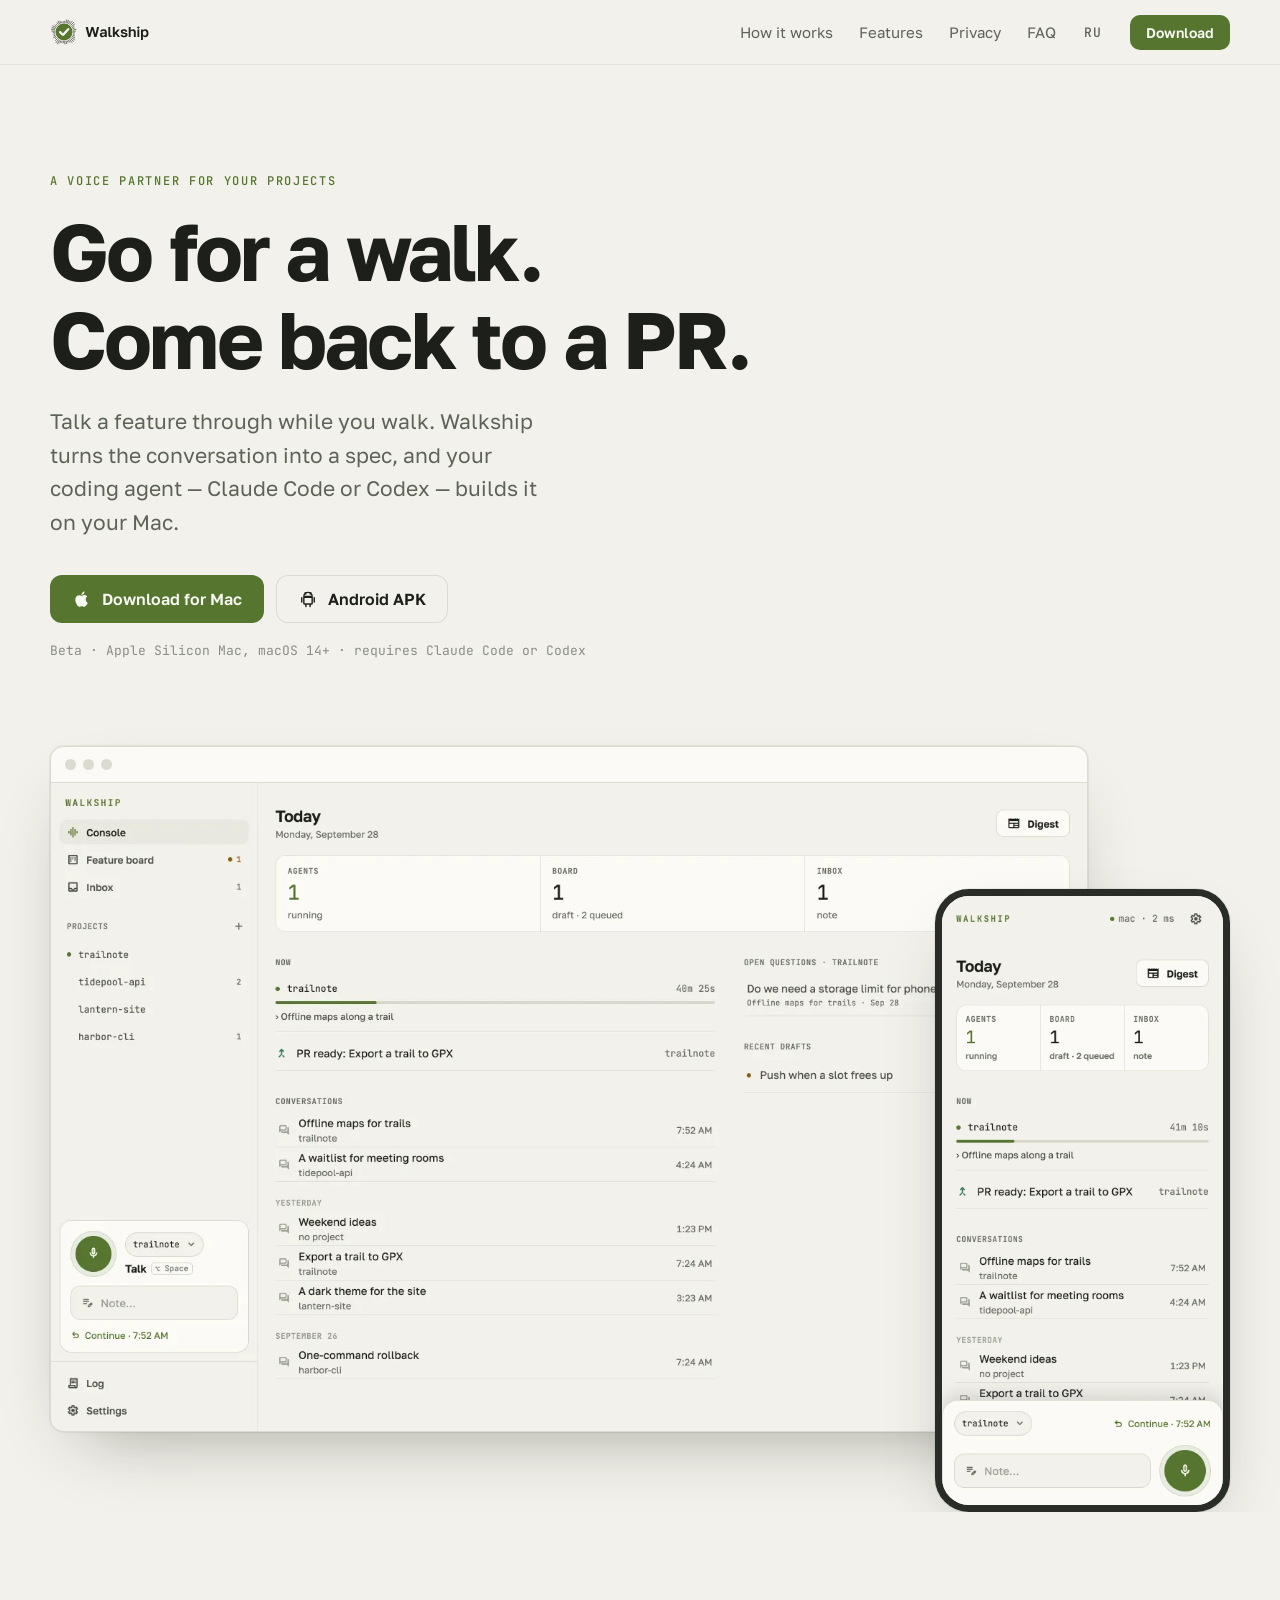
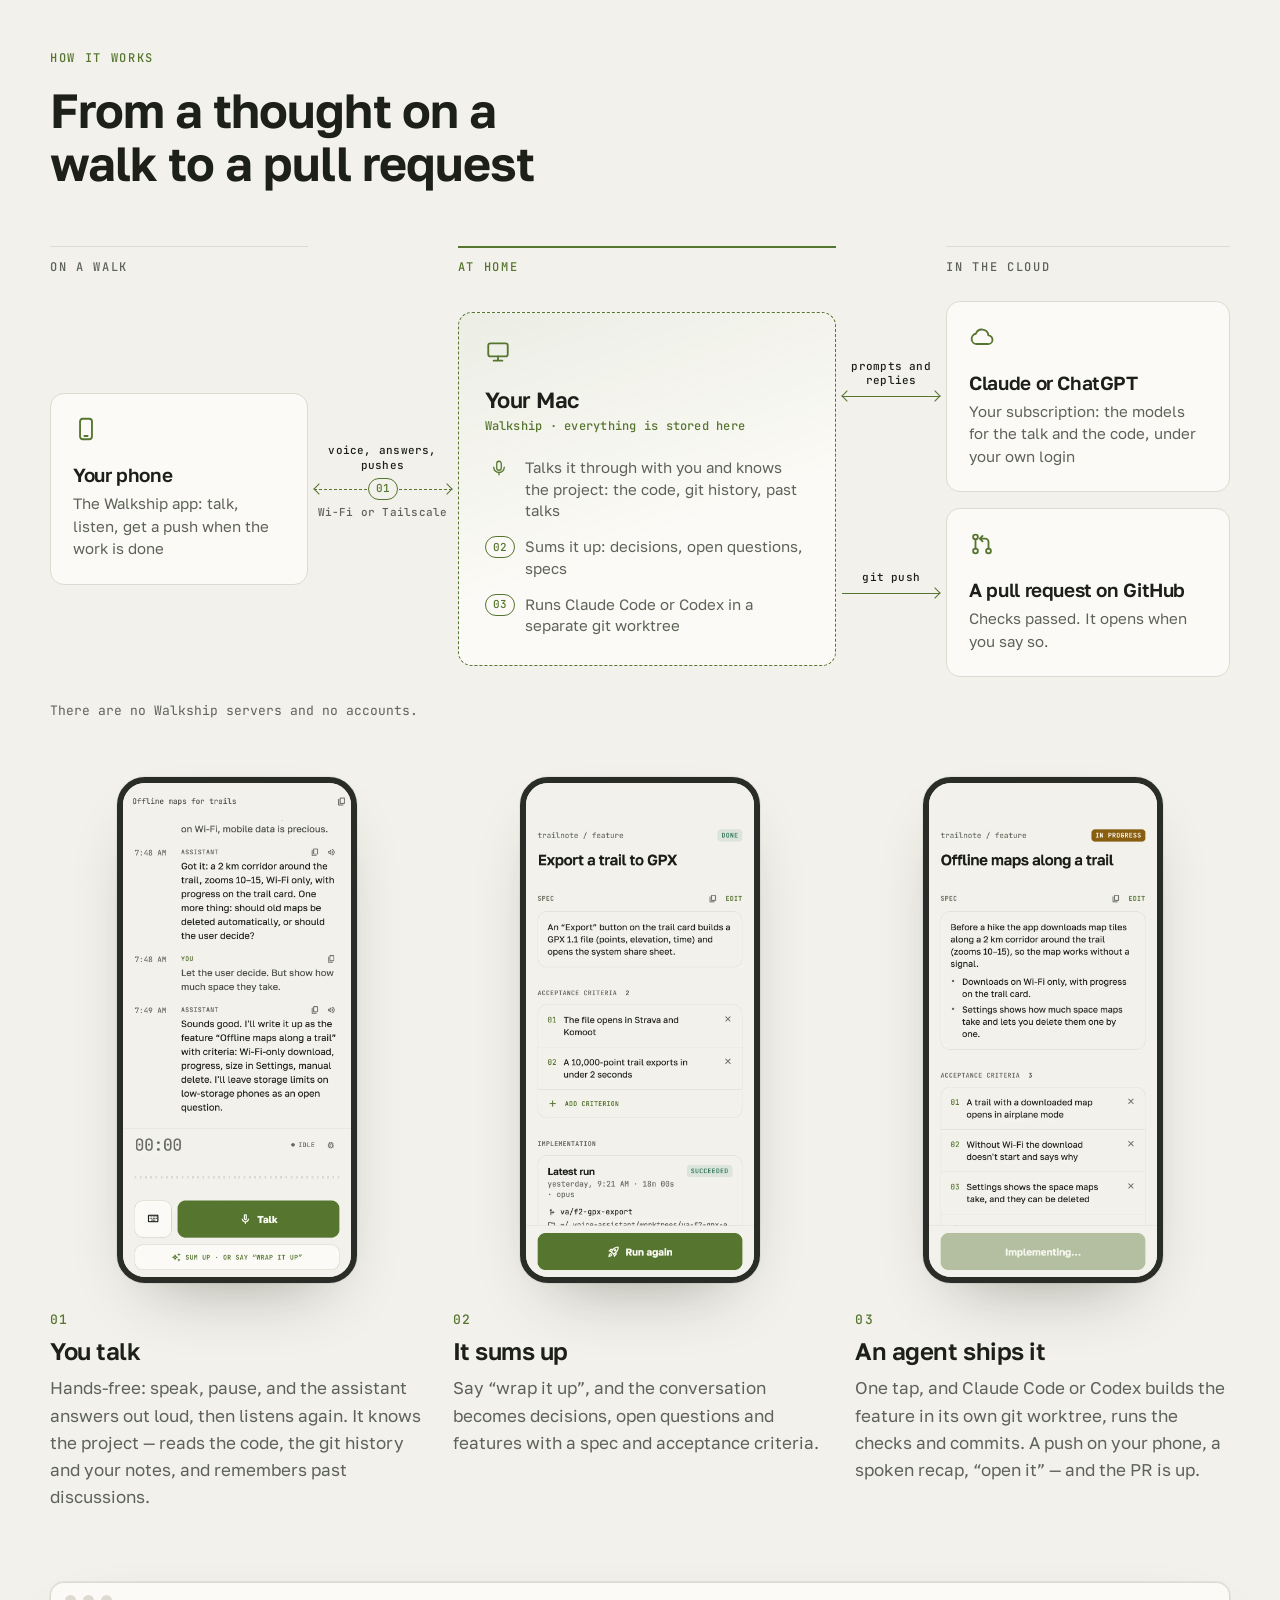
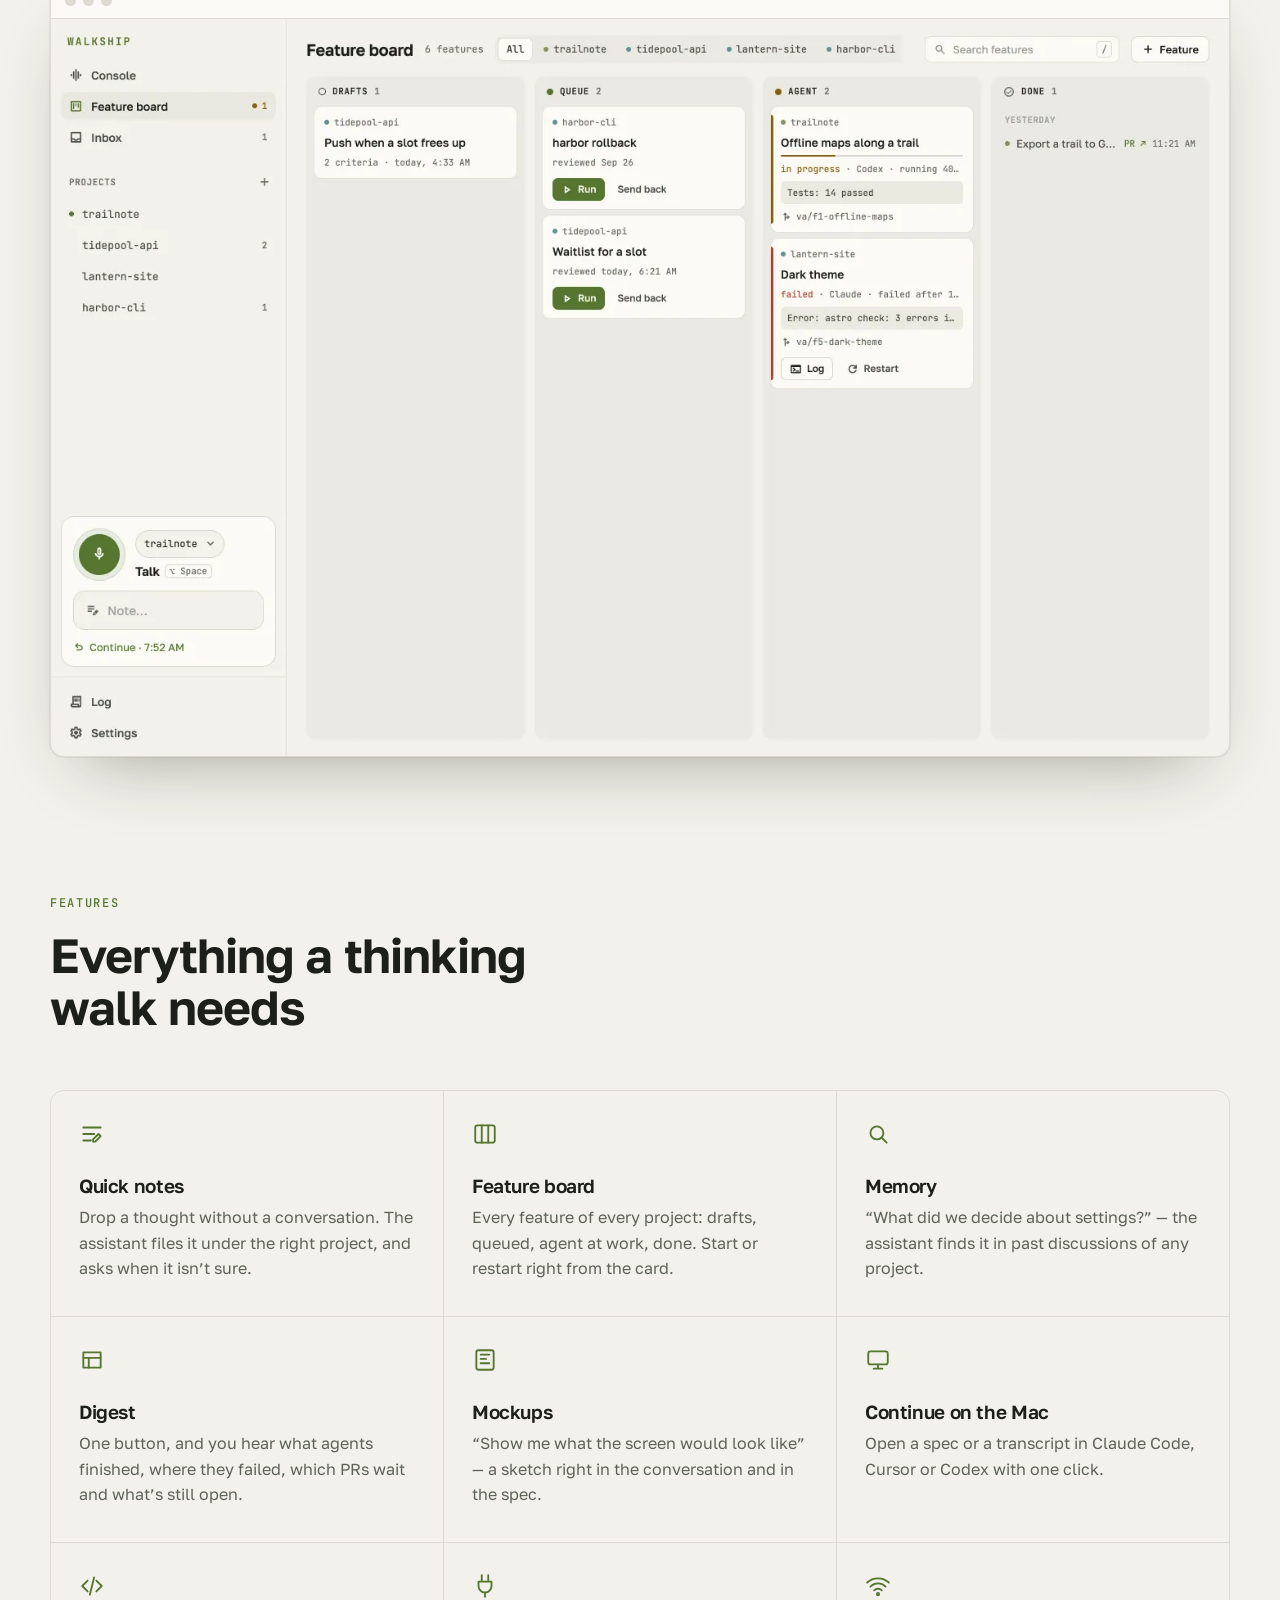
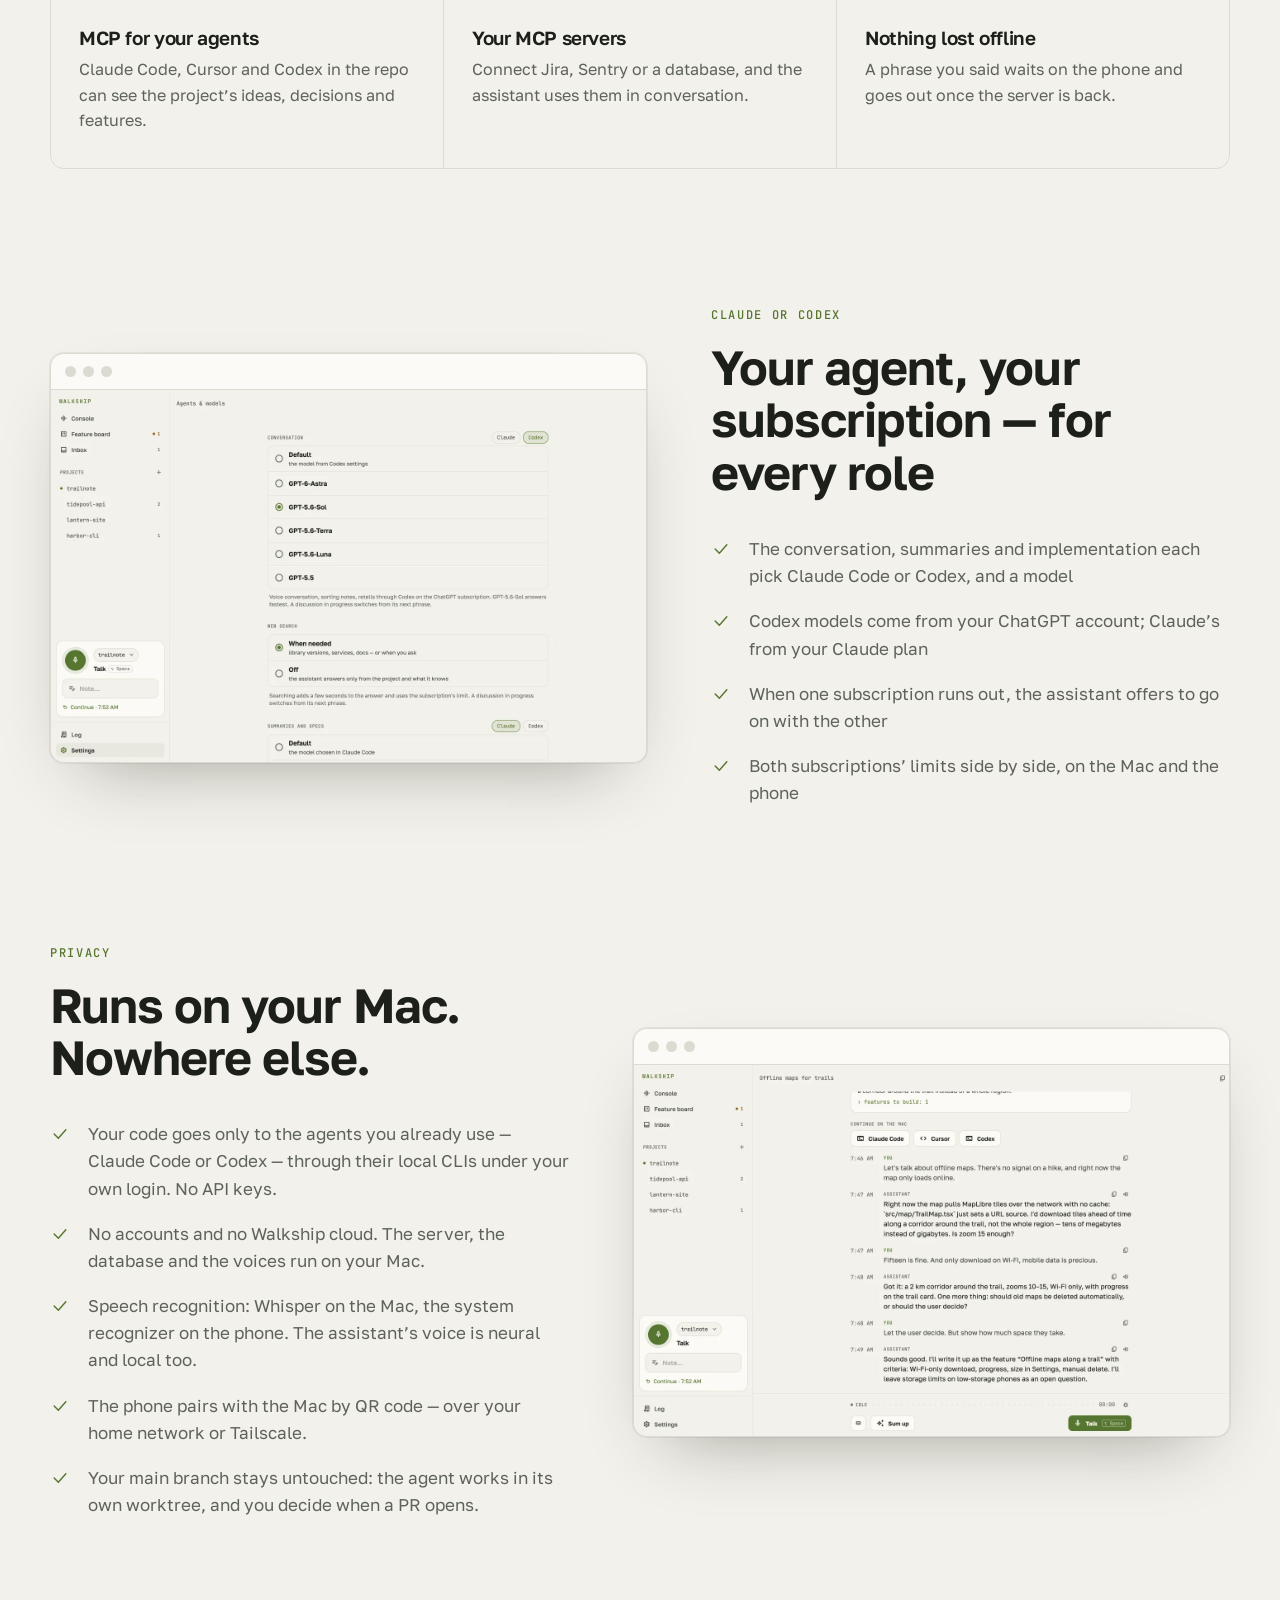
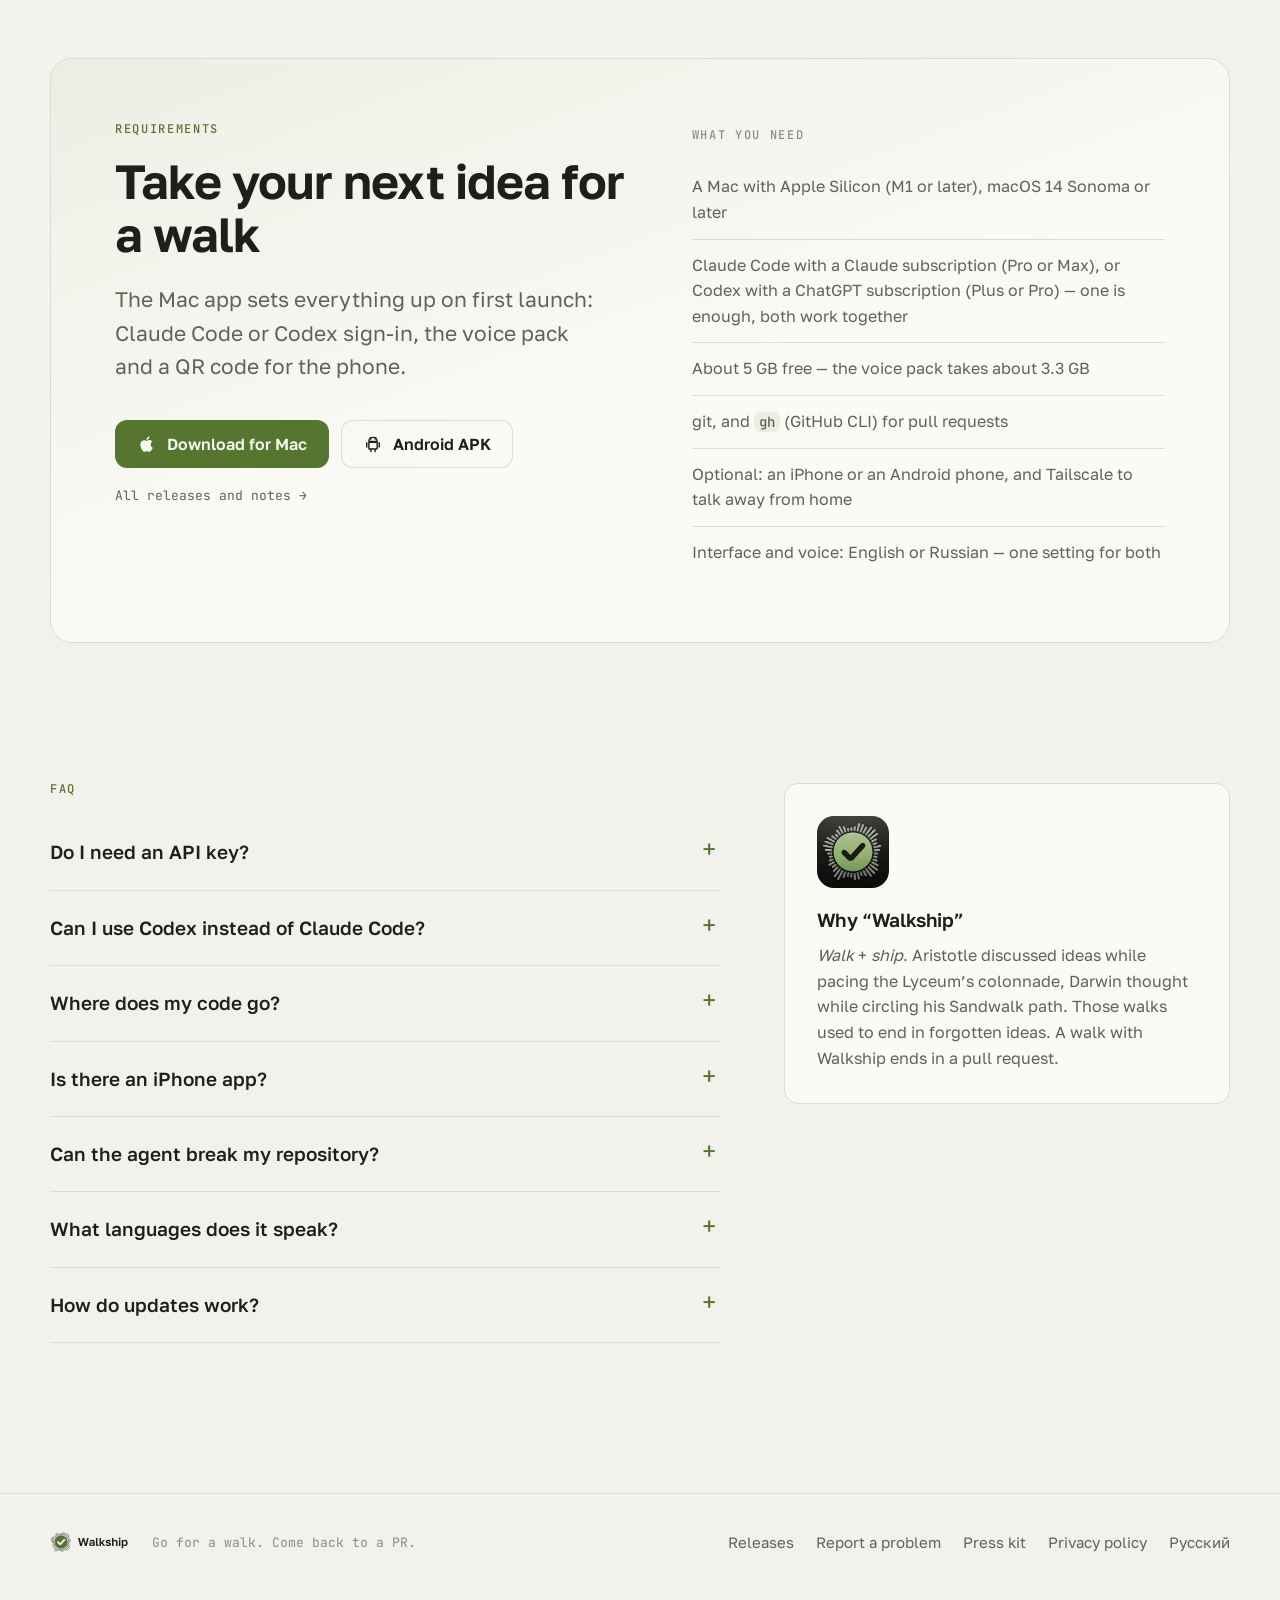
==== docs/index.html @ ea2fafe6 "Privacy policy page (en, ru) for the App Store listing; iPhone in the FAQ and requirements" ====
<!doctype html>
<html lang="en">
<head>
<meta charset="utf-8">
<meta name="viewport" content="width=device-width, initial-scale=1">
<title>Walkship — go for a walk, come back to a PR</title>
<meta name="description" content="A voice partner for your projects. Talk a feature through on a walk; Walkship writes the spec, and Claude Code or Codex builds it on your Mac.">
<link rel="canonical" href="https://ilyabazhenov.github.io/walkship/">
<link rel="alternate" hreflang="en" href="https://ilyabazhenov.github.io/walkship/">
<link rel="alternate" hreflang="ru" href="https://ilyabazhenov.github.io/walkship/ru/">
<meta property="og:type" content="website">
<meta property="og:title" content="Walkship — go for a walk, come back to a PR">
<meta property="og:description" content="A voice partner for your projects. Talk a feature through on a walk; Walkship writes the spec, and Claude Code or Codex builds it on your Mac.">
<meta property="og:url" content="https://ilyabazhenov.github.io/walkship/">
<meta property="og:image" content="https://ilyabazhenov.github.io/walkship/assets/og-en.png">
<meta name="twitter:card" content="summary_large_image">
<meta name="theme-color" content="#0B0C0A" media="(prefers-color-scheme: dark)">
<meta name="theme-color" content="#F2F1EB" media="(prefers-color-scheme: light)">
<link rel="icon" href="assets/walkship-mark-on-dark.svg" type="image/svg+xml">
<link rel="apple-touch-icon" href="assets/apple-touch-icon.png">
<link rel="preconnect" href="https://fonts.googleapis.com">
<link rel="preconnect" href="https://fonts.gstatic.com" crossorigin>
<link href="https://fonts.googleapis.com/css2?family=Golos+Text:wght@400;500;600;700&family=JetBrains+Mono:wght@400;500&display=swap" rel="stylesheet">
<link rel="stylesheet" href="assets/style.css">
</head>
<body>
<header class="top">
  <div class="wrap top-in">
    <a class="brand" href="./"><picture><source media="(prefers-color-scheme: light)" srcset="assets/walkship-horizontal-on-light.svg"><img src="assets/walkship-horizontal-on-dark.svg" alt="Walkship" height="28"></picture></a>
    <nav class="nav">
      <a href="#how">How it works</a><a href="#features">Features</a><a href="#privacy">Privacy</a><a href="#faq">FAQ</a>
    </nav>
    <a class="lang" href="ru/" hreflang="ru" title="Русский">RU</a>
    <a class="btn btn-sm" href="#download">Download</a>
  </div>
</header>

<main>
<section class="hero">
  <div class="wrap">
    <p class="label">A voice partner for your projects</p>
    <h1>Go for a walk.<br>Come back to a PR.</h1>
    <p class="sub">Talk a feature through while you walk. Walkship turns the conversation into a spec, and your coding agent — Claude Code or Codex — builds it on your Mac.</p>
    <div class="cta">
      <a class="btn" data-asset="dmg" href="https://github.com/ilyabazhenov/walkship/releases/latest"><svg class="i" viewBox="0 0 24 24" fill="none" stroke="currentColor" stroke-width="1.7" stroke-linecap="round" stroke-linejoin="round" aria-hidden="true"><path d="M16.4 12.6c0-2.3 1.9-3.4 2-3.5-1.1-1.6-2.8-1.8-3.4-1.8-1.4-.1-2.8.9-3.5.9-.7 0-1.8-.9-3-.8a4.5 4.5 0 0 0-3.8 2.3c-1.6 2.8-.4 7 1.2 9.3.8 1.1 1.7 2.4 2.9 2.3 1.2 0 1.6-.7 3-.7s1.8.7 3 .7c1.3 0 2-1.1 2.8-2.3.9-1.3 1.2-2.5 1.3-2.6-.1 0-2.5-1-2.5-3.8ZM14.1 5.8c.6-.8 1.1-1.8 1-2.8-.9 0-2 .6-2.7 1.4-.6.7-1.1 1.7-1 2.7 1 .1 2-.5 2.7-1.3Z" fill="currentColor" stroke="none"/></svg>Download for Mac</a>
      <a class="btn btn-ghost" data-asset="apk" href="https://github.com/ilyabazhenov/walkship/releases/latest"><svg class="i" viewBox="0 0 24 24" fill="none" stroke="currentColor" stroke-width="1.7" stroke-linecap="round" stroke-linejoin="round" aria-hidden="true"><path d="M7 10h10v7a1 1 0 0 1-1 1H8a1 1 0 0 1-1-1v-7ZM7 9a5 5 0 0 1 10 0H7ZM4.5 10.5v5M19.5 10.5v5M9.5 18v3M14.5 18v3M8.5 4.5l1 1.5M15.5 4.5l-1 1.5"/></svg>Android APK</a>
    </div>
    <p class="caption"><span data-version></span>Beta · Apple Silicon Mac, macOS 14+ · requires Claude Code or Codex</p>
    
  </div>
  <div class="wrap stage">
    <div class="window">
      <div class="window-bar"><i></i><i></i><i></i></div>
      <picture class="window-shot"><source media="(prefers-color-scheme: light)" srcset="assets/img/en/mac-home-light.webp"><img src="assets/img/en/mac-home-dark.webp" alt="Walkship on the Mac: the console with agents, conversations and open questions" fetchpriority="high" decoding="async"></picture>
    </div>
    <div class="phone"><picture class="phone-shot"><source media="(prefers-color-scheme: light)" srcset="assets/img/en/phone-home-light.webp"><img src="assets/img/en/phone-home-dark.webp" alt="Walkship on the phone" fetchpriority="high" decoding="async"></picture></div>
  </div>
</section>

<section id="how" class="section">
  <div class="wrap">
    <p class="label">How it works</p>
    <h2>From a thought on a walk to a pull request</h2>
    <div class="flow">
      <div class="flow-col flow-col-walk"><p class="flow-zone">On a walk</p><div class="flow-body"><div class="flow-node"><svg class="i" viewBox="0 0 24 24" fill="none" stroke="currentColor" stroke-width="1.7" stroke-linecap="round" stroke-linejoin="round" aria-hidden="true"><rect x="6.5" y="2.5" width="11" height="19" rx="2.5"/><path d="M10.5 18.5h3"/></svg><h3>Your phone</h3><p>The Walkship app: talk, listen, get a push when the work is done</p></div></div></div>
      <div class="flow-col flow-col-link"><p class="flow-zone" aria-hidden="true">&nbsp;</p><div class="flow-body"><div class="flow-link flow-link-phone"><b class="head-start"></b><b class="head-end"></b><em class="flow-step">01</em><span class="flow-what">voice, answers, pushes</span><span class="flow-how">Wi-Fi or Tailscale</span></div></div></div>
      <div class="flow-col flow-col-home"><p class="flow-zone">At home</p><div class="flow-body"><div class="flow-node flow-mac"><svg class="i" viewBox="0 0 24 24" fill="none" stroke="currentColor" stroke-width="1.7" stroke-linecap="round" stroke-linejoin="round" aria-hidden="true"><rect x="3" y="4" width="18" height="12" rx="2"/><path d="M8 20h8M12 16v4"/></svg><h3>Your Mac</h3><p class="flow-sub">Walkship · everything is stored here</p>
        <ul class="flow-rows"><li><svg class="i" viewBox="0 0 24 24" fill="none" stroke="currentColor" stroke-width="1.7" stroke-linecap="round" stroke-linejoin="round" aria-hidden="true"><path d="M12 3a3 3 0 0 0-3 3v6a3 3 0 0 0 6 0V6a3 3 0 0 0-3-3Z"/><path d="M5 11a7 7 0 0 0 14 0M12 18v3"/></svg><span>Talks it through with you and knows the project: the code, git history, past talks</span></li><li><em class="flow-step">02</em><span>Sums it up: decisions, open questions, specs</span></li><li><em class="flow-step">03</em><span>Runs Claude Code or Codex in a separate git worktree</span></li></ul>
      </div></div></div>
      <div class="flow-col flow-col-out"><p class="flow-zone">In the cloud</p><div class="flow-body"><div class="flow-out"><div class="flow-link flow-link-out"><b class="head-start"></b><b class="head-end"></b><span class="flow-what">prompts and replies</span></div><div class="flow-node"><svg class="i" viewBox="0 0 24 24" fill="none" stroke="currentColor" stroke-width="1.7" stroke-linecap="round" stroke-linejoin="round" aria-hidden="true"><path d="M7 18.5h10.5a4 4 0 0 0 .4-8A6 6 0 0 0 6.3 9 4.8 4.8 0 0 0 7 18.5Z"/></svg><h3>Claude or ChatGPT</h3><p>Your subscription: the models for the talk and the code, under your own login</p></div></div><div class="flow-out"><div class="flow-link flow-link-out"><b class="head-end"></b><span class="flow-what">git push</span></div><div class="flow-node"><svg class="i" viewBox="0 0 24 24" fill="none" stroke="currentColor" stroke-width="1.7" stroke-linecap="round" stroke-linejoin="round" aria-hidden="true"><circle cx="6" cy="5.5" r="2.2"/><circle cx="6" cy="18.5" r="2.2"/><circle cx="18" cy="18.5" r="2.2"/><path d="M6 7.7v8.6M18 16.3V10a3 3 0 0 0-3-3h-4.5M12.5 4.5 10 7l2.5 2.5"/></svg><h3>A pull request on GitHub</h3><p>Checks passed. It opens when you say so.</p></div></div></div></div>
    </div>
    <p class="flow-note">There are no Walkship servers and no accounts.</p>
    <ol class="steps">
      <li class="step">
        <div class="phone phone-sm"><picture class="phone-shot"><source media="(prefers-color-scheme: light)" srcset="assets/img/en/phone-session-light.webp"><img src="assets/img/en/phone-session-dark.webp" alt="You talk" loading="lazy" decoding="async"></picture></div>
        <div><span class="num">01</span><h3>You talk</h3><p>Hands-free: speak, pause, and the assistant answers out loud, then listens again. It knows the project — reads the code, the git history and your notes, and remembers past discussions.</p></div>
      </li>
      <li class="step">
        <div class="phone phone-sm"><picture class="phone-shot"><source media="(prefers-color-scheme: light)" srcset="assets/img/en/phone-feature-done-light.webp"><img src="assets/img/en/phone-feature-done-dark.webp" alt="It sums up" loading="lazy" decoding="async"></picture></div>
        <div><span class="num">02</span><h3>It sums up</h3><p>Say “wrap it up”, and the conversation becomes decisions, open questions and features with a spec and acceptance criteria.</p></div>
      </li>
      <li class="step">
        <div class="phone phone-sm"><picture class="phone-shot"><source media="(prefers-color-scheme: light)" srcset="assets/img/en/phone-feature-running-light.webp"><img src="assets/img/en/phone-feature-running-dark.webp" alt="An agent ships it" loading="lazy" decoding="async"></picture></div>
        <div><span class="num">03</span><h3>An agent ships it</h3><p>One tap, and Claude Code or Codex builds the feature in its own git worktree, runs the checks and commits. A push on your phone, a spoken recap, “open it” — and the PR is up.</p></div>
      </li>
    </ol>
  </div>
</section>

<section class="section section-tight">
  <div class="wrap">
    <div class="window">
      <div class="window-bar"><i></i><i></i><i></i></div>
      <picture class="window-shot"><source media="(prefers-color-scheme: light)" srcset="assets/img/en/mac-board-light.webp"><img src="assets/img/en/mac-board-dark.webp" alt="Feature board" loading="lazy" decoding="async"></picture>
    </div>
  </div>
</section>

<section id="features" class="section">
  <div class="wrap">
    <p class="label">Features</p>
    <h2>Everything a thinking walk needs</h2>
    <div class="grid">
      <article class="card"><svg class="i" viewBox="0 0 24 24" fill="none" stroke="currentColor" stroke-width="1.7" stroke-linecap="round" stroke-linejoin="round" aria-hidden="true"><path d="M4 6h16M4 12h10M4 18h7"/><path d="m15 19 5-5-2-2-5 5v2h2Z"/></svg><h3>Quick notes</h3><p>Drop a thought without a conversation. The assistant files it under the right project, and asks when it isn’t sure.</p></article>
      <article class="card"><svg class="i" viewBox="0 0 24 24" fill="none" stroke="currentColor" stroke-width="1.7" stroke-linecap="round" stroke-linejoin="round" aria-hidden="true"><rect x="3" y="4" width="18" height="16" rx="2"/><path d="M9 4v16M15 4v16"/></svg><h3>Feature board</h3><p>Every feature of every project: drafts, queued, agent at work, done. Start or restart right from the card.</p></article>
      <article class="card"><svg class="i" viewBox="0 0 24 24" fill="none" stroke="currentColor" stroke-width="1.7" stroke-linecap="round" stroke-linejoin="round" aria-hidden="true"><circle cx="11" cy="11" r="6"/><path d="m20 20-4.3-4.3"/></svg><h3>Memory</h3><p>“What did we decide about settings?” — the assistant finds it in past discussions of any project.</p></article>
      <article class="card"><svg class="i" viewBox="0 0 24 24" fill="none" stroke="currentColor" stroke-width="1.7" stroke-linecap="round" stroke-linejoin="round" aria-hidden="true"><path d="M4 5h16v14H4z"/><path d="M4 10h16M9 10v9"/></svg><h3>Digest</h3><p>One button, and you hear what agents finished, where they failed, which PRs wait and what’s still open.</p></article>
      <article class="card"><svg class="i" viewBox="0 0 24 24" fill="none" stroke="currentColor" stroke-width="1.7" stroke-linecap="round" stroke-linejoin="round" aria-hidden="true"><rect x="4" y="3" width="16" height="18" rx="2"/><path d="M8 7h8M8 11h5M8 15h8"/></svg><h3>Mockups</h3><p>“Show me what the screen would look like” — a sketch right in the conversation and in the spec.</p></article>
      <article class="card"><svg class="i" viewBox="0 0 24 24" fill="none" stroke="currentColor" stroke-width="1.7" stroke-linecap="round" stroke-linejoin="round" aria-hidden="true"><rect x="3" y="4" width="18" height="12" rx="2"/><path d="M8 20h8M12 16v4"/></svg><h3>Continue on the Mac</h3><p>Open a spec or a transcript in Claude Code, Cursor or Codex with one click.</p></article>
      <article class="card"><svg class="i" viewBox="0 0 24 24" fill="none" stroke="currentColor" stroke-width="1.7" stroke-linecap="round" stroke-linejoin="round" aria-hidden="true"><path d="M8 7 3 12l5 5M16 7l5 5-5 5M14 4l-4 16"/></svg><h3>MCP for your agents</h3><p>Claude Code, Cursor and Codex in the repo can see the project’s ideas, decisions and features.</p></article>
      <article class="card"><svg class="i" viewBox="0 0 24 24" fill="none" stroke="currentColor" stroke-width="1.7" stroke-linecap="round" stroke-linejoin="round" aria-hidden="true"><path d="M9 2v6M15 2v6M6 8h12v4a6 6 0 0 1-12 0V8ZM12 18v4"/></svg><h3>Your MCP servers</h3><p>Connect Jira, Sentry or a database, and the assistant uses them in conversation.</p></article>
      <article class="card"><svg class="i" viewBox="0 0 24 24" fill="none" stroke="currentColor" stroke-width="1.7" stroke-linecap="round" stroke-linejoin="round" aria-hidden="true"><path d="M2 8.8a15 15 0 0 1 20 0M5 12.5a10 10 0 0 1 14 0M8.5 16a5 5 0 0 1 7 0"/><circle cx="12" cy="19.5" r="1"/></svg><h3>Nothing lost offline</h3><p>A phrase you said waits on the phone and goes out once the server is back.</p></article>
    </div>
  </div>
</section>

<section id="agents" class="section">
  <div class="wrap split split-flip">
    <div>
      <p class="label">Claude or Codex</p>
      <h2>Your agent, your subscription — for every role</h2>
      <ul class="ticks">
        <li><svg class="i" viewBox="0 0 24 24" fill="none" stroke="currentColor" stroke-width="1.7" stroke-linecap="round" stroke-linejoin="round" aria-hidden="true"><path d="m5 12 5 5 9-10"/></svg><span>The conversation, summaries and implementation each pick Claude Code or Codex, and a model</span></li>
        <li><svg class="i" viewBox="0 0 24 24" fill="none" stroke="currentColor" stroke-width="1.7" stroke-linecap="round" stroke-linejoin="round" aria-hidden="true"><path d="m5 12 5 5 9-10"/></svg><span>Codex models come from your ChatGPT account; Claude’s from your Claude plan</span></li>
        <li><svg class="i" viewBox="0 0 24 24" fill="none" stroke="currentColor" stroke-width="1.7" stroke-linecap="round" stroke-linejoin="round" aria-hidden="true"><path d="m5 12 5 5 9-10"/></svg><span>When one subscription runs out, the assistant offers to go on with the other</span></li>
        <li><svg class="i" viewBox="0 0 24 24" fill="none" stroke="currentColor" stroke-width="1.7" stroke-linecap="round" stroke-linejoin="round" aria-hidden="true"><path d="m5 12 5 5 9-10"/></svg><span>Both subscriptions’ limits side by side, on the Mac and the phone</span></li>
      </ul>
    </div>
    <div class="window window-side">
      <div class="window-bar"><i></i><i></i><i></i></div>
      <picture class="window-shot"><source media="(prefers-color-scheme: light)" srcset="assets/img/en/mac-models-light.webp"><img src="assets/img/en/mac-models-dark.webp" alt="Your agent, your subscription — for every role" loading="lazy" decoding="async"></picture>
    </div>
  </div>
</section>

<section id="privacy" class="section">
  <div class="wrap split">
    <div>
      <p class="label">Privacy</p>
      <h2>Runs on your Mac. Nowhere else.</h2>
      <ul class="ticks">
        <li><svg class="i" viewBox="0 0 24 24" fill="none" stroke="currentColor" stroke-width="1.7" stroke-linecap="round" stroke-linejoin="round" aria-hidden="true"><path d="m5 12 5 5 9-10"/></svg><span>Your code goes only to the agents you already use — Claude Code or Codex — through their local CLIs under your own login. No API keys.</span></li>
        <li><svg class="i" viewBox="0 0 24 24" fill="none" stroke="currentColor" stroke-width="1.7" stroke-linecap="round" stroke-linejoin="round" aria-hidden="true"><path d="m5 12 5 5 9-10"/></svg><span>No accounts and no Walkship cloud. The server, the database and the voices run on your Mac.</span></li>
        <li><svg class="i" viewBox="0 0 24 24" fill="none" stroke="currentColor" stroke-width="1.7" stroke-linecap="round" stroke-linejoin="round" aria-hidden="true"><path d="m5 12 5 5 9-10"/></svg><span>Speech recognition: Whisper on the Mac, the system recognizer on the phone. The assistant’s voice is neural and local too.</span></li>
        <li><svg class="i" viewBox="0 0 24 24" fill="none" stroke="currentColor" stroke-width="1.7" stroke-linecap="round" stroke-linejoin="round" aria-hidden="true"><path d="m5 12 5 5 9-10"/></svg><span>The phone pairs with the Mac by QR code — over your home network or Tailscale.</span></li>
        <li><svg class="i" viewBox="0 0 24 24" fill="none" stroke="currentColor" stroke-width="1.7" stroke-linecap="round" stroke-linejoin="round" aria-hidden="true"><path d="m5 12 5 5 9-10"/></svg><span>Your main branch stays untouched: the agent works in its own worktree, and you decide when a PR opens.</span></li>
      </ul>
    </div>
    <div class="window window-side">
      <div class="window-bar"><i></i><i></i><i></i></div>
      <picture class="window-shot"><source media="(prefers-color-scheme: light)" srcset="assets/img/en/mac-session-light.webp"><img src="assets/img/en/mac-session-dark.webp" alt="You talk" loading="lazy" decoding="async"></picture>
    </div>
  </div>
</section>

<section id="download" class="section download">
  <div class="wrap">
    <div class="panel">
      <div>
        <p class="label">Requirements</p>
        <h2>Take your next idea for a walk</h2>
        <p class="sub">The Mac app sets everything up on first launch: Claude Code or Codex sign-in, the voice pack and a QR code for the phone.</p>
        <div class="cta">
          <a class="btn" data-asset="dmg" href="https://github.com/ilyabazhenov/walkship/releases/latest"><svg class="i" viewBox="0 0 24 24" fill="none" stroke="currentColor" stroke-width="1.7" stroke-linecap="round" stroke-linejoin="round" aria-hidden="true"><path d="M16.4 12.6c0-2.3 1.9-3.4 2-3.5-1.1-1.6-2.8-1.8-3.4-1.8-1.4-.1-2.8.9-3.5.9-.7 0-1.8-.9-3-.8a4.5 4.5 0 0 0-3.8 2.3c-1.6 2.8-.4 7 1.2 9.3.8 1.1 1.7 2.4 2.9 2.3 1.2 0 1.6-.7 3-.7s1.8.7 3 .7c1.3 0 2-1.1 2.8-2.3.9-1.3 1.2-2.5 1.3-2.6-.1 0-2.5-1-2.5-3.8ZM14.1 5.8c.6-.8 1.1-1.8 1-2.8-.9 0-2 .6-2.7 1.4-.6.7-1.1 1.7-1 2.7 1 .1 2-.5 2.7-1.3Z" fill="currentColor" stroke="none"/></svg>Download for Mac</a>
          <a class="btn btn-ghost" data-asset="apk" href="https://github.com/ilyabazhenov/walkship/releases/latest"><svg class="i" viewBox="0 0 24 24" fill="none" stroke="currentColor" stroke-width="1.7" stroke-linecap="round" stroke-linejoin="round" aria-hidden="true"><path d="M7 10h10v7a1 1 0 0 1-1 1H8a1 1 0 0 1-1-1v-7ZM7 9a5 5 0 0 1 10 0H7ZM4.5 10.5v5M19.5 10.5v5M9.5 18v3M14.5 18v3M8.5 4.5l1 1.5M15.5 4.5l-1 1.5"/></svg>Android APK</a>
        </div>
        <p class="caption"><a href="https://github.com/ilyabazhenov/walkship/releases">All releases and notes →</a></p>
      </div>
      <div>
        <h3 class="req-title">What you need</h3>
        <ul class="reqs">
          <li>A Mac with Apple Silicon (M1 or later), macOS 14 Sonoma or later</li>
          <li>Claude Code with a Claude subscription (Pro or Max), or Codex with a ChatGPT subscription (Plus or Pro) — one is enough, both work together</li>
          <li>About 5 GB free — the voice pack takes about 3.3 GB</li>
          <li>git, and <code>gh</code> (GitHub CLI) for pull requests</li>
          <li>Optional: an iPhone or an Android phone, and Tailscale to talk away from home</li>
          <li>Interface and voice: English or Russian — one setting for both</li>
        </ul>
      </div>
    </div>
  </div>
</section>

<section id="faq" class="section">
  <div class="wrap faq-wrap">
    <div>
      <p class="label">FAQ</p>
      <div class="faq">
        <details><summary>Do I need an API key?</summary><p>No. Everything runs through Claude Code or Codex on your own Claude or ChatGPT subscription.</p></details>
        <details><summary>Can I use Codex instead of Claude Code?</summary><p>Yes, for everything: in Settings → Agents & models the conversation, summaries and implementation each pick Claude or Codex and a model. When one subscription runs out, the assistant offers to go on with the other.</p></details>
        <details><summary>Where does my code go?</summary><p>Only to the agents you use — Claude Code or Codex — exactly as if you ran them yourself. Walkship has no cloud server.</p></details>
        <details><summary>Is there an iPhone app?</summary><p>Yes, it’s on its way to the App Store. Android is available now as an APK, and on the Mac you can talk right in the app.</p></details>
        <details><summary>Can the agent break my repository?</summary><p>It works in a separate git worktree on its own branch. Your main branch stays as it was, and a PR opens only when you say so.</p></details>
        <details><summary>What languages does it speak?</summary><p>English and Russian. One setting switches the screens, the assistant and the voice, on the Mac and the phone alike.</p></details>
        <details><summary>How do updates work?</summary><p>The app checks for new versions and offers them from the menu bar. Your data stays in place.</p></details>
      </div>
    </div>
    <aside class="story">
      <img src="assets/icon-256.png" alt="" width="96" height="96">
      <h3>Why “Walkship”</h3>
      <p><em>Walk</em> + <em>ship</em>. Aristotle discussed ideas while pacing the Lyceum’s colonnade, Darwin thought while circling his Sandwalk path. Those walks used to end in forgotten ideas. A walk with Walkship ends in a pull request.</p>
    </aside>
  </div>
</section>
</main>

<footer class="foot">
  <div class="wrap foot-in">
    <picture><source media="(prefers-color-scheme: light)" srcset="assets/walkship-horizontal-on-light.svg"><img src="assets/walkship-horizontal-on-dark.svg" alt="Walkship" height="28"></picture>
    <span class="foot-tag">Go for a walk. Come back to a PR.</span>
    <nav>
      <a href="https://github.com/ilyabazhenov/walkship/releases">Releases</a>
      <a href="https://github.com/ilyabazhenov/walkship/issues">Report a problem</a>
      <a href="https://github.com/ilyabazhenov/walkship/tree/main/press">Press kit</a>
      <a href="privacy/">Privacy policy</a>
      <a href="ru/" hreflang="ru">Русский</a>
    </nav>
  </div>
</footer>
<script src="assets/site.js" defer></script>
</body>
</html>
---- docs/assets/style.css ----
/* Walkship landing. Signal (dark) and Paper (light) from the app, following the system theme. */
:root {
  --bg: #0b0c0a;
  --bg-2: #121410;
  --card: #151713;
  --line: #262a22;
  --text: #e9ebe4;
  --muted: #9ba095;
  --faint: #6c7166;
  --accent: #b6d98c;
  --accent-ink: #10130c;
  --accent-soft: rgba(182, 217, 140, 0.1);
  --shadow: 0 30px 80px -30px rgba(0, 0, 0, 0.8), 0 0 0 1px rgba(255, 255, 255, 0.04);
  --radius: 14px;
  --sans: "Golos Text", ui-sans-serif, system-ui, -apple-system, sans-serif;
  --mono: "JetBrains Mono", ui-monospace, SFMono-Regular, Menlo, monospace;
  color-scheme: dark;
}
@media (prefers-color-scheme: light) {
  :root {
    --bg: #f2f1eb;
    --bg-2: #eae9e2;
    --card: #fbfaf6;
    --line: #dddbd1;
    --text: #1d1f1a;
    --muted: #5e6358;
    --faint: #8a8e84;
    --accent: #56752f;
    --accent-ink: #f7f8f2;
    --accent-soft: rgba(86, 117, 47, 0.09);
    --shadow: 0 30px 70px -35px rgba(40, 45, 30, 0.45), 0 0 0 1px rgba(0, 0, 0, 0.06);
    color-scheme: light;
  }
}

* { box-sizing: border-box; }
html { scroll-behavior: smooth; -webkit-text-size-adjust: 100%; }
body {
  margin: 0;
  background: var(--bg);
  color: var(--text);
  font: 400 17px/1.6 var(--sans);
  -webkit-font-smoothing: antialiased;
}
a { color: inherit; }
img { display: block; max-width: 100%; height: auto; }
code { font: 500 0.88em var(--mono); background: var(--accent-soft); padding: 0.1em 0.35em; border-radius: 5px; }
h1, h2, h3 { margin: 0; letter-spacing: -0.02em; line-height: 1.1; }
h1 { font-size: clamp(40px, 7vw, 80px); font-weight: 700; letter-spacing: -0.035em; }
h2 { font-size: clamp(30px, 4.2vw, 48px); font-weight: 650; max-width: 18ch; }
h3 { font-size: 19px; font-weight: 600; }
p { margin: 0; }

.wrap { width: min(1180px, 100% - 32px); margin-inline: auto; }
.label {
  font: 500 12px/1 var(--mono);
  letter-spacing: 0.14em;
  text-transform: uppercase;
  color: var(--accent);
  margin-bottom: 20px;
}
.sub { color: var(--muted); font-size: clamp(18px, 2vw, 21px); max-width: 38ch; margin-top: 22px; }
.caption { font: 400 13px/1.6 var(--mono); color: var(--faint); margin-top: 18px; }
.caption a { color: var(--muted); text-decoration: none; }
.caption a:hover { color: var(--accent); }
.caption [data-version]:not(:empty) { color: var(--accent); }
.caption [data-version]:not(:empty)::after { content: " · "; color: var(--faint); }
.note { margin-top: 4px; }

/* ---------- header ---------- */
.top {
  position: sticky; top: 0; z-index: 10;
  background: color-mix(in srgb, var(--bg) 82%, transparent);
  backdrop-filter: blur(14px); -webkit-backdrop-filter: blur(14px);
  border-bottom: 1px solid color-mix(in srgb, var(--line) 60%, transparent);
}
.top-in { display: flex; align-items: center; gap: 28px; height: 64px; }
.brand img { height: 28px; width: auto; }
.nav { display: flex; gap: 26px; margin-left: auto; font-size: 15px; }
.nav a, .lang { text-decoration: none; color: var(--muted); }
.nav a:hover, .lang:hover { color: var(--text); }
.lang { font: 500 13px var(--mono); letter-spacing: 0.08em; }

/* ---------- buttons ---------- */
.cta { display: flex; flex-wrap: wrap; gap: 12px; margin-top: 36px; }
.btn {
  display: inline-flex; align-items: center; gap: 10px;
  padding: 14px 22px; border-radius: 12px;
  background: var(--accent); color: var(--accent-ink);
  font: 600 16px var(--sans); text-decoration: none;
  transition: transform 0.15s, filter 0.15s;
}
.btn:hover { filter: brightness(1.06); transform: translateY(-1px); }
.btn .i { width: 20px; height: 20px; }
.btn-ghost { background: transparent; color: var(--text); box-shadow: inset 0 0 0 1px var(--line); }
.btn-ghost:hover { box-shadow: inset 0 0 0 1px var(--muted); filter: none; }
.btn-sm { padding: 9px 16px; font-size: 14px; border-radius: 10px; }

/* ---------- hero ---------- */
.hero { padding: clamp(56px, 9vw, 110px) 0 0; overflow: hidden; }
.stage { position: relative; margin-top: clamp(48px, 7vw, 84px); padding-bottom: 80px; }
.window {
  border-radius: var(--radius); overflow: hidden;
  background: var(--bg-2); box-shadow: var(--shadow);
  border: 1px solid var(--line);
}
.window-bar { display: flex; gap: 7px; padding: 12px 14px; border-bottom: 1px solid var(--line); background: var(--card); }
.window-bar i { width: 11px; height: 11px; border-radius: 50%; background: var(--line); }
.stage .window { width: 88%; }
.phone {
  border-radius: 34px; overflow: hidden; background: var(--bg);
  border: 7px solid #1c1e1a; box-shadow: var(--shadow);
}
@media (prefers-color-scheme: light) { .phone { border-color: #2a2c27; } }
.stage .phone { position: absolute; right: 0; bottom: 0; width: 25%; }

/* ---------- sections ---------- */
.section { padding: clamp(80px, 11vw, 140px) 0 0; }
.section-tight { padding-top: 72px; }

.steps { list-style: none; padding: 0; margin: 56px 0 0; display: grid; grid-template-columns: repeat(3, 1fr); gap: 28px; }
.step { display: flex; flex-direction: column; gap: 28px; }
.phone-sm { width: min(240px, 78%); margin-inline: auto; border-radius: 28px; border-width: 6px; }
.num { font: 500 13px var(--mono); color: var(--accent); letter-spacing: 0.1em; display: block; margin-bottom: 10px; }
.step h3 { font-size: 24px; margin-bottom: 10px; }
.step p { color: var(--muted); }

/* The map above the steps: three zones (on a walk · at home · in the cloud), each a column with a
   header. Lines are borders, arrowheads are rotated corners (.head-start, .head-end), 01–03 are the
   steps below. On narrow screens the same parts stand in a column. */
.flow {
  display: grid; grid-template-columns: minmax(0, 0.85fr) 150px minmax(0, 1.25fr) minmax(0, 1.3fr);
  margin-top: 56px;
}
.flow-col { display: flex; flex-direction: column; }
.flow-body { flex: 1; display: flex; flex-direction: column; justify-content: center; }
.flow-zone {
  font: 500 12px/1 var(--mono); letter-spacing: 0.14em; text-transform: uppercase; color: var(--muted);
  border-top: 1px solid var(--line); padding-top: 14px; margin-bottom: 28px;
}
.flow-col-link .flow-zone { border-top-color: transparent; }
.flow-col-home .flow-zone { color: var(--accent); border-top: 2px solid var(--accent); padding-top: 13px; }
.flow-col-out .flow-zone { margin-left: 110px; }

.flow-node {
  background: var(--card); border: 1px solid var(--line); border-radius: var(--radius);
  padding: 22px 22px 24px;
}
.flow-node > .i { width: 26px; height: 26px; color: var(--accent); margin-bottom: 16px; }
.flow-node h3 { margin-bottom: 6px; }
.flow-node > p:last-child { color: var(--muted); font-size: 15px; line-height: 1.5; }
.flow-mac {
  background: linear-gradient(160deg, var(--accent-soft), transparent 60%), var(--card);
  border: 1.5px dashed var(--accent); padding: 26px 26px 28px;
}
.flow-mac h3 { font-size: 22px; }
.flow-sub { font: 500 12px/1.4 var(--mono); color: var(--accent); letter-spacing: 0.02em; }
.flow-rows { list-style: none; padding: 0; margin: 22px 0 0; display: grid; gap: 14px; }
.flow-rows li { display: grid; grid-template-columns: 30px 1fr; gap: 10px; align-items: start; color: var(--muted); font-size: 15px; line-height: 1.45; }
.flow-rows .i { width: 18px; height: 18px; color: var(--accent); margin: 2px 0 0 5px; }
.flow-step {
  display: inline-grid; place-items: center; width: 30px; height: 22px; border-radius: 11px;
  font: 500 11px/1 var(--mono); font-style: normal; color: var(--accent);
  border: 1px solid var(--accent); background: var(--card);
}
.flow-col-out .flow-body { gap: 16px; }
.flow-out { display: grid; grid-template-columns: 110px minmax(0, 1fr); align-items: center; }

.flow-link { position: relative; height: 44px; }
.flow-link::before { content: ""; position: absolute; left: 6px; right: 6px; top: 50%; border-top: 1.5px dashed var(--accent); }
.flow-link-out::before { border-top-style: solid; }
.flow-link b {
  position: absolute; top: 50%; width: 8px; height: 8px;
  border: solid var(--accent); border-width: 1.5px 1.5px 0 0;
}
.flow-link .head-end { right: 7px; transform: translateY(-50%) rotate(45deg); }
.flow-link .head-start { left: 7px; transform: translateY(-50%) rotate(-135deg); }
.flow-link .flow-step { position: absolute; left: 50%; top: 50%; transform: translate(-50%, -50%); background: var(--bg); }
.flow-what, .flow-how {
  position: absolute; left: 4px; right: 4px; text-align: center;
  font: 500 11px/1.35 var(--mono); letter-spacing: 0.02em;
}
.flow-what { bottom: calc(50% + 16px); color: var(--text); }
.flow-how { top: calc(50% + 16px); color: var(--muted); }
.flow-link-out .flow-what { bottom: calc(50% + 8px); }
.flow-note { margin-top: 24px; color: var(--muted); font: 400 13px/1.5 var(--mono); }

.grid { display: grid; grid-template-columns: repeat(3, 1fr); gap: 1px; margin-top: 56px; background: var(--line); border: 1px solid var(--line); border-radius: var(--radius); overflow: hidden; }
.card { background: var(--bg); padding: 30px 28px 34px; }
.card .i { width: 26px; height: 26px; color: var(--accent); margin-bottom: 22px; }
.card h3 { margin-bottom: 8px; }
.card p { color: var(--muted); font-size: 16px; }

.split { display: grid; grid-template-columns: 1fr 1.15fr; gap: 64px; align-items: center; }
/* The window on the left, the text on the right; one column on phones keeps the text first. */
.split-flip { grid-template-columns: 1.15fr 1fr; }
.split-flip > :first-child { order: 2; }
.ticks { list-style: none; padding: 0; margin: 36px 0 0; display: grid; gap: 18px; }
.ticks li { display: grid; grid-template-columns: 24px 1fr; gap: 14px; color: var(--muted); }
.ticks .i { width: 20px; height: 20px; color: var(--accent); margin-top: 4px; }

.panel {
  display: grid; grid-template-columns: 1.1fr 1fr; gap: 56px;
  padding: clamp(32px, 5vw, 64px); border-radius: 22px;
  background: linear-gradient(160deg, var(--accent-soft), transparent 55%), var(--card);
  border: 1px solid var(--line);
}
.req-title { font: 500 12px/1 var(--mono); letter-spacing: 0.14em; text-transform: uppercase; color: var(--faint); margin: 6px 0 20px; }
.reqs { list-style: none; padding: 0; margin: 0; display: grid; gap: 0; }
.reqs li { padding: 13px 0; border-bottom: 1px solid var(--line); color: var(--muted); font-size: 16px; }
.reqs li:last-child { border-bottom: 0; }

.faq-wrap { display: grid; grid-template-columns: 1.5fr 1fr; gap: 64px; align-items: start; }
.faq details { border-bottom: 1px solid var(--line); }
.faq summary {
  cursor: pointer; list-style: none; padding: 22px 36px 22px 0; position: relative;
  font-size: 19px; font-weight: 550;
}
.faq summary::-webkit-details-marker { display: none; }
.faq summary::after {
  content: "+"; position: absolute; right: 4px; top: 18px;
  font: 400 24px var(--mono); color: var(--accent); transition: transform 0.2s;
}
.faq details[open] summary::after { transform: rotate(45deg); }
.faq details p { color: var(--muted); padding: 0 36px 24px 0; }
.story { padding: 32px; border-radius: var(--radius); border: 1px solid var(--line); background: var(--card); }
.story img { width: 72px; height: 72px; border-radius: 17px; margin-bottom: 22px; }
.story h3 { margin-bottom: 12px; }
.story p { color: var(--muted); font-size: 16px; }

.foot { margin-top: clamp(96px, 12vw, 150px); border-top: 1px solid var(--line); padding: 36px 0 48px; }
.foot-in { display: flex; align-items: center; gap: 24px; flex-wrap: wrap; }
.foot img { height: 22px; width: auto; }
.foot-tag { font: 400 13px var(--mono); color: var(--faint); }
.foot nav { display: flex; gap: 22px; margin-left: auto; flex-wrap: wrap; font-size: 15px; }
.foot nav a { color: var(--muted); text-decoration: none; }
.foot nav a:hover { color: var(--text); }

/* ---------- narrow screens ---------- */
@media (max-width: 960px) {
  .nav { display: none; }
  .lang { margin-left: auto; }
  .steps, .split, .panel, .faq-wrap { grid-template-columns: 1fr; }
  .split-flip > :first-child { order: 0; }
  .steps { gap: 64px; }
  .flow { grid-template-columns: 1fr; max-width: 520px; margin-inline: auto; }
  .flow-zone, .flow-col-home .flow-zone { border-top: 0; padding-top: 0; margin: 0 0 10px; }
  .flow-col-link .flow-zone { display: none; }
  .flow-link { height: 84px; }
  .flow-link::before { left: 50%; right: auto; top: 6px; bottom: 6px; border-top: 0; border-left: 1.5px dashed var(--accent); }
  .flow-link-out::before { border-left-style: solid; }
  .flow-link .head-end { left: 50%; right: auto; top: auto; bottom: 7px; transform: translateX(-50%) rotate(135deg); }
  .flow-link .head-start { left: 50%; top: 7px; transform: translateX(-50%) rotate(-45deg); }
  .flow-what, .flow-how { left: calc(50% + 28px); right: 0; text-align: left; }
  .flow-what { bottom: 50%; }
  .flow-how { top: 50%; margin-top: 2px; }
  .flow-link-out .flow-what { bottom: auto; top: 50%; transform: translateY(-50%); left: calc(50% + 14px); }
  /* The cloud zone: both arrows first, then its header, then both cards side by side. */
  .flow-col-out { display: grid; grid-template-columns: 1fr 1fr; column-gap: 12px; }
  .flow-col-out .flow-zone { grid-row: 2; grid-column: 1 / -1; margin-left: 0; }
  .flow-col-out .flow-body, .flow-out { display: contents; }
  .flow-out .flow-link { grid-row: 1; height: 64px; }
  .flow-out .flow-node { grid-row: 3; padding: 18px 16px 20px; }
  .flow-out:nth-child(2) > * { grid-column: 2; }
  .flow-note { text-align: center; }
  .grid { grid-template-columns: 1fr 1fr; }
  .split { gap: 48px; }
}
@media (max-width: 640px) {
  body { font-size: 16px; }
  .top-in { gap: 16px; }
  .grid { grid-template-columns: 1fr; }
  .stage .window { width: 100%; }
  .stage { padding-bottom: 0; }
  .stage .phone { position: relative; width: 62%; margin: -90px 0 0 auto; }
  .cta .btn { width: 100%; justify-content: center; }
  .foot nav { margin-left: 0; }
}
@media (prefers-reduced-motion: reduce) {
  html { scroll-behavior: auto; }
  .btn { transition: none; }
}

/* Privacy policy: one readable column of text. */
.legal .wrap { max-width: 760px; }
.legal h1 { font-size: clamp(34px, 5.4vw, 56px); }
.legal-date { font: 400 13px var(--mono); color: var(--faint); margin-top: 18px; }
.legal-lead { font-size: 19px; margin-top: 28px; }
.legal section { margin-top: 48px; }
.legal h2 { font-size: 24px; max-width: none; margin-bottom: 14px; }
.legal section p { color: var(--muted); margin-top: 12px; }
.legal section b { color: var(--text); font-weight: 600; }
.legal a { color: var(--accent); }
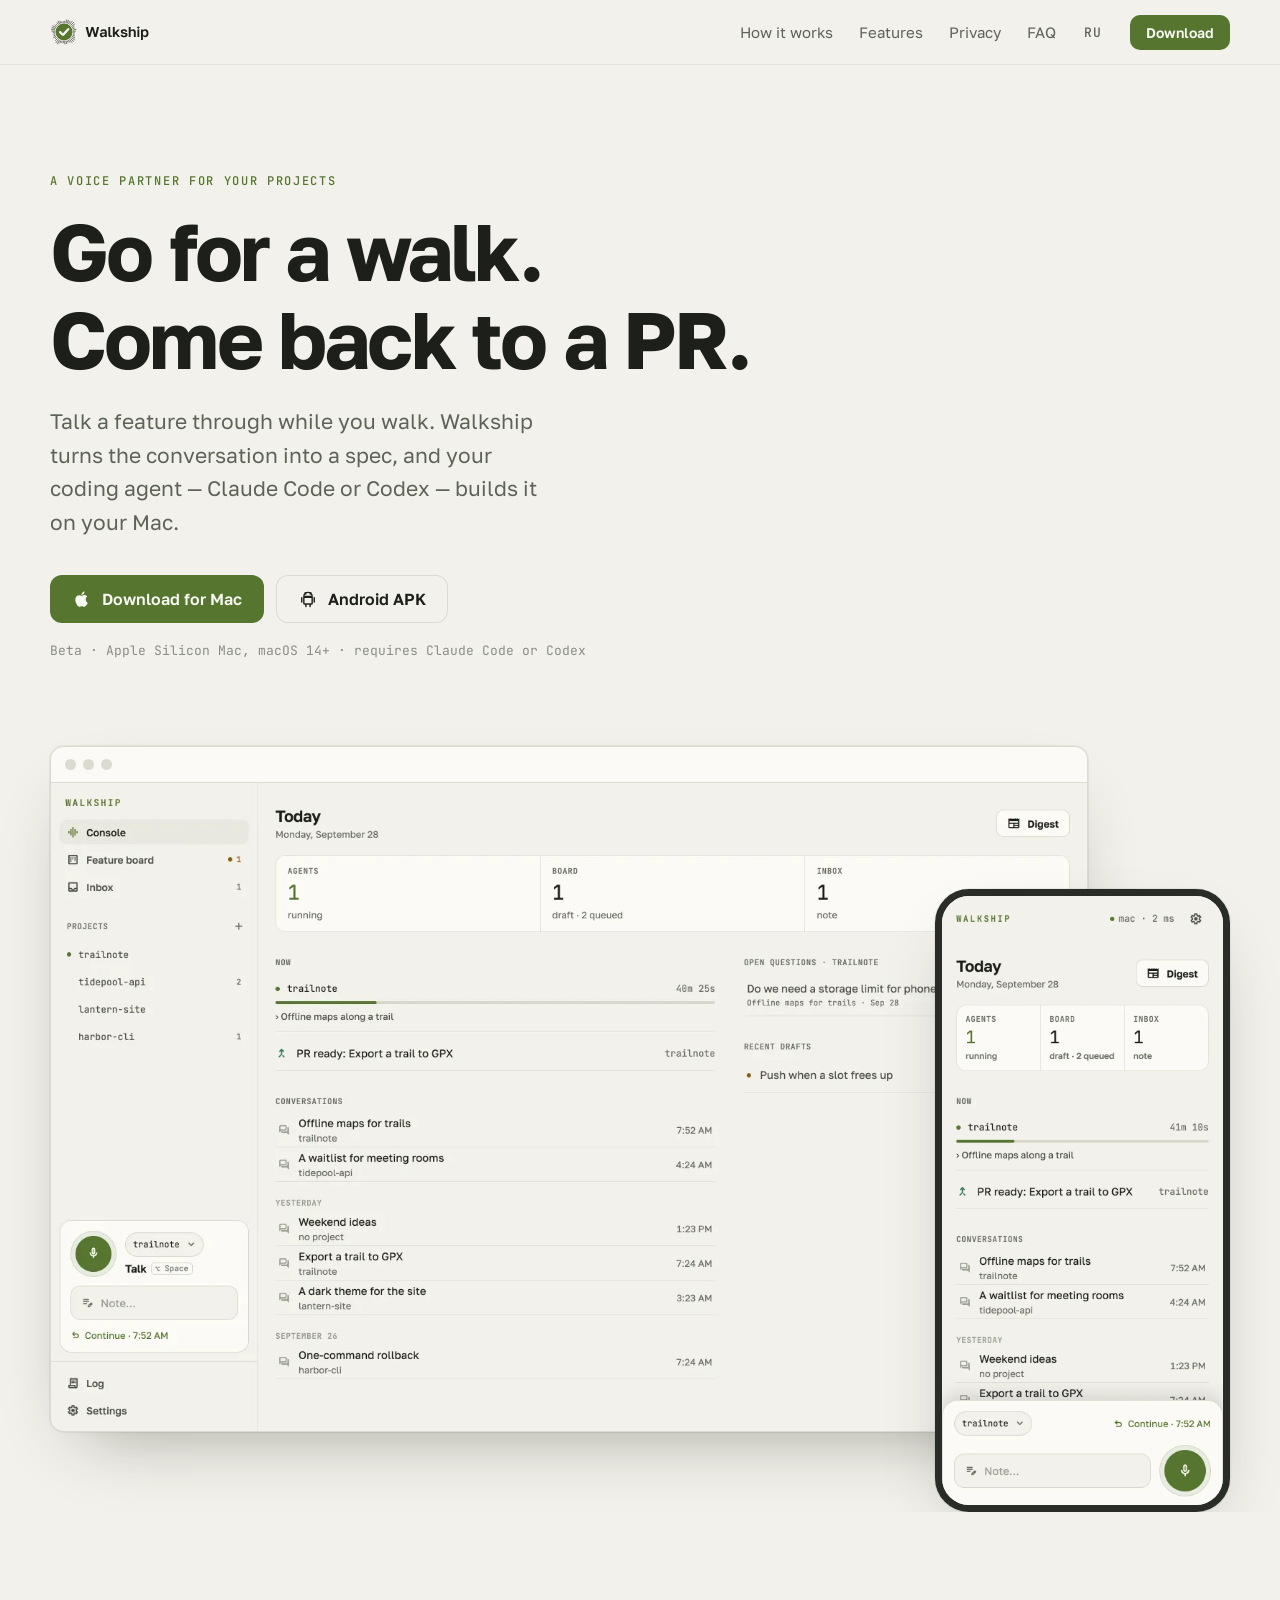
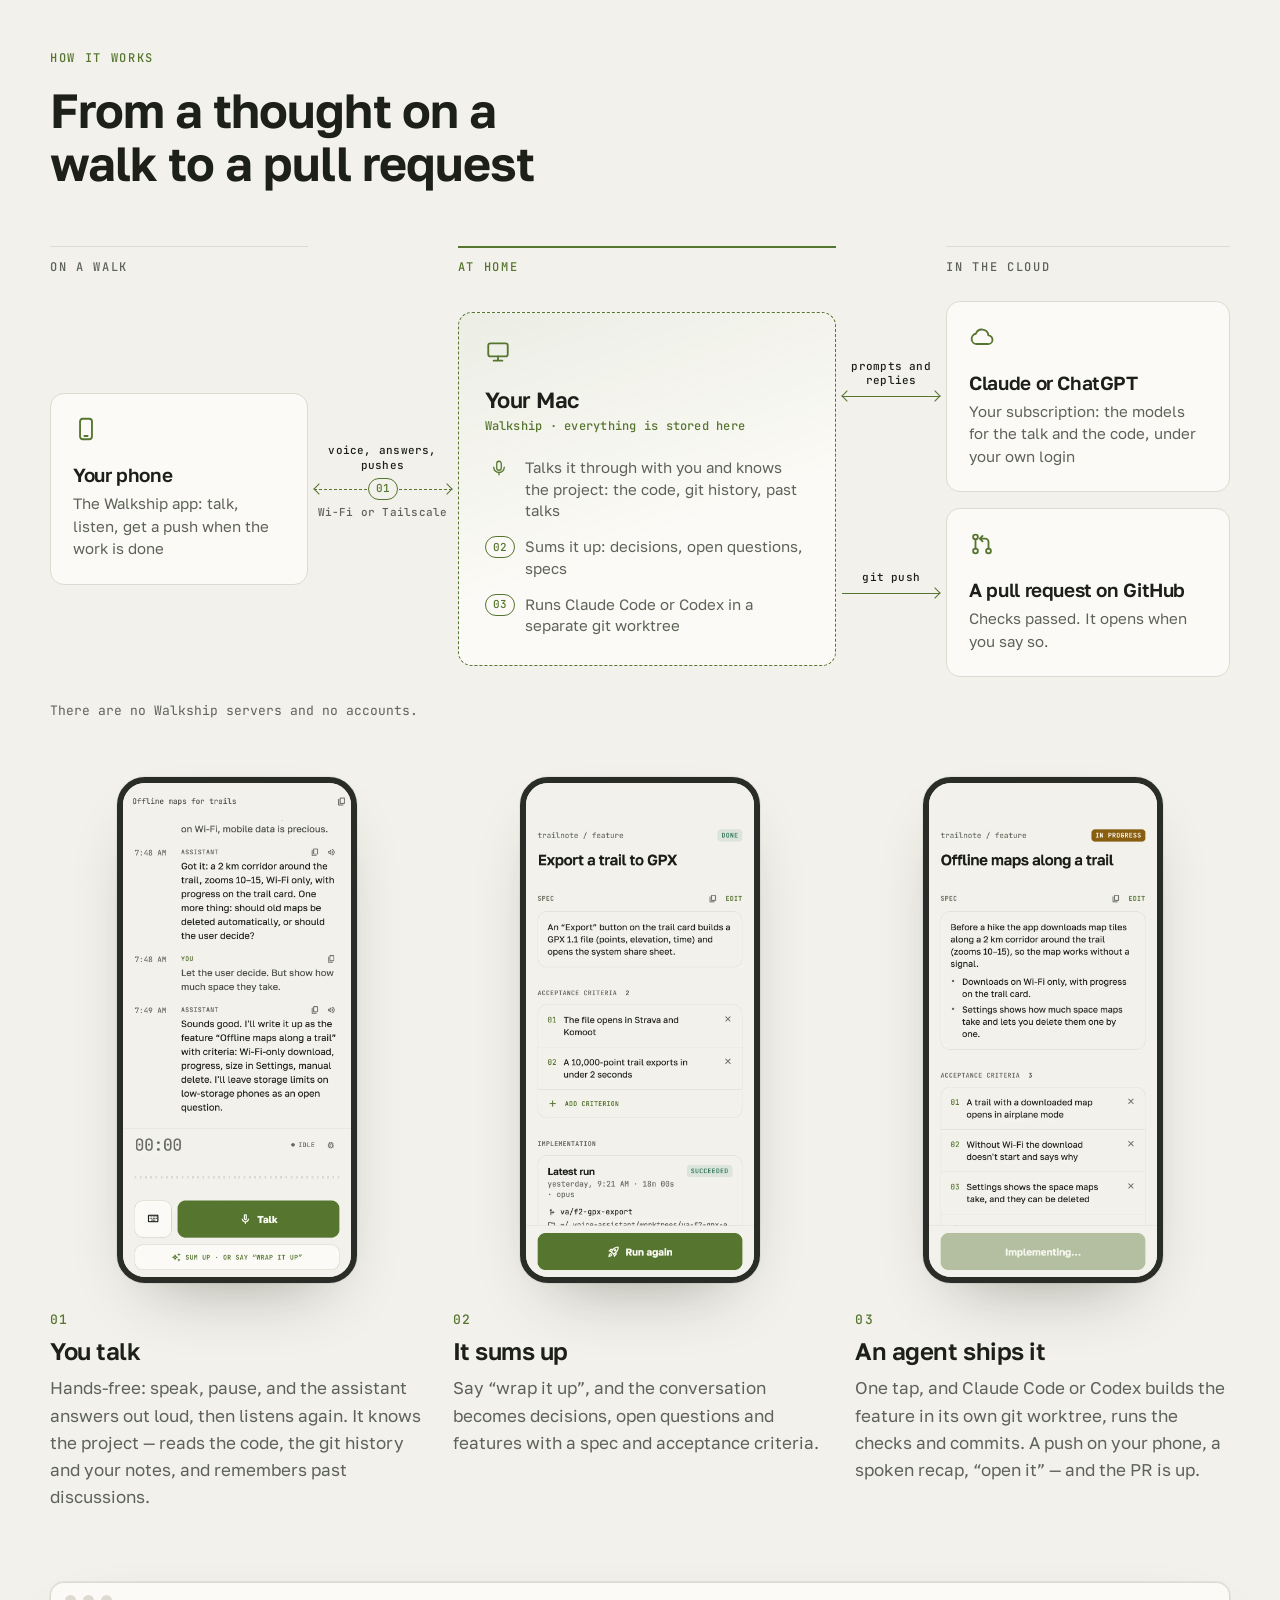
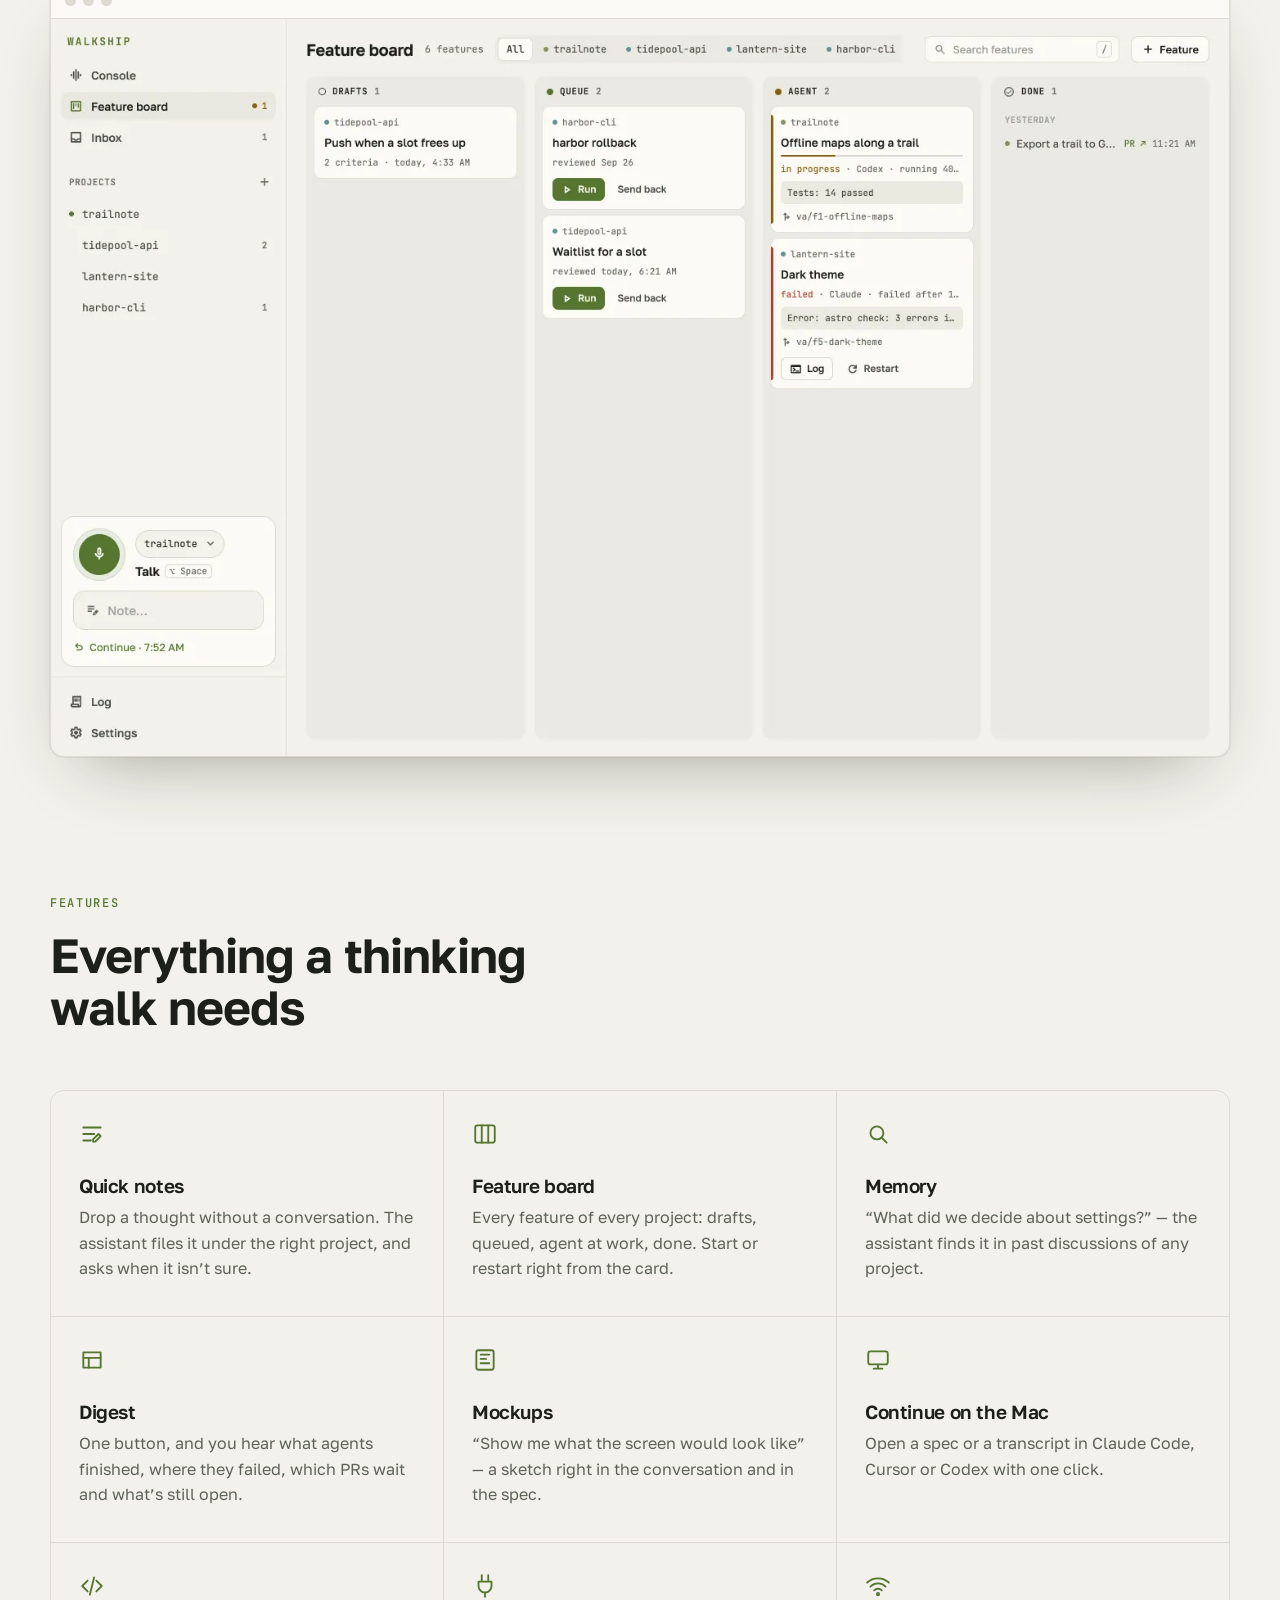
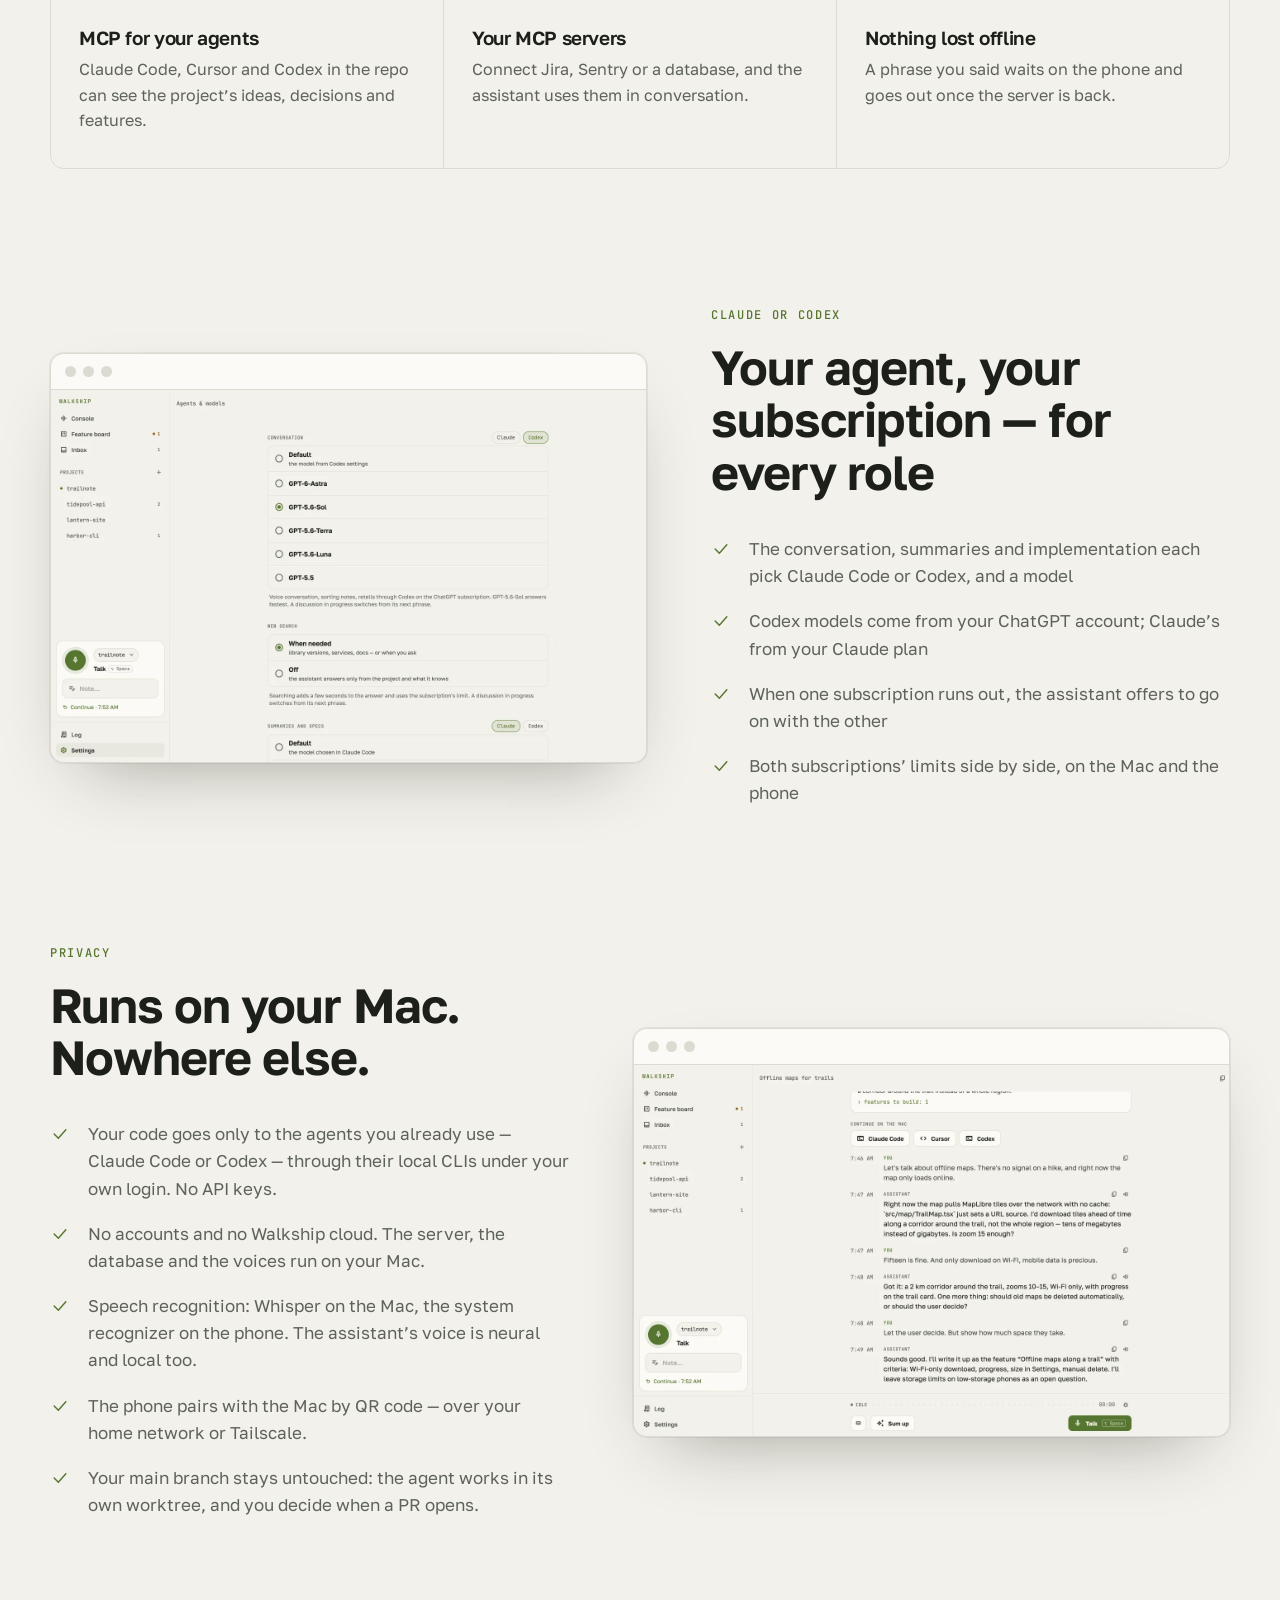
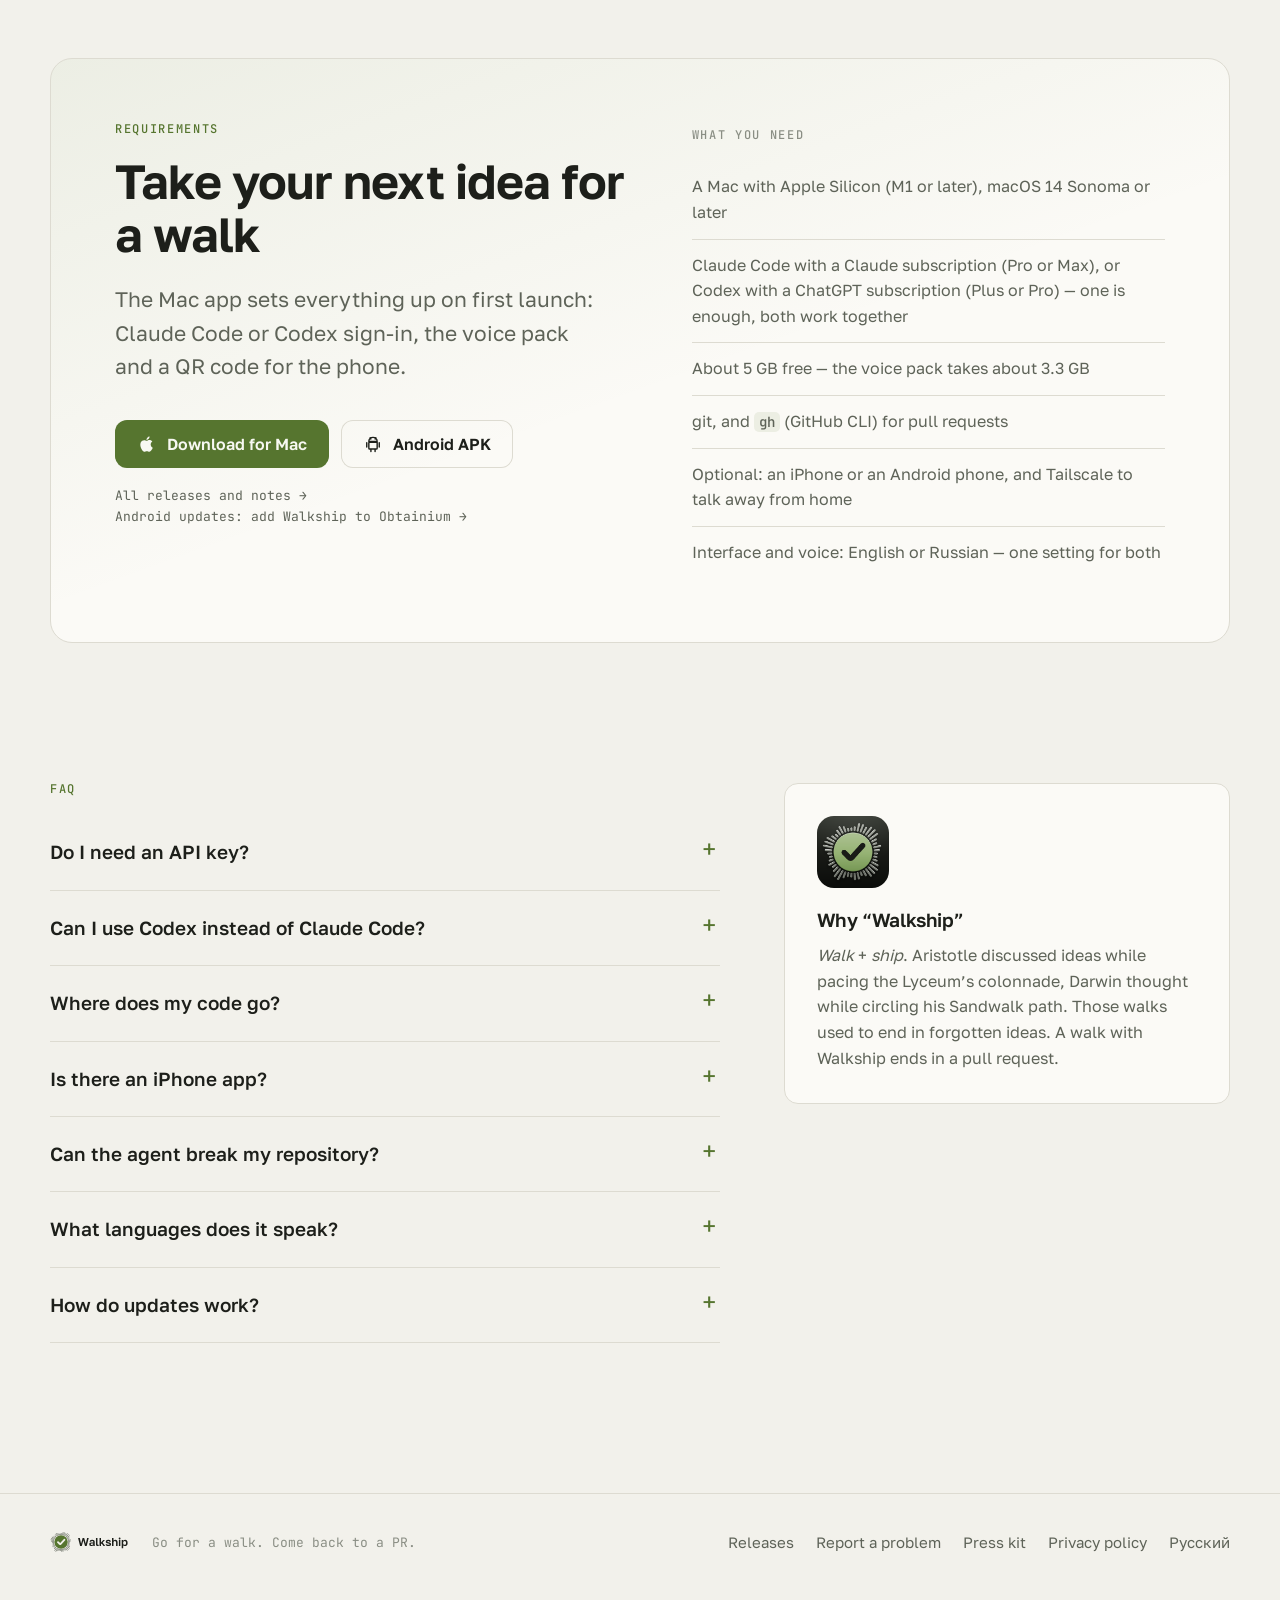
==== commit c60d44c4: "Android updates through Obtainium: link in the download panel, FAQ, README" ====
--- a/docs/index.html
+++ b/docs/index.html
@@ -164,7 +164,7 @@
           <a class="btn" data-asset="dmg" href="https://github.com/ilyabazhenov/walkship/releases/latest"><svg class="i" viewBox="0 0 24 24" fill="none" stroke="currentColor" stroke-width="1.7" stroke-linecap="round" stroke-linejoin="round" aria-hidden="true"><path d="M16.4 12.6c0-2.3 1.9-3.4 2-3.5-1.1-1.6-2.8-1.8-3.4-1.8-1.4-.1-2.8.9-3.5.9-.7 0-1.8-.9-3-.8a4.5 4.5 0 0 0-3.8 2.3c-1.6 2.8-.4 7 1.2 9.3.8 1.1 1.7 2.4 2.9 2.3 1.2 0 1.6-.7 3-.7s1.8.7 3 .7c1.3 0 2-1.1 2.8-2.3.9-1.3 1.2-2.5 1.3-2.6-.1 0-2.5-1-2.5-3.8ZM14.1 5.8c.6-.8 1.1-1.8 1-2.8-.9 0-2 .6-2.7 1.4-.6.7-1.1 1.7-1 2.7 1 .1 2-.5 2.7-1.3Z" fill="currentColor" stroke="none"/></svg>Download for Mac</a>
           <a class="btn btn-ghost" data-asset="apk" href="https://github.com/ilyabazhenov/walkship/releases/latest"><svg class="i" viewBox="0 0 24 24" fill="none" stroke="currentColor" stroke-width="1.7" stroke-linecap="round" stroke-linejoin="round" aria-hidden="true"><path d="M7 10h10v7a1 1 0 0 1-1 1H8a1 1 0 0 1-1-1v-7ZM7 9a5 5 0 0 1 10 0H7ZM4.5 10.5v5M19.5 10.5v5M9.5 18v3M14.5 18v3M8.5 4.5l1 1.5M15.5 4.5l-1 1.5"/></svg>Android APK</a>
         </div>
-        <p class="caption"><a href="https://github.com/ilyabazhenov/walkship/releases">All releases and notes →</a></p>
+        <p class="caption"><a href="https://github.com/ilyabazhenov/walkship/releases">All releases and notes →</a><br><a href="https://apps.obtainium.imranr.dev/redirect?r=obtainium://add/https://github.com/ilyabazhenov/walkship">Android updates: add Walkship to Obtainium →</a></p>
       </div>
       <div>
         <h3 class="req-title">What you need</h3>
@@ -192,7 +192,7 @@
         <details><summary>Is there an iPhone app?</summary><p>Yes, it’s on its way to the App Store. Android is available now as an APK, and on the Mac you can talk right in the app.</p></details>
         <details><summary>Can the agent break my repository?</summary><p>It works in a separate git worktree on its own branch. Your main branch stays as it was, and a PR opens only when you say so.</p></details>
         <details><summary>What languages does it speak?</summary><p>English and Russian. One setting switches the screens, the assistant and the voice, on the Mac and the phone alike.</p></details>
-        <details><summary>How do updates work?</summary><p>The app checks for new versions and offers them from the menu bar. Your data stays in place.</p></details>
+        <details><summary>How do updates work?</summary><p>The Mac app checks for new versions and offers them from the menu bar. Your data stays in place. On Android, add Walkship to <a href="https://obtainium.imranr.dev">Obtainium</a>: it installs new APKs from GitHub releases as they come out.</p></details>
       </div>
     </div>
     <aside class="story">
--- a/docs/assets/style.css
+++ b/docs/assets/style.css
@@ -223,6 +223,8 @@
 }
 .faq details[open] summary::after { transform: rotate(45deg); }
 .faq details p { color: var(--muted); padding: 0 36px 24px 0; }
+.faq details p a { color: var(--text); text-underline-offset: 3px; }
+.faq details p a:hover { color: var(--accent); }
 .story { padding: 32px; border-radius: var(--radius); border: 1px solid var(--line); background: var(--card); }
 .story img { width: 72px; height: 72px; border-radius: 17px; margin-bottom: 22px; }
 .story h3 { margin-bottom: 12px; }
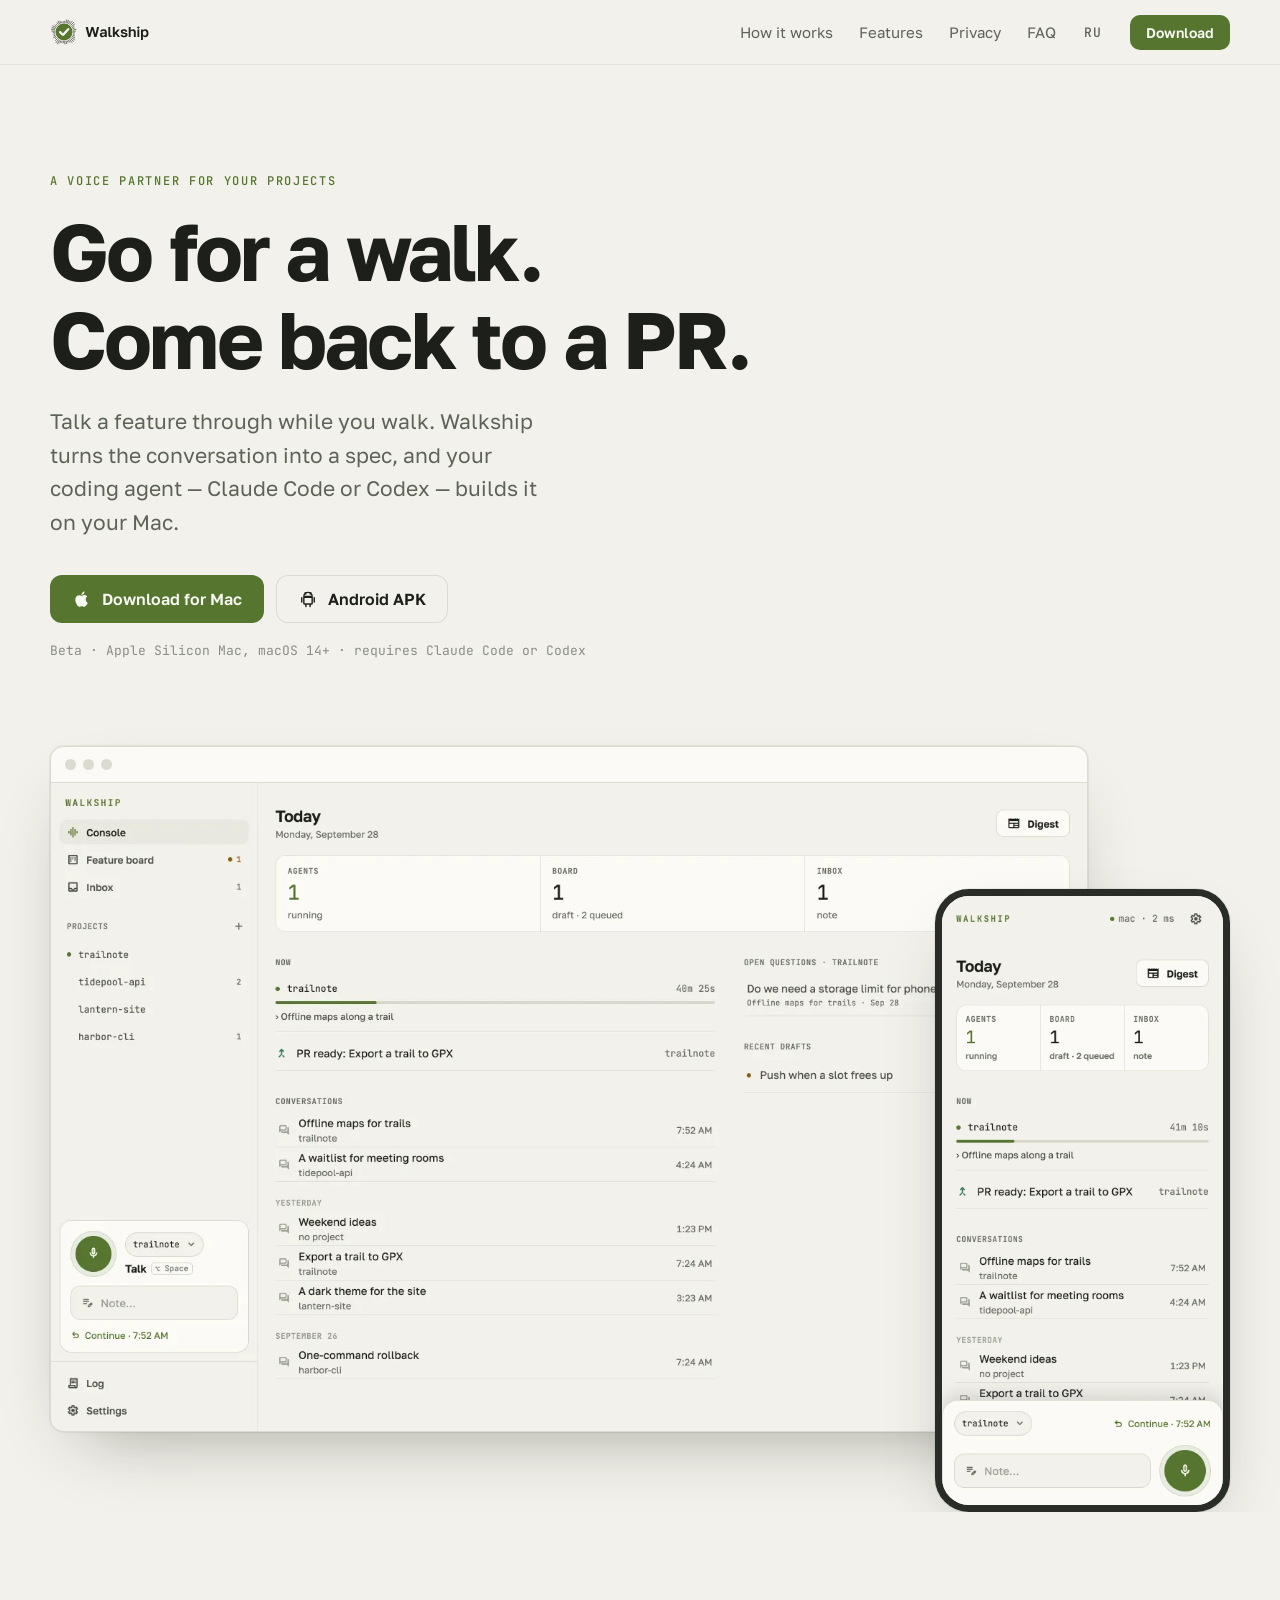
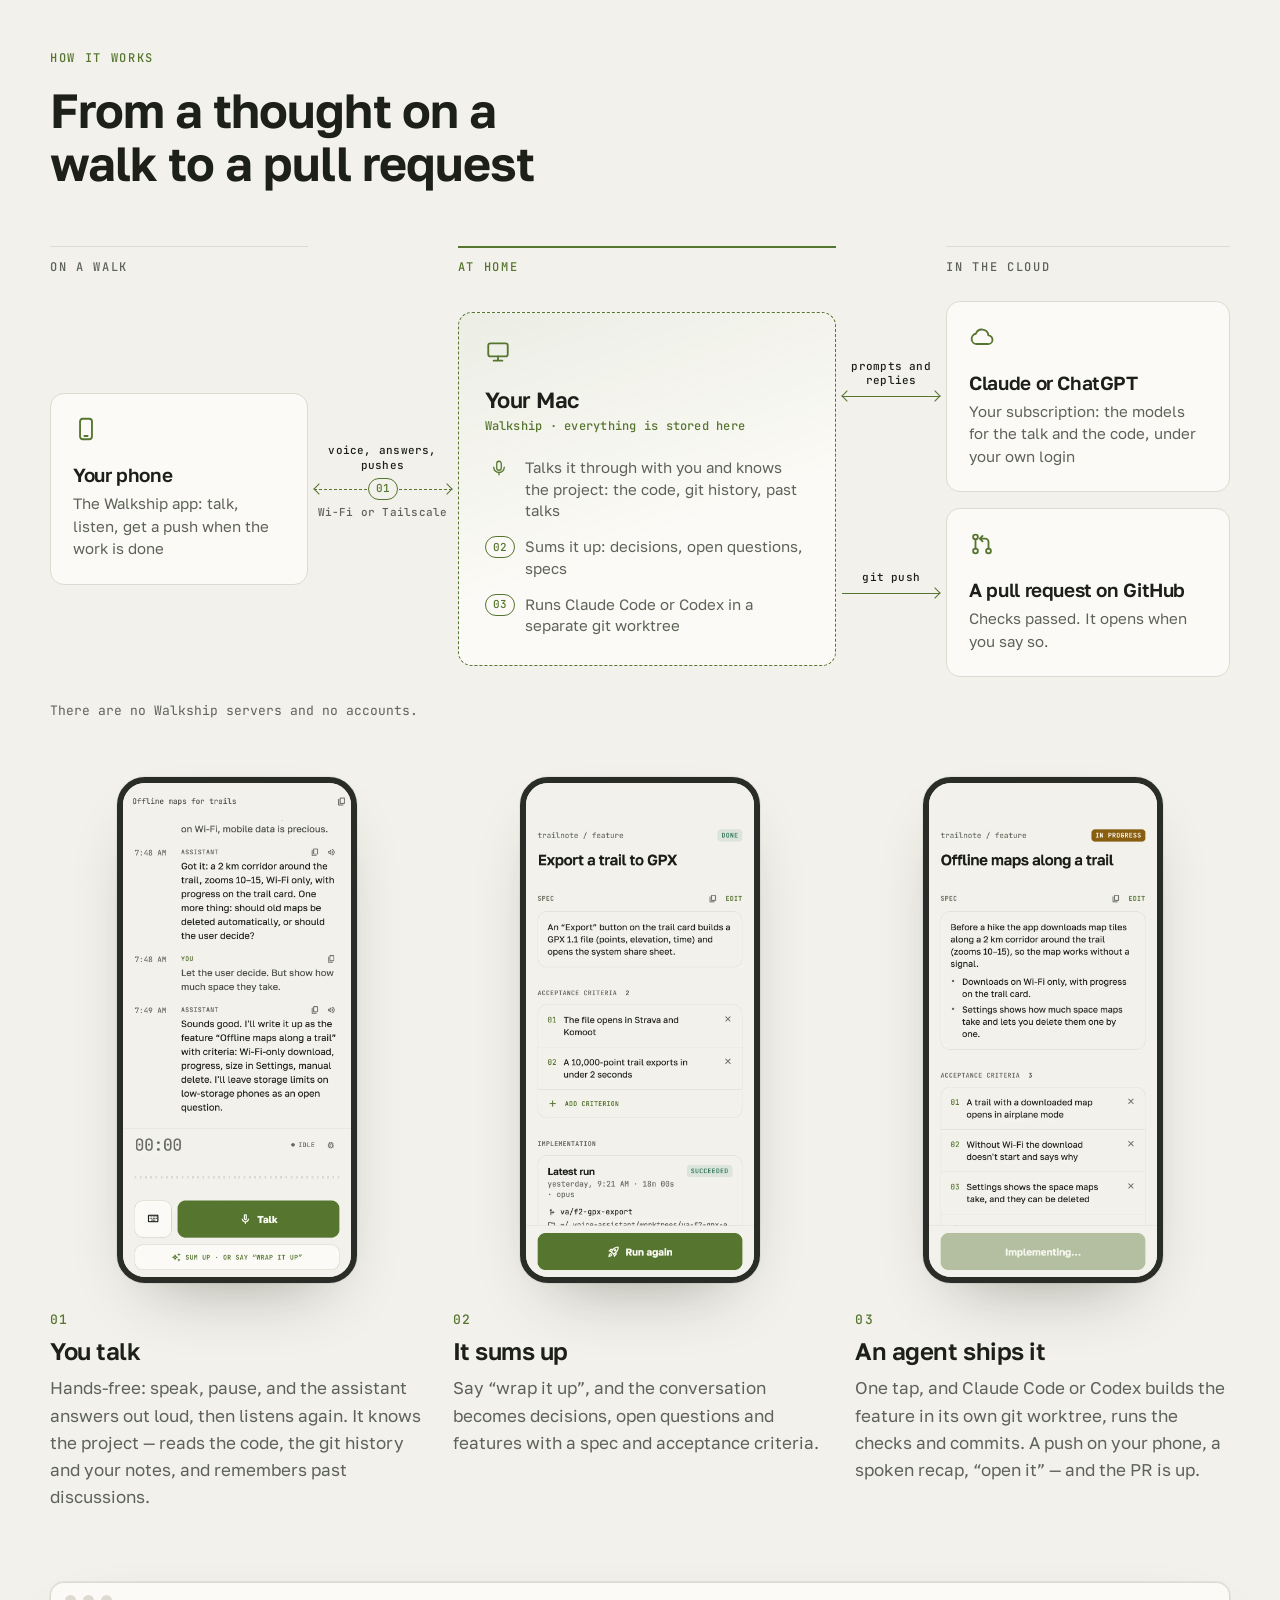
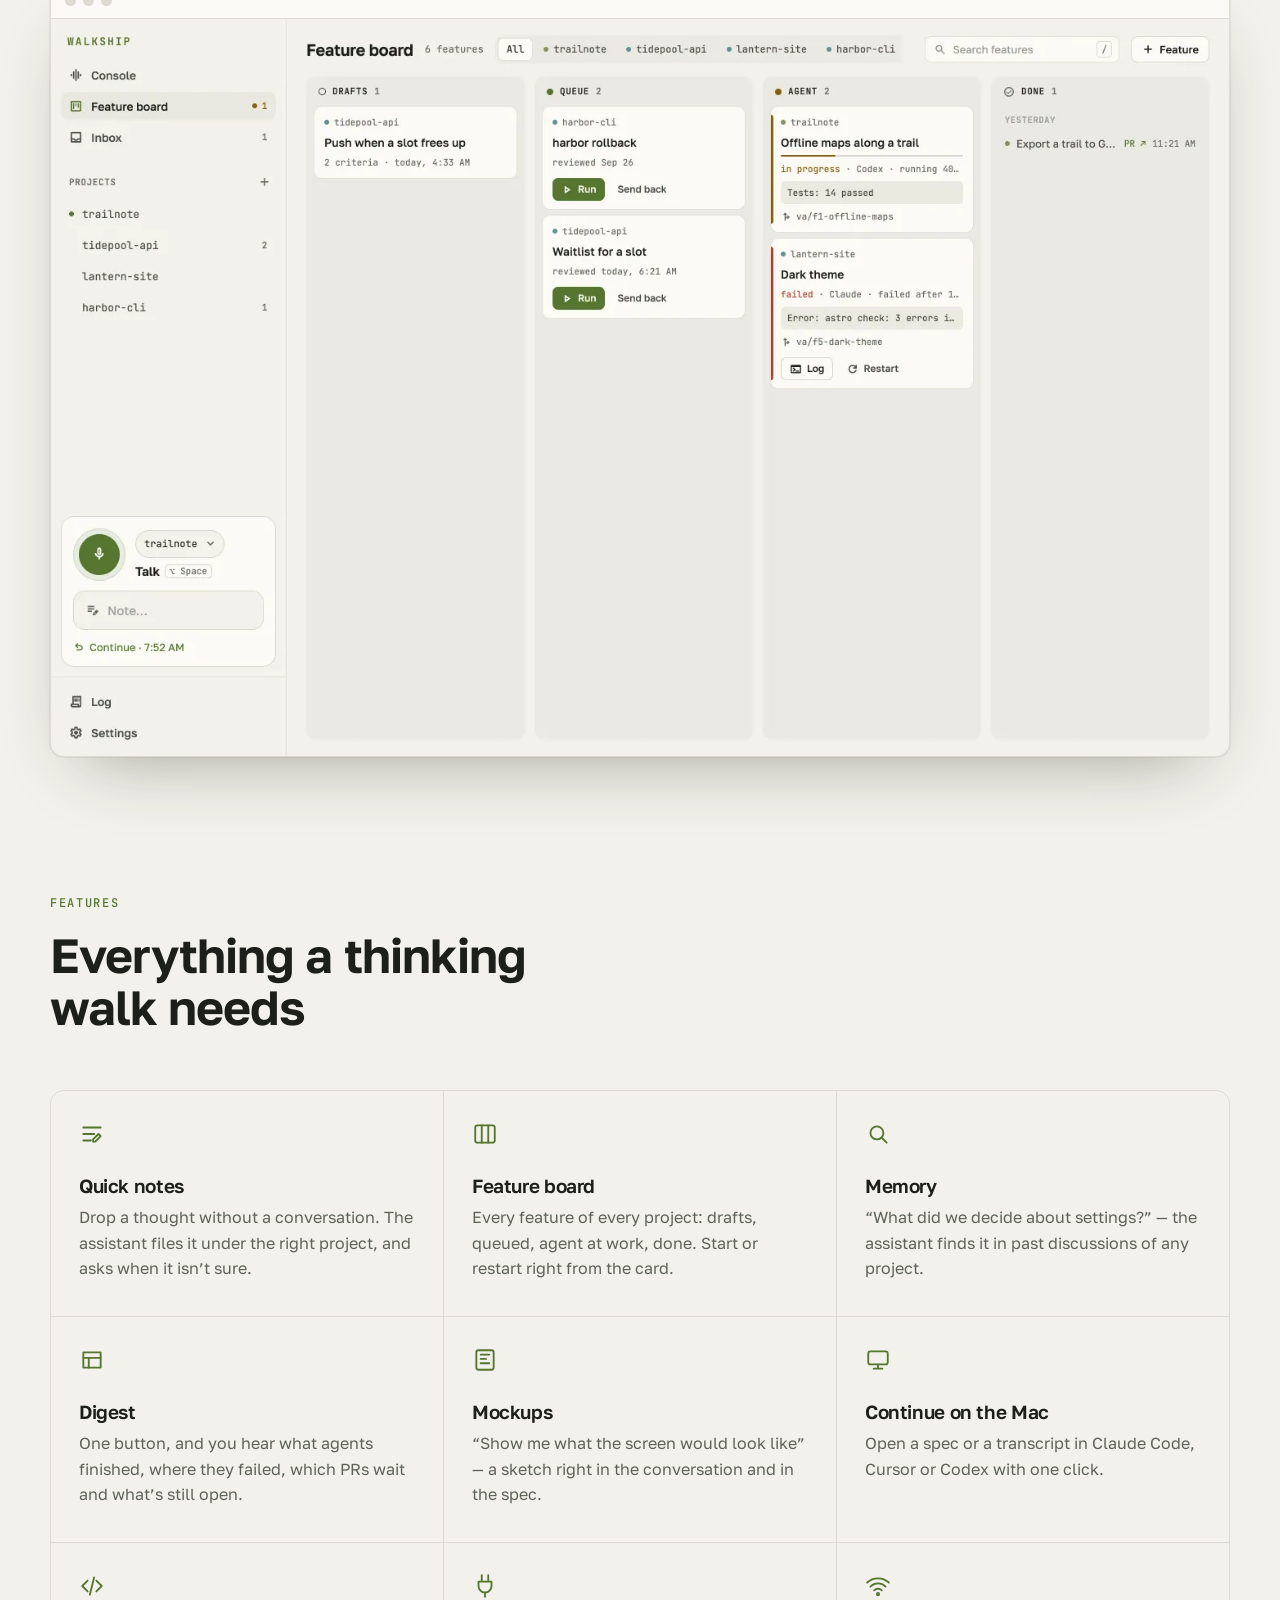
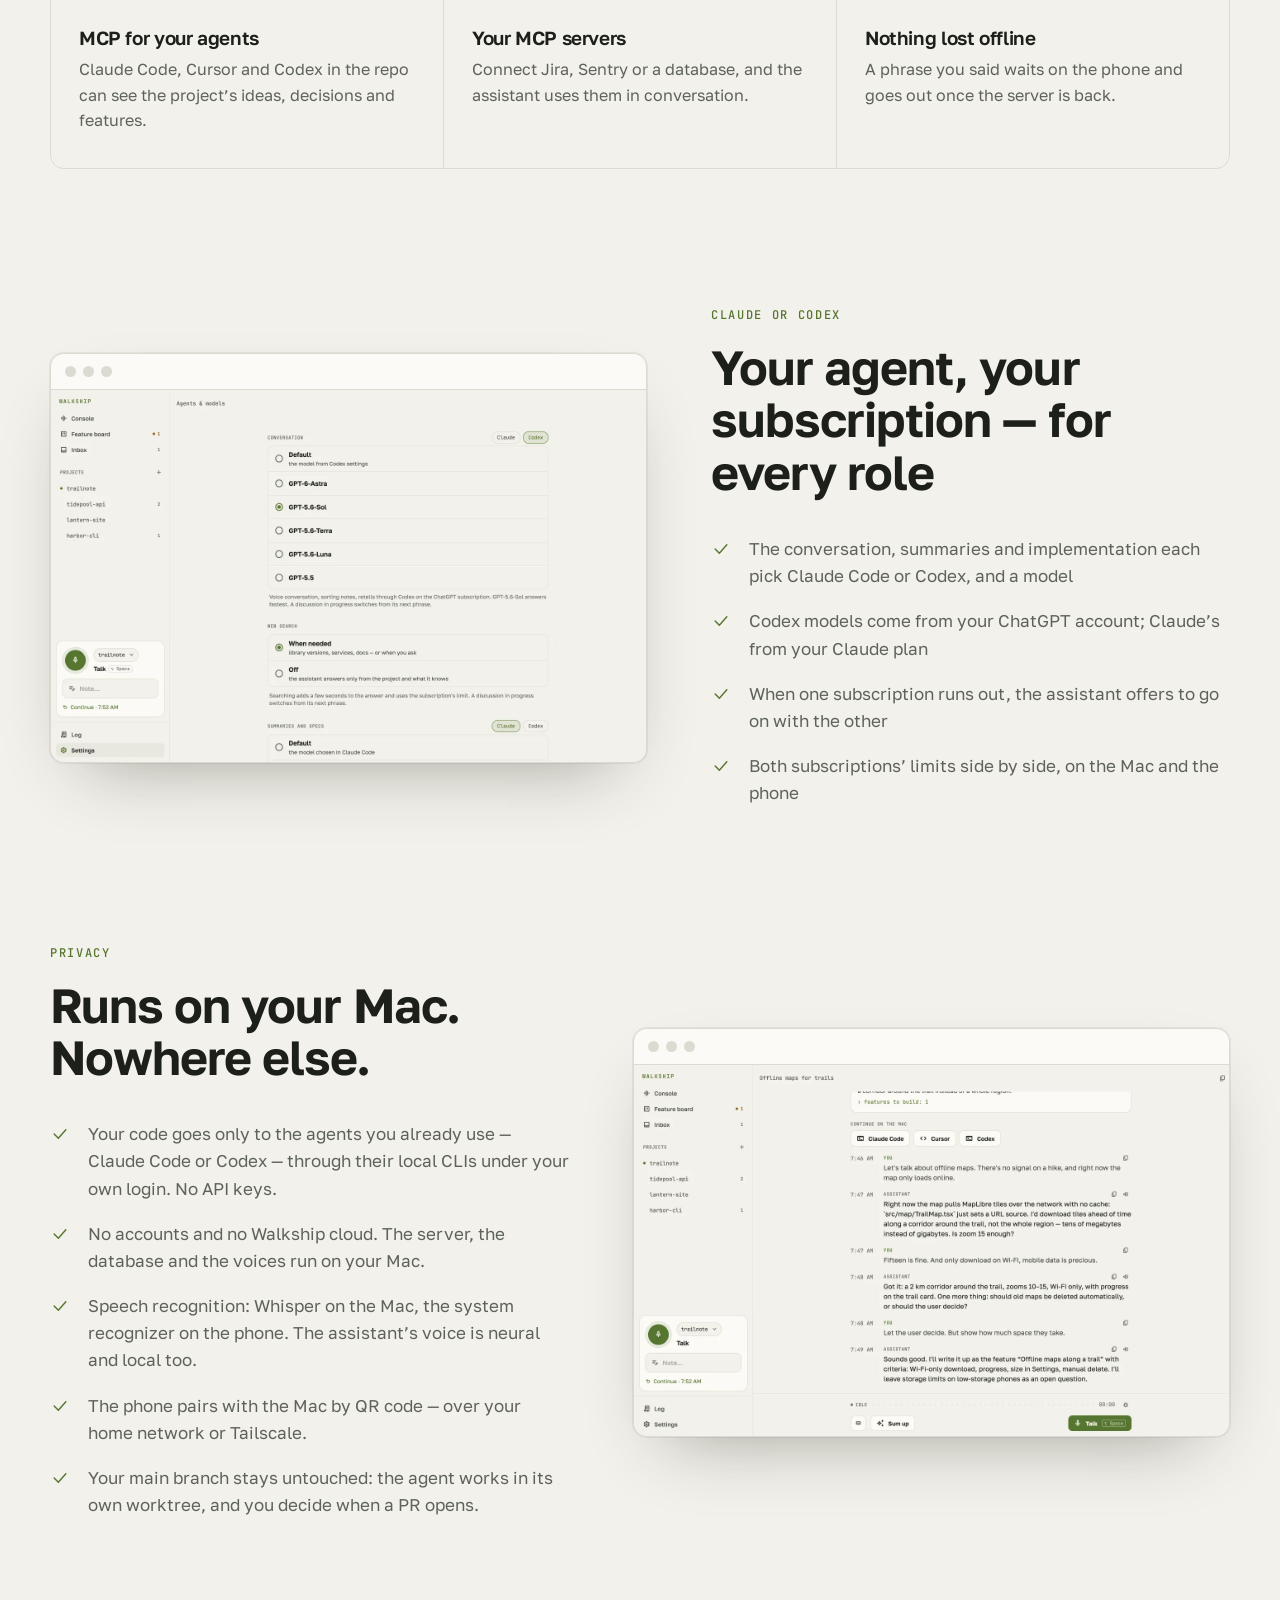
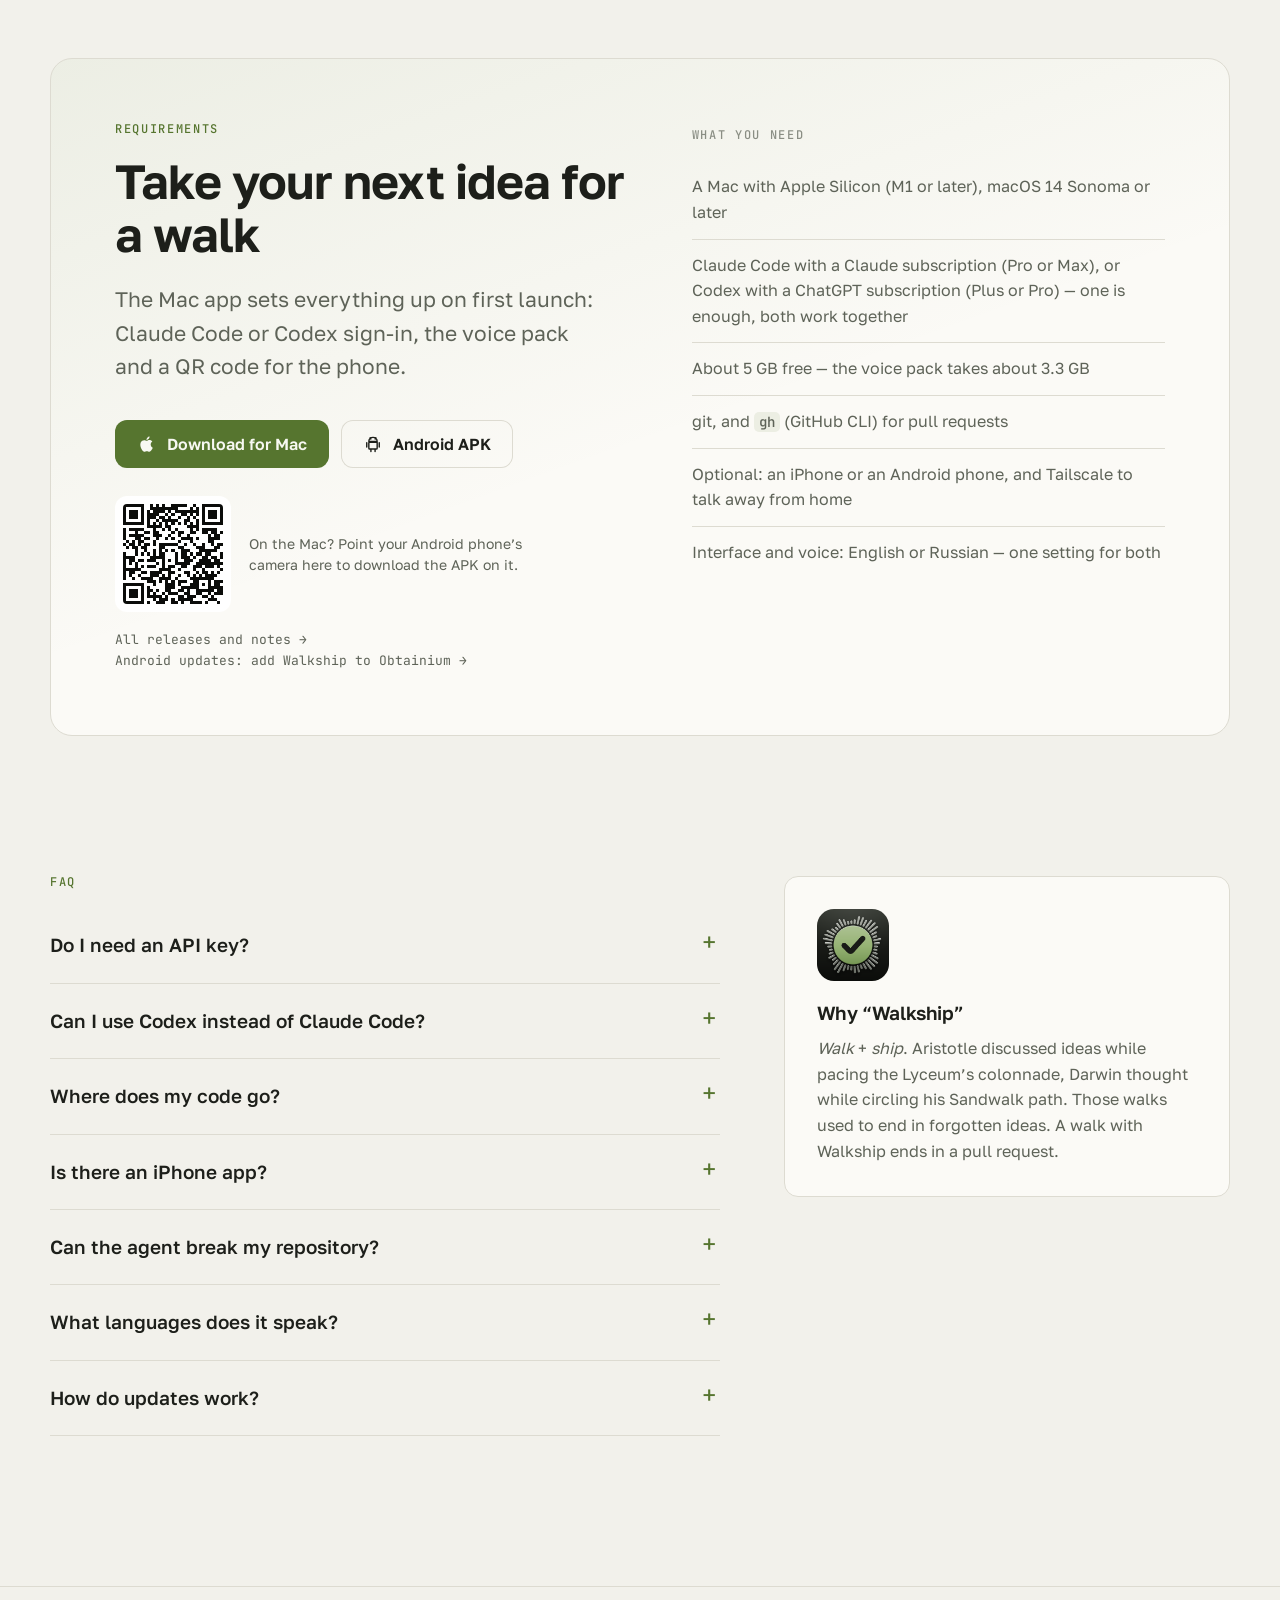
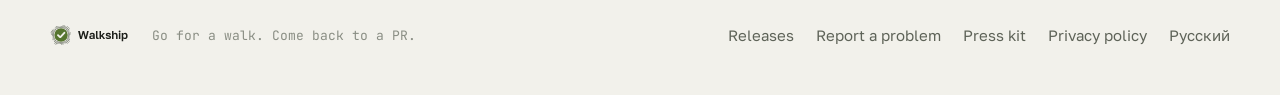
==== commit 1bca4723: "QR code to the APK in the download panel; Android page with install steps and Obtainium (en, ru)" ====
--- a/docs/index.html
+++ b/docs/index.html
@@ -164,6 +164,10 @@
           <a class="btn" data-asset="dmg" href="https://github.com/ilyabazhenov/walkship/releases/latest"><svg class="i" viewBox="0 0 24 24" fill="none" stroke="currentColor" stroke-width="1.7" stroke-linecap="round" stroke-linejoin="round" aria-hidden="true"><path d="M16.4 12.6c0-2.3 1.9-3.4 2-3.5-1.1-1.6-2.8-1.8-3.4-1.8-1.4-.1-2.8.9-3.5.9-.7 0-1.8-.9-3-.8a4.5 4.5 0 0 0-3.8 2.3c-1.6 2.8-.4 7 1.2 9.3.8 1.1 1.7 2.4 2.9 2.3 1.2 0 1.6-.7 3-.7s1.8.7 3 .7c1.3 0 2-1.1 2.8-2.3.9-1.3 1.2-2.5 1.3-2.6-.1 0-2.5-1-2.5-3.8ZM14.1 5.8c.6-.8 1.1-1.8 1-2.8-.9 0-2 .6-2.7 1.4-.6.7-1.1 1.7-1 2.7 1 .1 2-.5 2.7-1.3Z" fill="currentColor" stroke="none"/></svg>Download for Mac</a>
           <a class="btn btn-ghost" data-asset="apk" href="https://github.com/ilyabazhenov/walkship/releases/latest"><svg class="i" viewBox="0 0 24 24" fill="none" stroke="currentColor" stroke-width="1.7" stroke-linecap="round" stroke-linejoin="round" aria-hidden="true"><path d="M7 10h10v7a1 1 0 0 1-1 1H8a1 1 0 0 1-1-1v-7ZM7 9a5 5 0 0 1 10 0H7ZM4.5 10.5v5M19.5 10.5v5M9.5 18v3M14.5 18v3M8.5 4.5l1 1.5M15.5 4.5l-1 1.5"/></svg>Android APK</a>
         </div>
+        <a class="qr" href="android/">
+          <img src="assets/qr-android-en.svg" width="116" height="116" alt="">
+          <span>On the Mac? Point your Android phone’s camera here to download the APK on it.</span>
+        </a>
         <p class="caption"><a href="https://github.com/ilyabazhenov/walkship/releases">All releases and notes →</a><br><a href="https://apps.obtainium.imranr.dev/redirect?r=obtainium://add/https://github.com/ilyabazhenov/walkship">Android updates: add Walkship to Obtainium →</a></p>
       </div>
       <div>
--- a/docs/assets/style.css
+++ b/docs/assets/style.css
@@ -293,3 +293,17 @@
 .legal section p { color: var(--muted); margin-top: 12px; }
 .legal section b { color: var(--text); font-weight: 600; }
 .legal a { color: var(--accent); }
+
+/* QR code in the download panel: for visitors on a computer; a phone just taps the APK button. */
+.qr { display: flex; align-items: center; gap: 18px; margin-top: 28px; max-width: 420px; text-decoration: none; }
+.qr img { flex: none; width: 116px; height: 116px; padding: 8px; border-radius: 12px; background: #fff; }
+.qr span { font-size: 14px; line-height: 1.5; color: var(--muted); }
+.qr:hover span { color: var(--text); }
+@media (max-width: 640px), (pointer: coarse) { .qr { display: none; } }
+
+/* Android page: the install steps as a numbered list. */
+.android .cta { margin-top: 28px; }
+.android ol { margin: 12px 0 0; padding-left: 22px; color: var(--muted); display: grid; gap: 10px; }
+.android ol b { color: var(--text); font-weight: 600; }
+.android a.btn { color: var(--accent-ink); }
+.android a.btn-ghost { color: var(--text); }
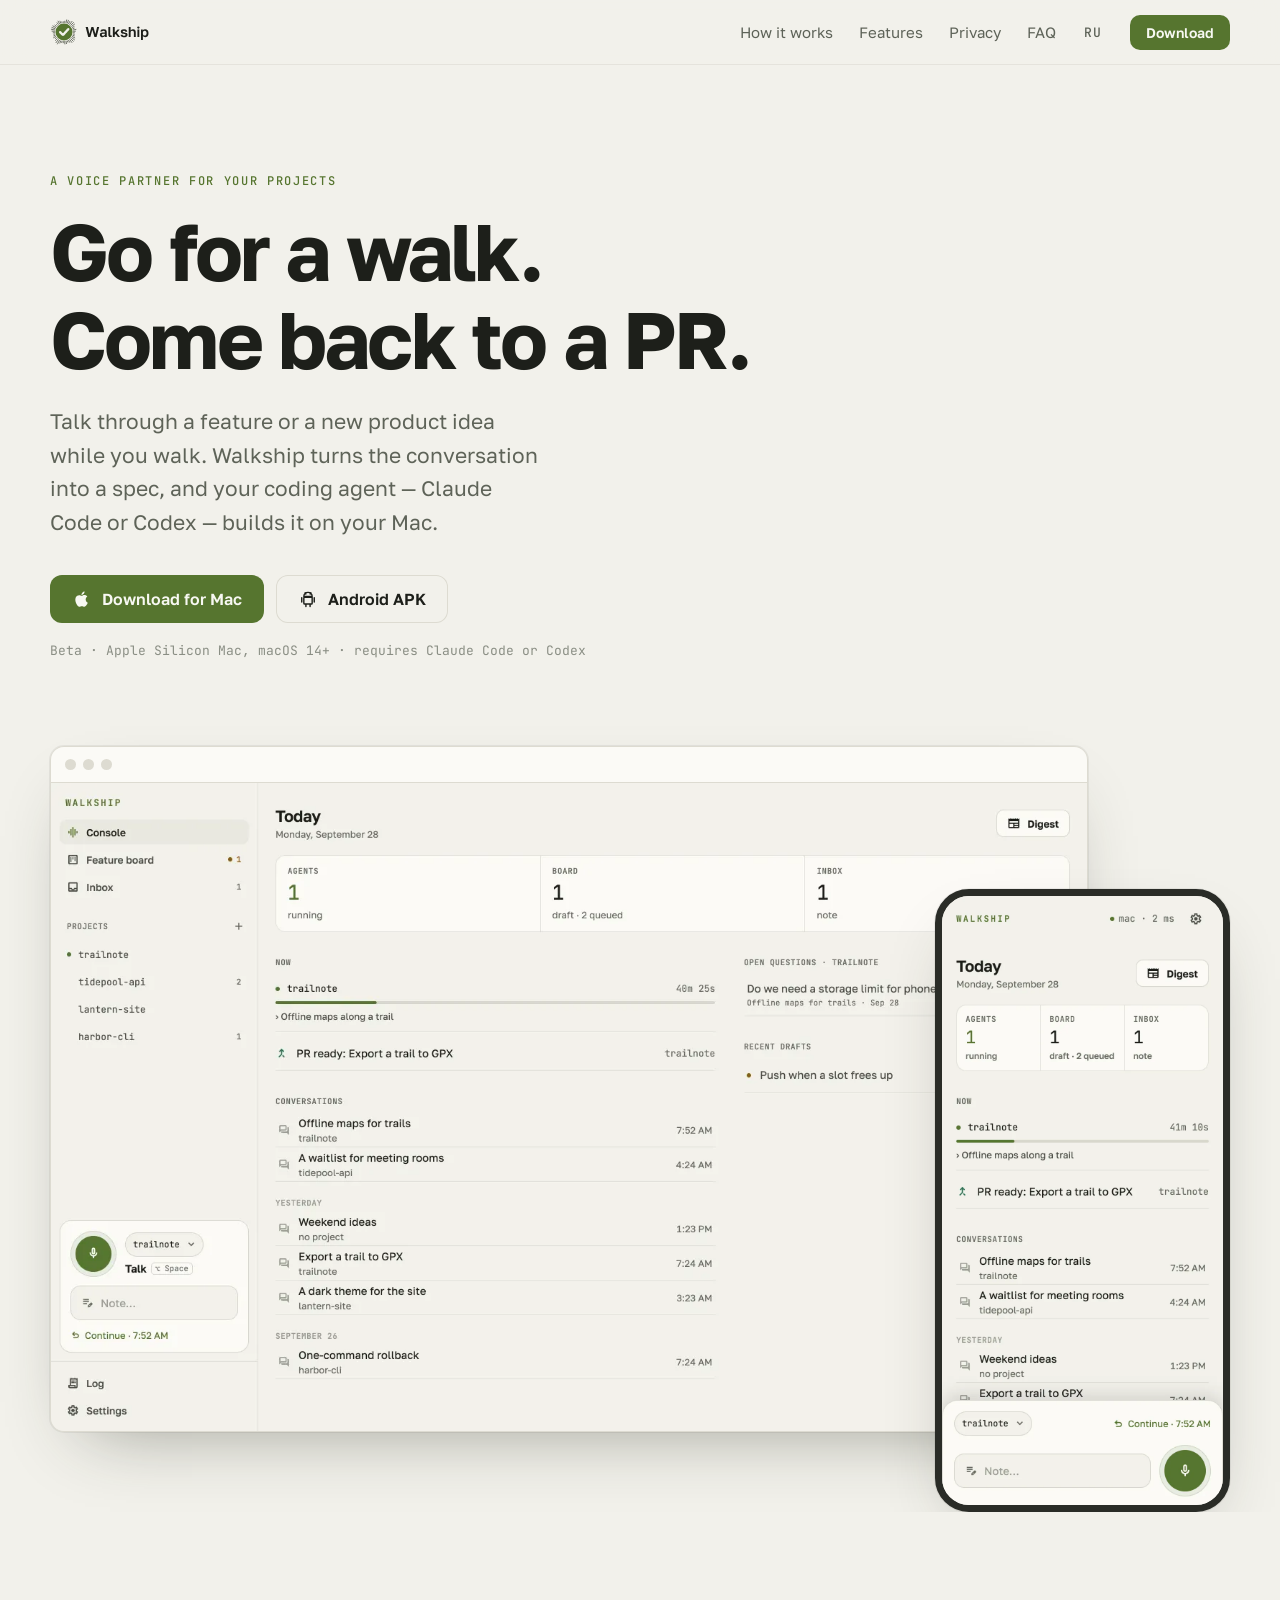
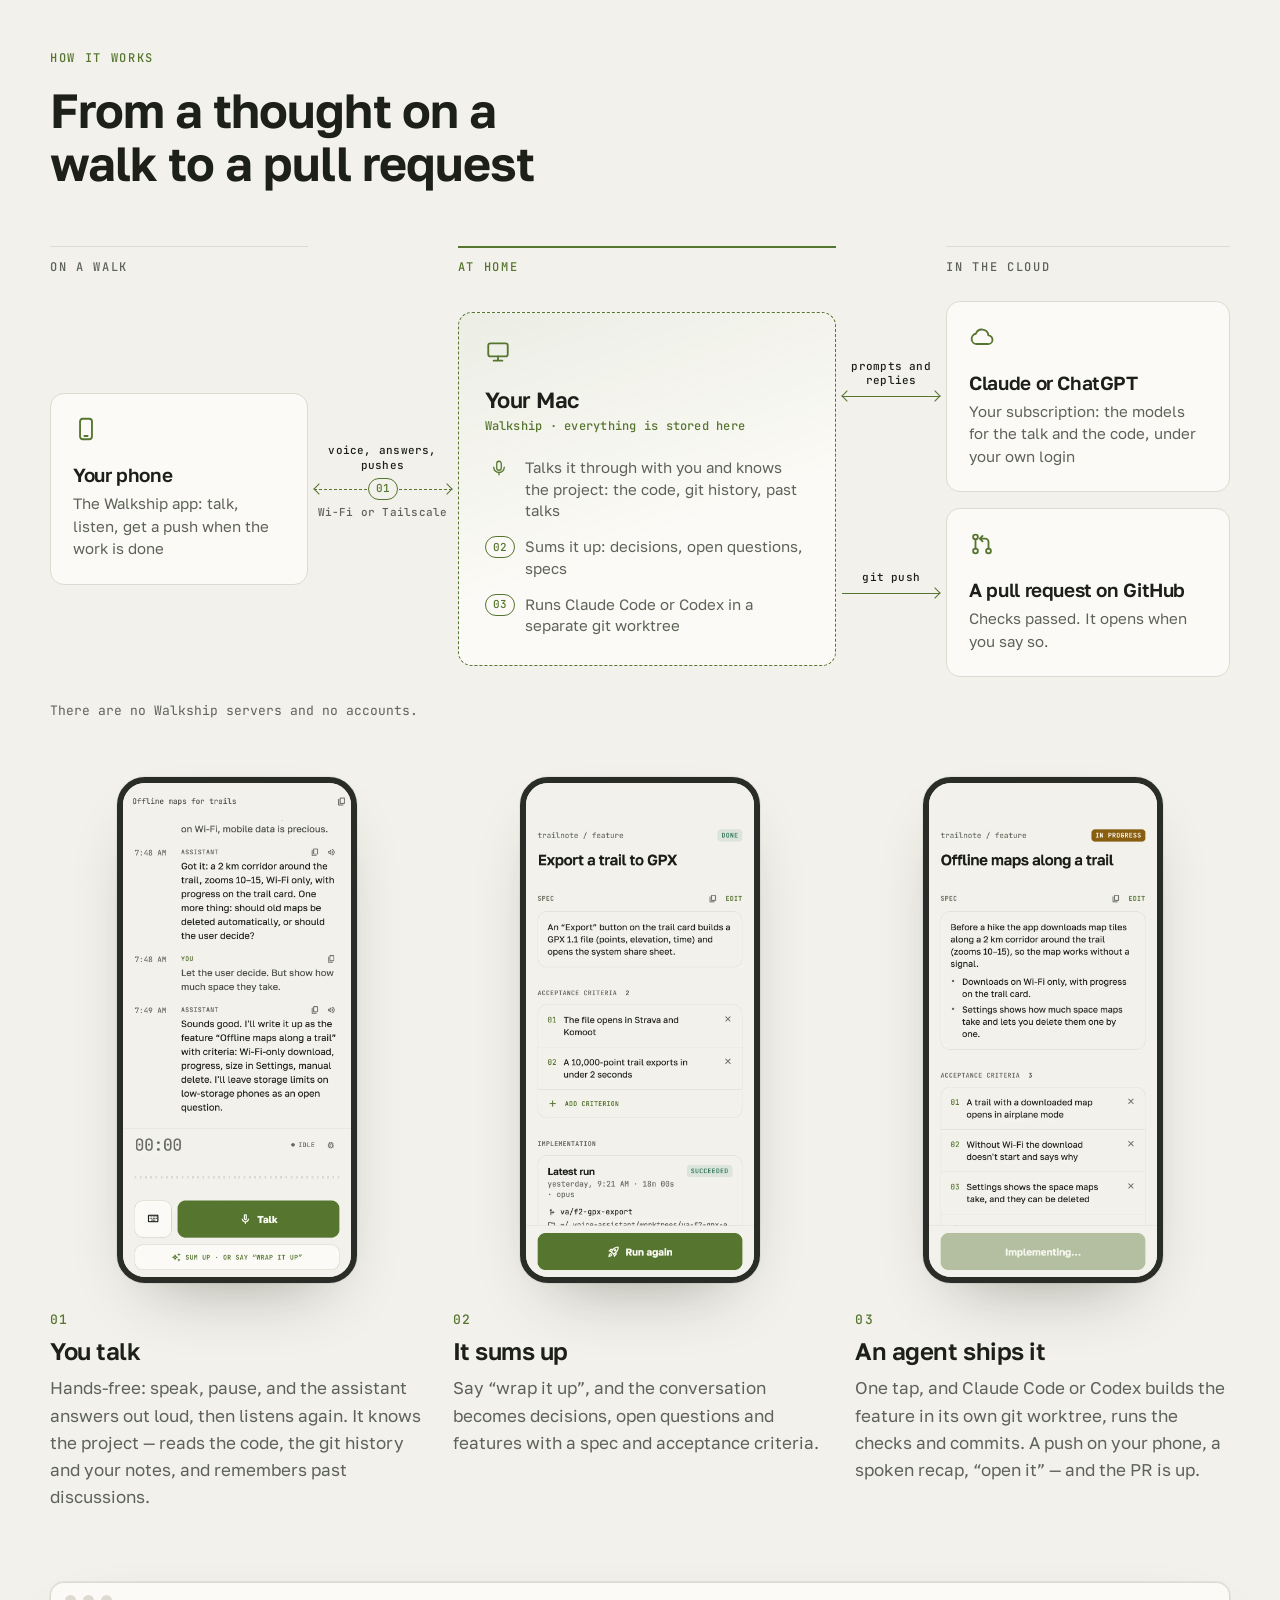
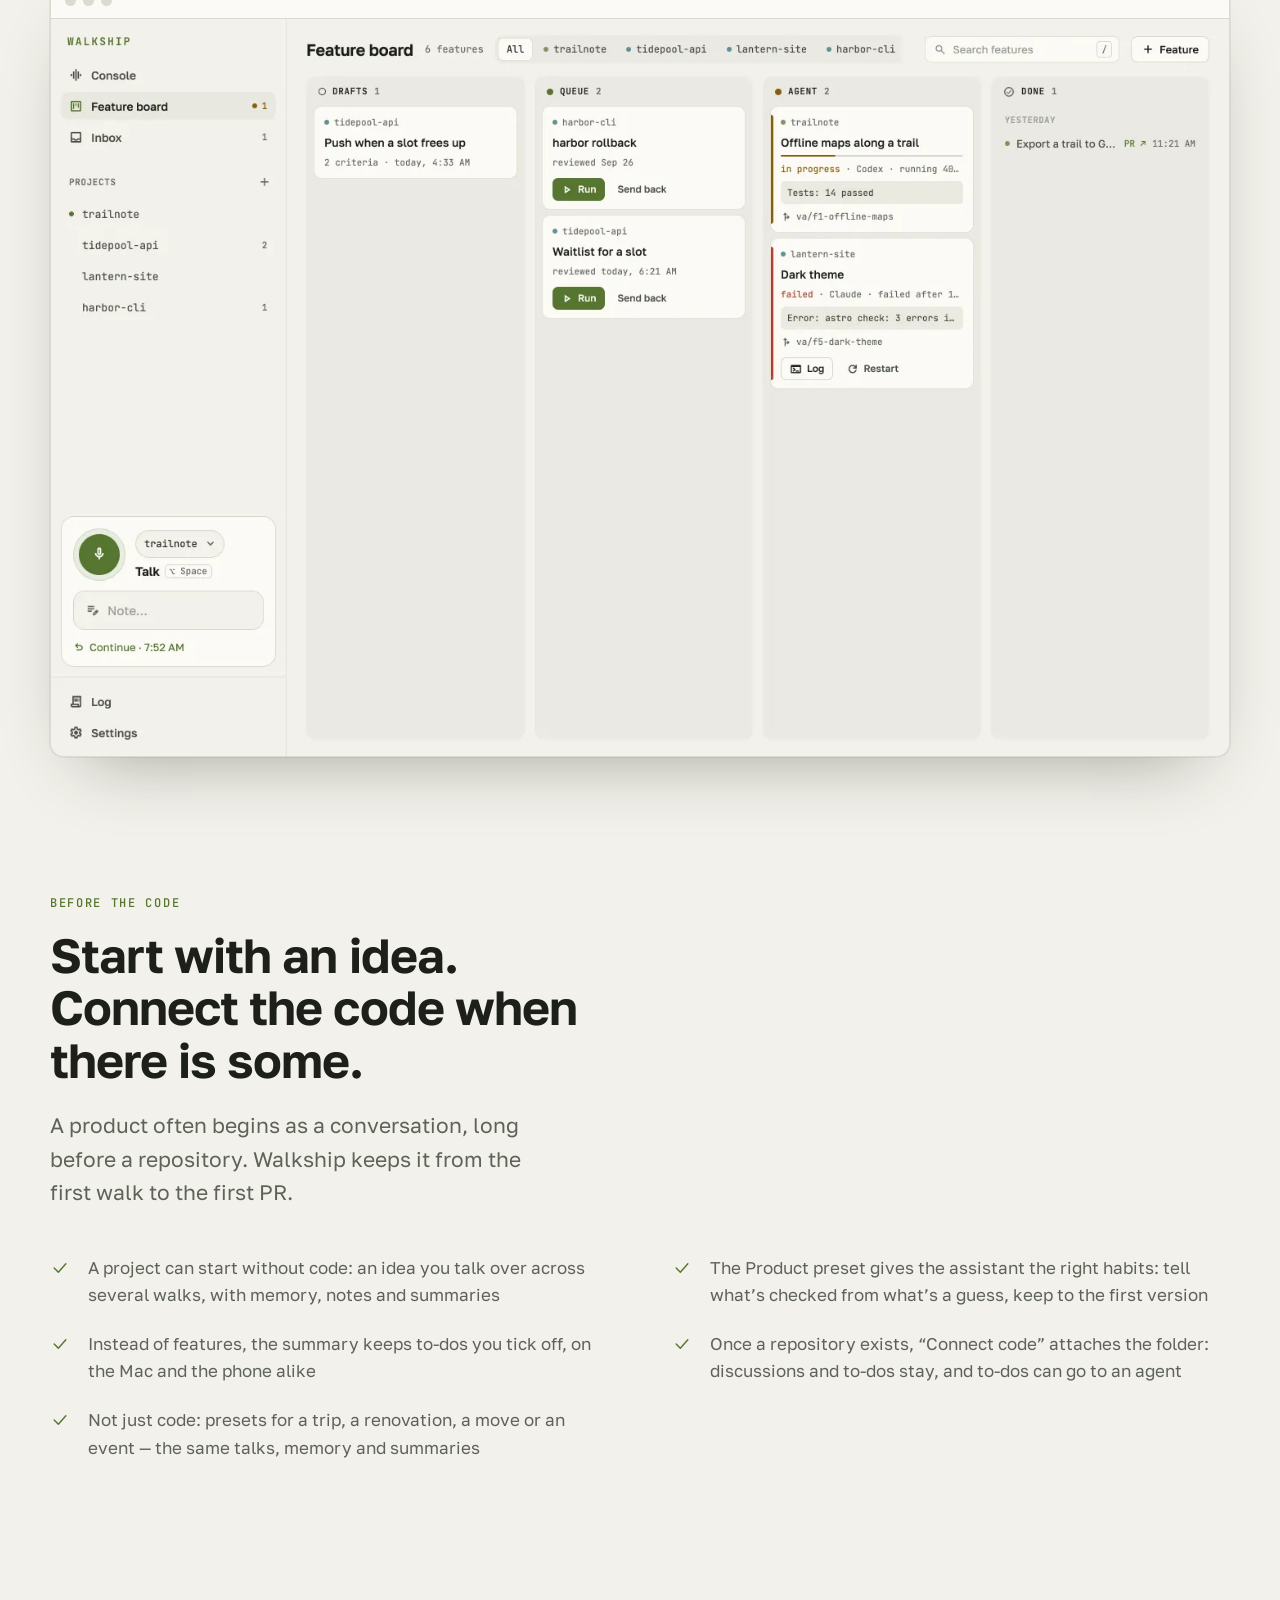
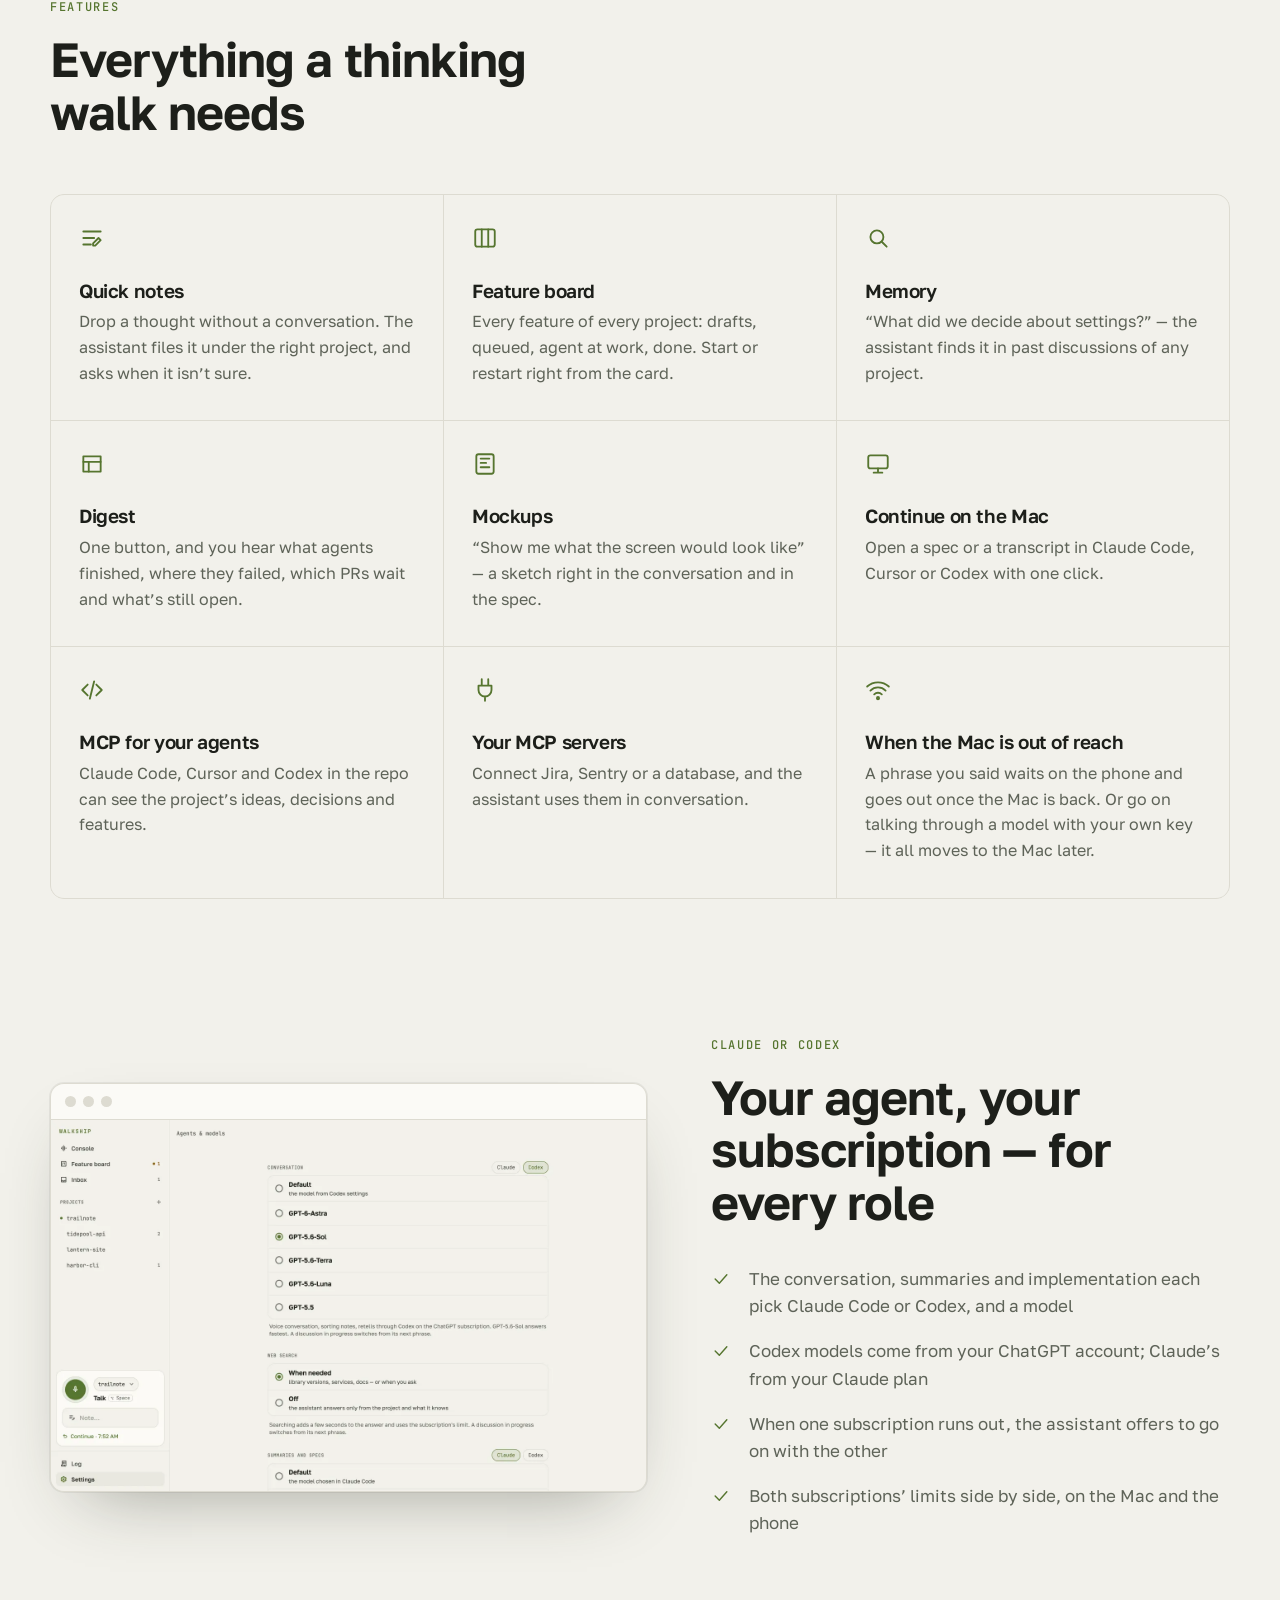
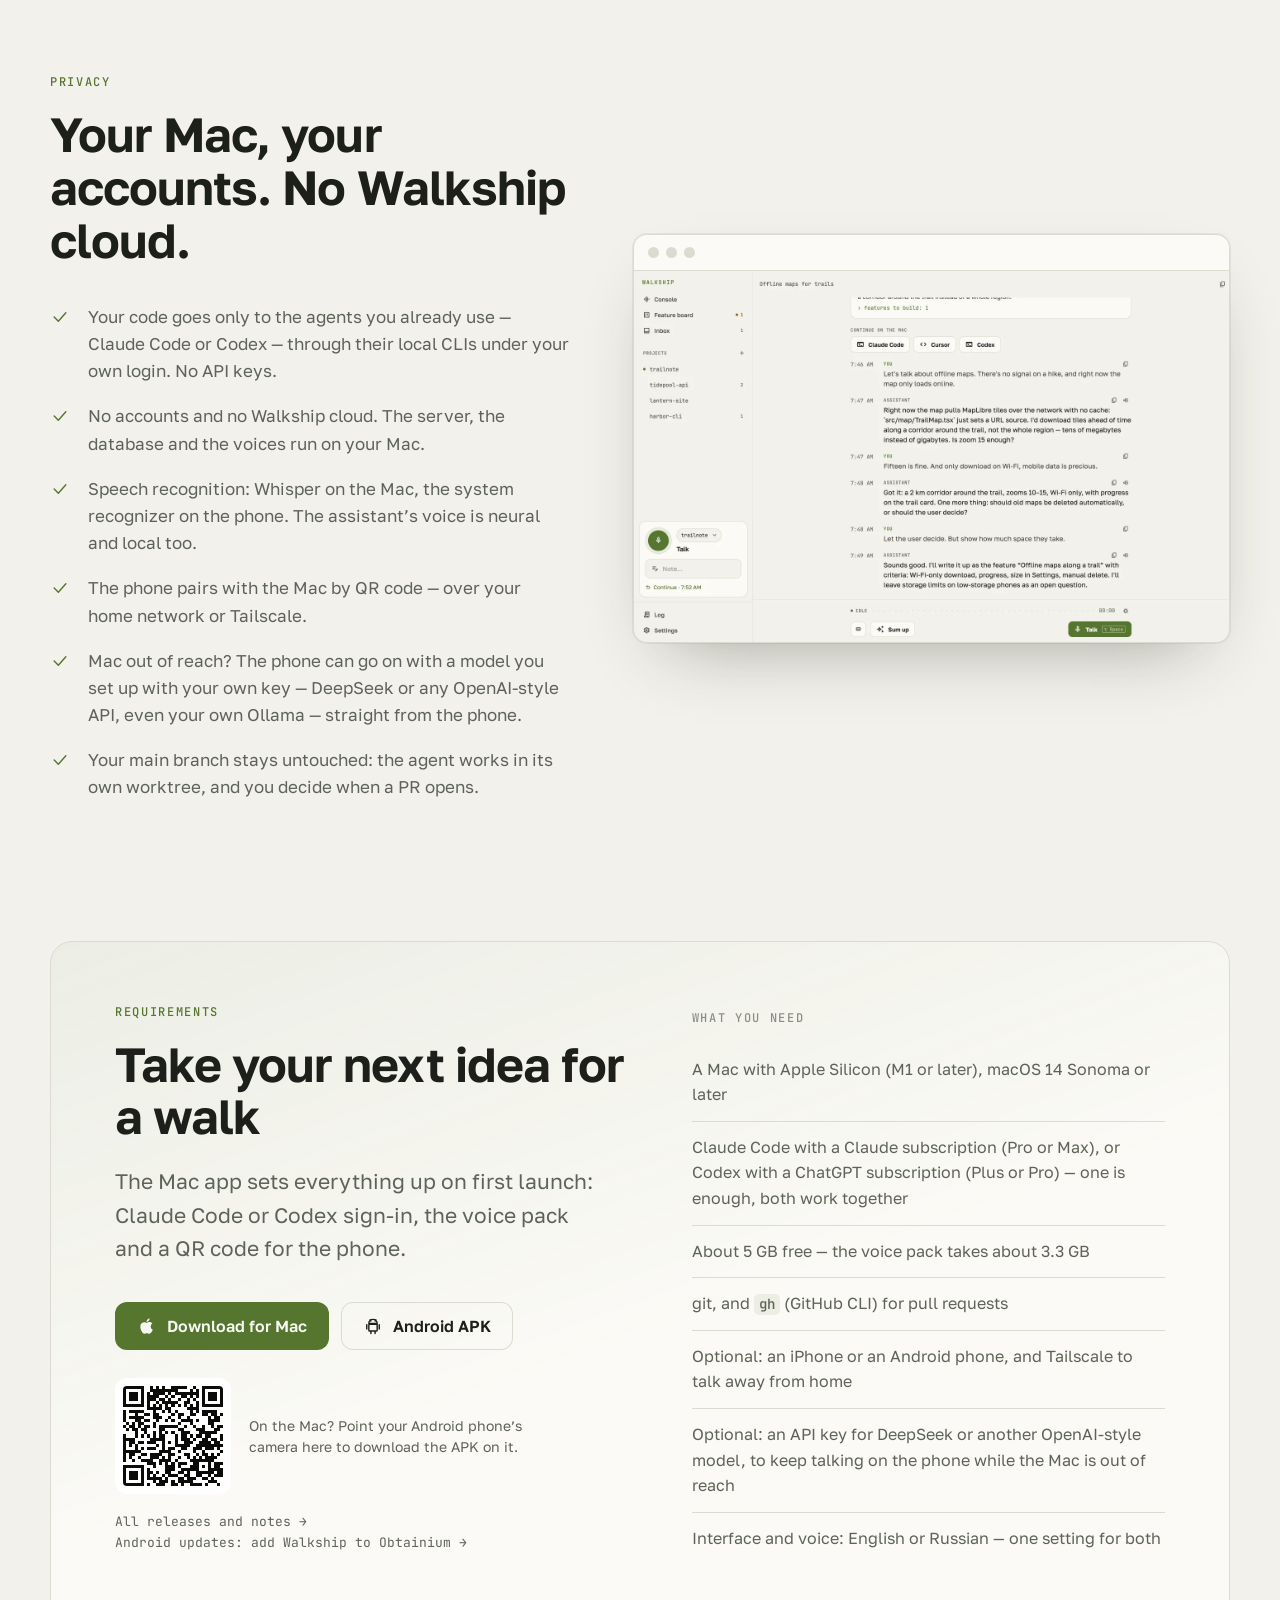
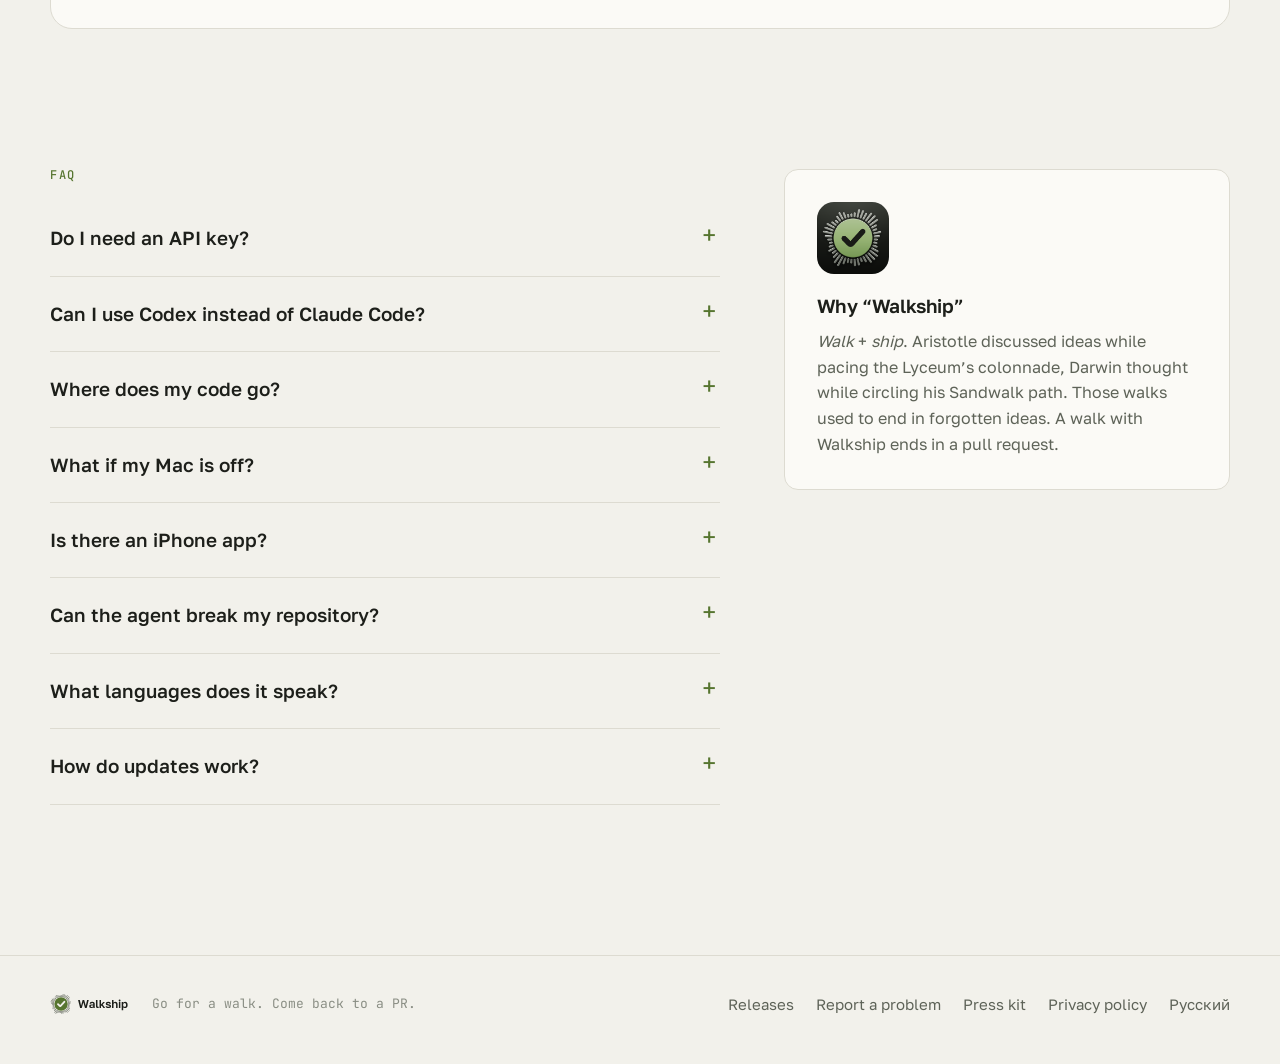
==== commit eedd8831: "Positioning for 1.11.0: ideas before code (new section, one line for life presets), the phone as a f" ====
--- a/docs/index.html
+++ b/docs/index.html
@@ -4,13 +4,13 @@
 <meta charset="utf-8">
 <meta name="viewport" content="width=device-width, initial-scale=1">
 <title>Walkship — go for a walk, come back to a PR</title>
-<meta name="description" content="A voice partner for your projects. Talk a feature through on a walk; Walkship writes the spec, and Claude Code or Codex builds it on your Mac.">
+<meta name="description" content="A voice partner for your projects. Talk a feature or a new product idea through on a walk; Walkship writes the spec, and Claude Code or Codex builds it on your Mac.">
 <link rel="canonical" href="https://ilyabazhenov.github.io/walkship/">
 <link rel="alternate" hreflang="en" href="https://ilyabazhenov.github.io/walkship/">
 <link rel="alternate" hreflang="ru" href="https://ilyabazhenov.github.io/walkship/ru/">
 <meta property="og:type" content="website">
 <meta property="og:title" content="Walkship — go for a walk, come back to a PR">
-<meta property="og:description" content="A voice partner for your projects. Talk a feature through on a walk; Walkship writes the spec, and Claude Code or Codex builds it on your Mac.">
+<meta property="og:description" content="A voice partner for your projects. Talk a feature or a new product idea through on a walk; Walkship writes the spec, and Claude Code or Codex builds it on your Mac.">
 <meta property="og:url" content="https://ilyabazhenov.github.io/walkship/">
 <meta property="og:image" content="https://ilyabazhenov.github.io/walkship/assets/og-en.png">
 <meta name="twitter:card" content="summary_large_image">
@@ -40,7 +40,7 @@
   <div class="wrap">
     <p class="label">A voice partner for your projects</p>
     <h1>Go for a walk.<br>Come back to a PR.</h1>
-    <p class="sub">Talk a feature through while you walk. Walkship turns the conversation into a spec, and your coding agent — Claude Code or Codex — builds it on your Mac.</p>
+    <p class="sub">Talk through a feature or a new product idea while you walk. Walkship turns the conversation into a spec, and your coding agent — Claude Code or Codex — builds it on your Mac.</p>
     <div class="cta">
       <a class="btn" data-asset="dmg" href="https://github.com/ilyabazhenov/walkship/releases/latest"><svg class="i" viewBox="0 0 24 24" fill="none" stroke="currentColor" stroke-width="1.7" stroke-linecap="round" stroke-linejoin="round" aria-hidden="true"><path d="M16.4 12.6c0-2.3 1.9-3.4 2-3.5-1.1-1.6-2.8-1.8-3.4-1.8-1.4-.1-2.8.9-3.5.9-.7 0-1.8-.9-3-.8a4.5 4.5 0 0 0-3.8 2.3c-1.6 2.8-.4 7 1.2 9.3.8 1.1 1.7 2.4 2.9 2.3 1.2 0 1.6-.7 3-.7s1.8.7 3 .7c1.3 0 2-1.1 2.8-2.3.9-1.3 1.2-2.5 1.3-2.6-.1 0-2.5-1-2.5-3.8ZM14.1 5.8c.6-.8 1.1-1.8 1-2.8-.9 0-2 .6-2.7 1.4-.6.7-1.1 1.7-1 2.7 1 .1 2-.5 2.7-1.3Z" fill="currentColor" stroke="none"/></svg>Download for Mac</a>
       <a class="btn btn-ghost" data-asset="apk" href="https://github.com/ilyabazhenov/walkship/releases/latest"><svg class="i" viewBox="0 0 24 24" fill="none" stroke="currentColor" stroke-width="1.7" stroke-linecap="round" stroke-linejoin="round" aria-hidden="true"><path d="M7 10h10v7a1 1 0 0 1-1 1H8a1 1 0 0 1-1-1v-7ZM7 9a5 5 0 0 1 10 0H7ZM4.5 10.5v5M19.5 10.5v5M9.5 18v3M14.5 18v3M8.5 4.5l1 1.5M15.5 4.5l-1 1.5"/></svg>Android APK</a>
@@ -96,6 +96,21 @@
   </div>
 </section>
 
+<section id="idea" class="section">
+  <div class="wrap">
+    <p class="label">Before the code</p>
+    <h2>Start with an idea. Connect the code when there is some.</h2>
+    <p class="sub">A product often begins as a conversation, long before a repository. Walkship keeps it from the first walk to the first PR.</p>
+    <ul class="ticks ticks-2">
+      <li><svg class="i" viewBox="0 0 24 24" fill="none" stroke="currentColor" stroke-width="1.7" stroke-linecap="round" stroke-linejoin="round" aria-hidden="true"><path d="m5 12 5 5 9-10"/></svg><span>A project can start without code: an idea you talk over across several walks, with memory, notes and summaries</span></li>
+      <li><svg class="i" viewBox="0 0 24 24" fill="none" stroke="currentColor" stroke-width="1.7" stroke-linecap="round" stroke-linejoin="round" aria-hidden="true"><path d="m5 12 5 5 9-10"/></svg><span>The Product preset gives the assistant the right habits: tell what’s checked from what’s a guess, keep to the first version</span></li>
+      <li><svg class="i" viewBox="0 0 24 24" fill="none" stroke="currentColor" stroke-width="1.7" stroke-linecap="round" stroke-linejoin="round" aria-hidden="true"><path d="m5 12 5 5 9-10"/></svg><span>Instead of features, the summary keeps to-dos you tick off, on the Mac and the phone alike</span></li>
+      <li><svg class="i" viewBox="0 0 24 24" fill="none" stroke="currentColor" stroke-width="1.7" stroke-linecap="round" stroke-linejoin="round" aria-hidden="true"><path d="m5 12 5 5 9-10"/></svg><span>Once a repository exists, “Connect code” attaches the folder: discussions and to-dos stay, and to-dos can go to an agent</span></li>
+      <li><svg class="i" viewBox="0 0 24 24" fill="none" stroke="currentColor" stroke-width="1.7" stroke-linecap="round" stroke-linejoin="round" aria-hidden="true"><path d="m5 12 5 5 9-10"/></svg><span>Not just code: presets for a trip, a renovation, a move or an event — the same talks, memory and summaries</span></li>
+    </ul>
+  </div>
+</section>
+
 <section id="features" class="section">
   <div class="wrap">
     <p class="label">Features</p>
@@ -109,7 +124,7 @@
       <article class="card"><svg class="i" viewBox="0 0 24 24" fill="none" stroke="currentColor" stroke-width="1.7" stroke-linecap="round" stroke-linejoin="round" aria-hidden="true"><rect x="3" y="4" width="18" height="12" rx="2"/><path d="M8 20h8M12 16v4"/></svg><h3>Continue on the Mac</h3><p>Open a spec or a transcript in Claude Code, Cursor or Codex with one click.</p></article>
       <article class="card"><svg class="i" viewBox="0 0 24 24" fill="none" stroke="currentColor" stroke-width="1.7" stroke-linecap="round" stroke-linejoin="round" aria-hidden="true"><path d="M8 7 3 12l5 5M16 7l5 5-5 5M14 4l-4 16"/></svg><h3>MCP for your agents</h3><p>Claude Code, Cursor and Codex in the repo can see the project’s ideas, decisions and features.</p></article>
       <article class="card"><svg class="i" viewBox="0 0 24 24" fill="none" stroke="currentColor" stroke-width="1.7" stroke-linecap="round" stroke-linejoin="round" aria-hidden="true"><path d="M9 2v6M15 2v6M6 8h12v4a6 6 0 0 1-12 0V8ZM12 18v4"/></svg><h3>Your MCP servers</h3><p>Connect Jira, Sentry or a database, and the assistant uses them in conversation.</p></article>
-      <article class="card"><svg class="i" viewBox="0 0 24 24" fill="none" stroke="currentColor" stroke-width="1.7" stroke-linecap="round" stroke-linejoin="round" aria-hidden="true"><path d="M2 8.8a15 15 0 0 1 20 0M5 12.5a10 10 0 0 1 14 0M8.5 16a5 5 0 0 1 7 0"/><circle cx="12" cy="19.5" r="1"/></svg><h3>Nothing lost offline</h3><p>A phrase you said waits on the phone and goes out once the server is back.</p></article>
+      <article class="card"><svg class="i" viewBox="0 0 24 24" fill="none" stroke="currentColor" stroke-width="1.7" stroke-linecap="round" stroke-linejoin="round" aria-hidden="true"><path d="M2 8.8a15 15 0 0 1 20 0M5 12.5a10 10 0 0 1 14 0M8.5 16a5 5 0 0 1 7 0"/><circle cx="12" cy="19.5" r="1"/></svg><h3>When the Mac is out of reach</h3><p>A phrase you said waits on the phone and goes out once the Mac is back. Or go on talking through a model with your own key — it all moves to the Mac later.</p></article>
     </div>
   </div>
 </section>
@@ -137,12 +152,13 @@
   <div class="wrap split">
     <div>
       <p class="label">Privacy</p>
-      <h2>Runs on your Mac. Nowhere else.</h2>
+      <h2>Your Mac, your accounts. No Walkship cloud.</h2>
       <ul class="ticks">
         <li><svg class="i" viewBox="0 0 24 24" fill="none" stroke="currentColor" stroke-width="1.7" stroke-linecap="round" stroke-linejoin="round" aria-hidden="true"><path d="m5 12 5 5 9-10"/></svg><span>Your code goes only to the agents you already use — Claude Code or Codex — through their local CLIs under your own login. No API keys.</span></li>
         <li><svg class="i" viewBox="0 0 24 24" fill="none" stroke="currentColor" stroke-width="1.7" stroke-linecap="round" stroke-linejoin="round" aria-hidden="true"><path d="m5 12 5 5 9-10"/></svg><span>No accounts and no Walkship cloud. The server, the database and the voices run on your Mac.</span></li>
         <li><svg class="i" viewBox="0 0 24 24" fill="none" stroke="currentColor" stroke-width="1.7" stroke-linecap="round" stroke-linejoin="round" aria-hidden="true"><path d="m5 12 5 5 9-10"/></svg><span>Speech recognition: Whisper on the Mac, the system recognizer on the phone. The assistant’s voice is neural and local too.</span></li>
         <li><svg class="i" viewBox="0 0 24 24" fill="none" stroke="currentColor" stroke-width="1.7" stroke-linecap="round" stroke-linejoin="round" aria-hidden="true"><path d="m5 12 5 5 9-10"/></svg><span>The phone pairs with the Mac by QR code — over your home network or Tailscale.</span></li>
+        <li><svg class="i" viewBox="0 0 24 24" fill="none" stroke="currentColor" stroke-width="1.7" stroke-linecap="round" stroke-linejoin="round" aria-hidden="true"><path d="m5 12 5 5 9-10"/></svg><span>Mac out of reach? The phone can go on with a model you set up with your own key — DeepSeek or any OpenAI-style API, even your own Ollama — straight from the phone.</span></li>
         <li><svg class="i" viewBox="0 0 24 24" fill="none" stroke="currentColor" stroke-width="1.7" stroke-linecap="round" stroke-linejoin="round" aria-hidden="true"><path d="m5 12 5 5 9-10"/></svg><span>Your main branch stays untouched: the agent works in its own worktree, and you decide when a PR opens.</span></li>
       </ul>
     </div>
@@ -178,6 +194,7 @@
           <li>About 5 GB free — the voice pack takes about 3.3 GB</li>
           <li>git, and <code>gh</code> (GitHub CLI) for pull requests</li>
           <li>Optional: an iPhone or an Android phone, and Tailscale to talk away from home</li>
+          <li>Optional: an API key for DeepSeek or another OpenAI-style model, to keep talking on the phone while the Mac is out of reach</li>
           <li>Interface and voice: English or Russian — one setting for both</li>
         </ul>
       </div>
@@ -190,9 +207,10 @@
     <div>
       <p class="label">FAQ</p>
       <div class="faq">
-        <details><summary>Do I need an API key?</summary><p>No. Everything runs through Claude Code or Codex on your own Claude or ChatGPT subscription.</p></details>
+        <details><summary>Do I need an API key?</summary><p>Not with the Mac: everything runs through Claude Code or Codex on your own Claude or ChatGPT subscription. A key is needed only to keep talking on the phone while the Mac is out of reach — for DeepSeek or any OpenAI-style API.</p></details>
         <details><summary>Can I use Codex instead of Claude Code?</summary><p>Yes, for everything: in Settings → Agents & models the conversation, summaries and implementation each pick Claude or Codex and a model. When one subscription runs out, the assistant offers to go on with the other.</p></details>
-        <details><summary>Where does my code go?</summary><p>Only to the agents you use — Claude Code or Codex — exactly as if you ran them yourself. Walkship has no cloud server.</p></details>
+        <details><summary>Where does my code go?</summary><p>Only to the agents you use — Claude Code or Codex — exactly as if you ran them yourself. When you talk on the phone without the Mac, what the assistant reads goes to the model you set up with your own key. Walkship has no cloud server.</p></details>
+        <details><summary>What if my Mac is off?</summary><p>The phone offers to go on through your own model. It remembers what the Mac knew about the project — past summaries, features, notes — and reads the code from GitHub if you sign in. Once the Mac is back, everything you said moves over to it, and a feature you asked to build starts there.</p></details>
         <details><summary>Is there an iPhone app?</summary><p>Yes, it’s on its way to the App Store. Android is available now as an APK, and on the Mac you can talk right in the app.</p></details>
         <details><summary>Can the agent break my repository?</summary><p>It works in a separate git worktree on its own branch. Your main branch stays as it was, and a PR opens only when you say so.</p></details>
         <details><summary>What languages does it speak?</summary><p>English and Russian. One setting switches the screens, the assistant and the voice, on the Mac and the phone alike.</p></details>
--- a/docs/assets/style.css
+++ b/docs/assets/style.css
@@ -198,6 +198,8 @@
 .ticks { list-style: none; padding: 0; margin: 36px 0 0; display: grid; gap: 18px; }
 .ticks li { display: grid; grid-template-columns: 24px 1fr; gap: 14px; color: var(--muted); }
 .ticks .i { width: 20px; height: 20px; color: var(--accent); margin-top: 4px; }
+/* A text-only list across two columns, for a section without a screenshot. */
+.ticks-2 { grid-template-columns: 1fr 1fr; column-gap: 64px; row-gap: 22px; margin-top: 44px; }
 
 .panel {
   display: grid; grid-template-columns: 1.1fr 1fr; gap: 56px;
@@ -266,6 +268,7 @@
   .flow-out:nth-child(2) > * { grid-column: 2; }
   .flow-note { text-align: center; }
   .grid { grid-template-columns: 1fr 1fr; }
+  .ticks-2 { grid-template-columns: 1fr; }
   .split { gap: 48px; }
 }
 @media (max-width: 640px) {
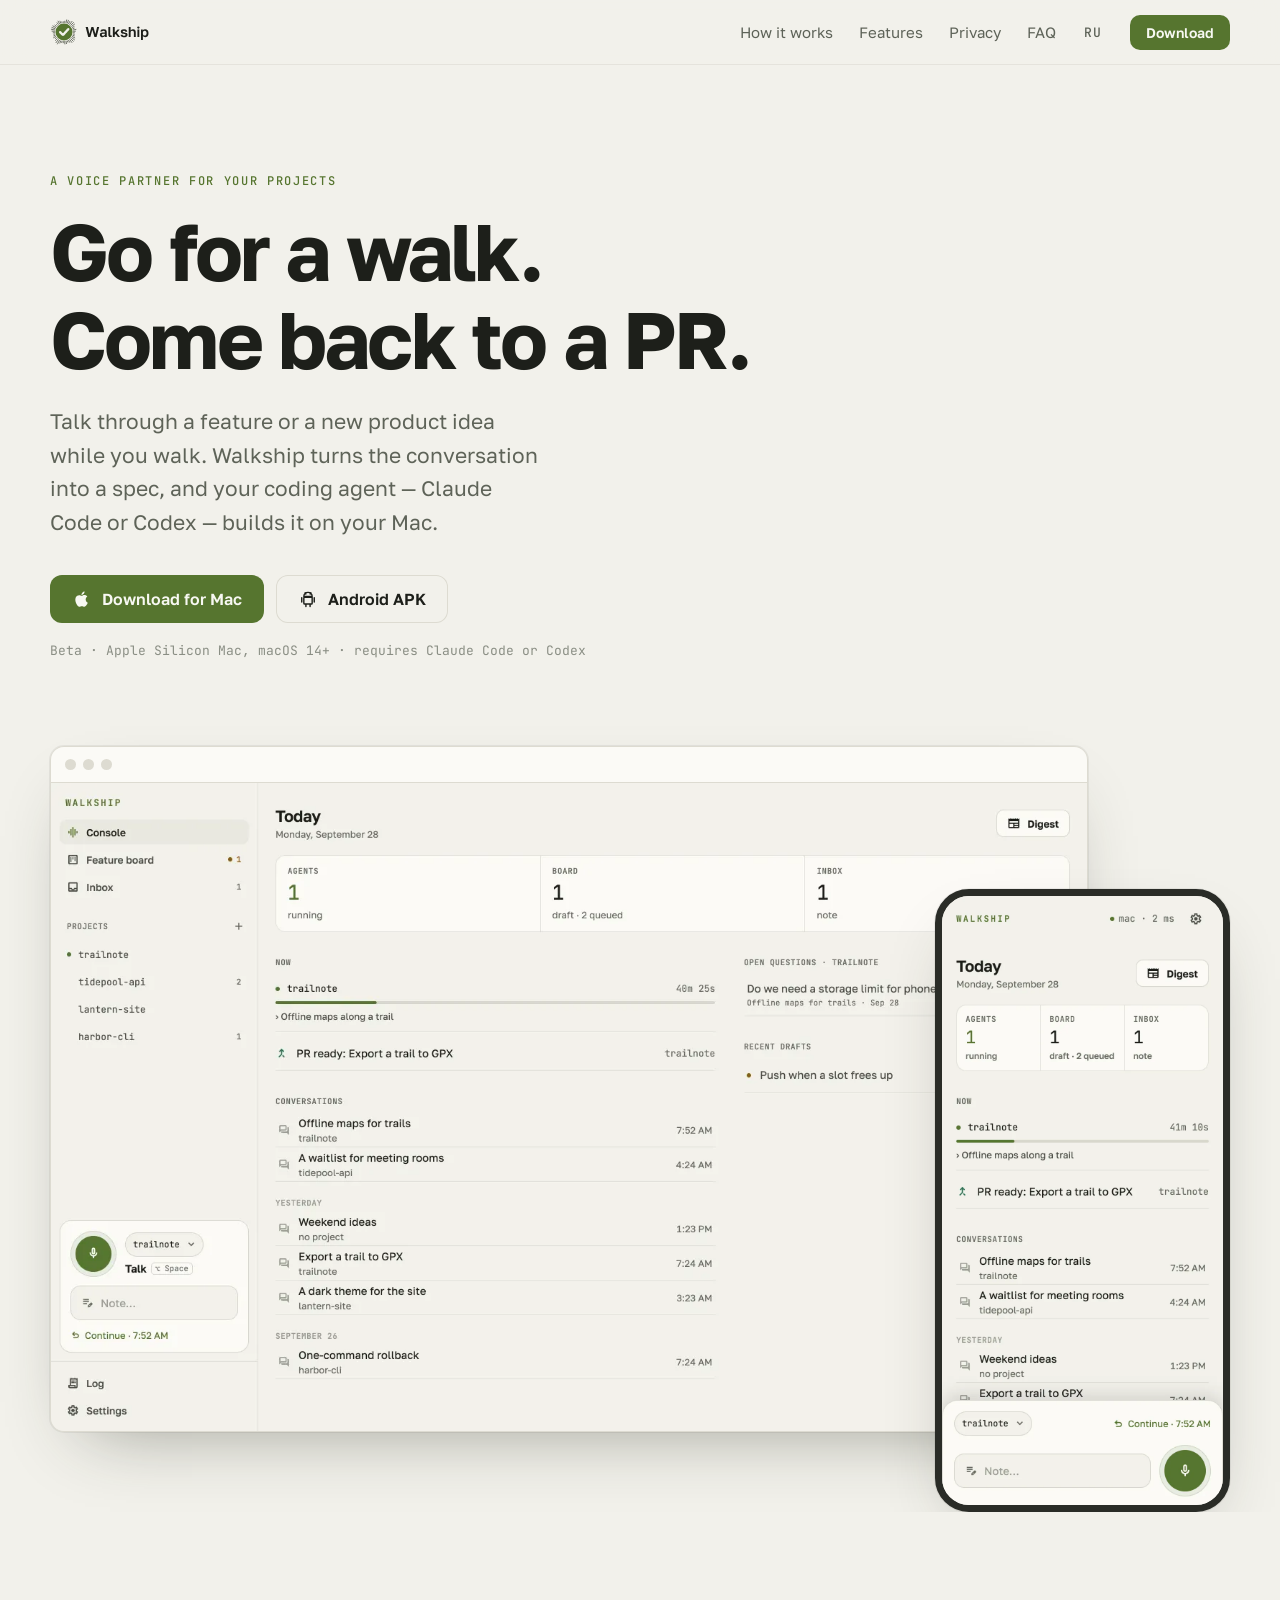
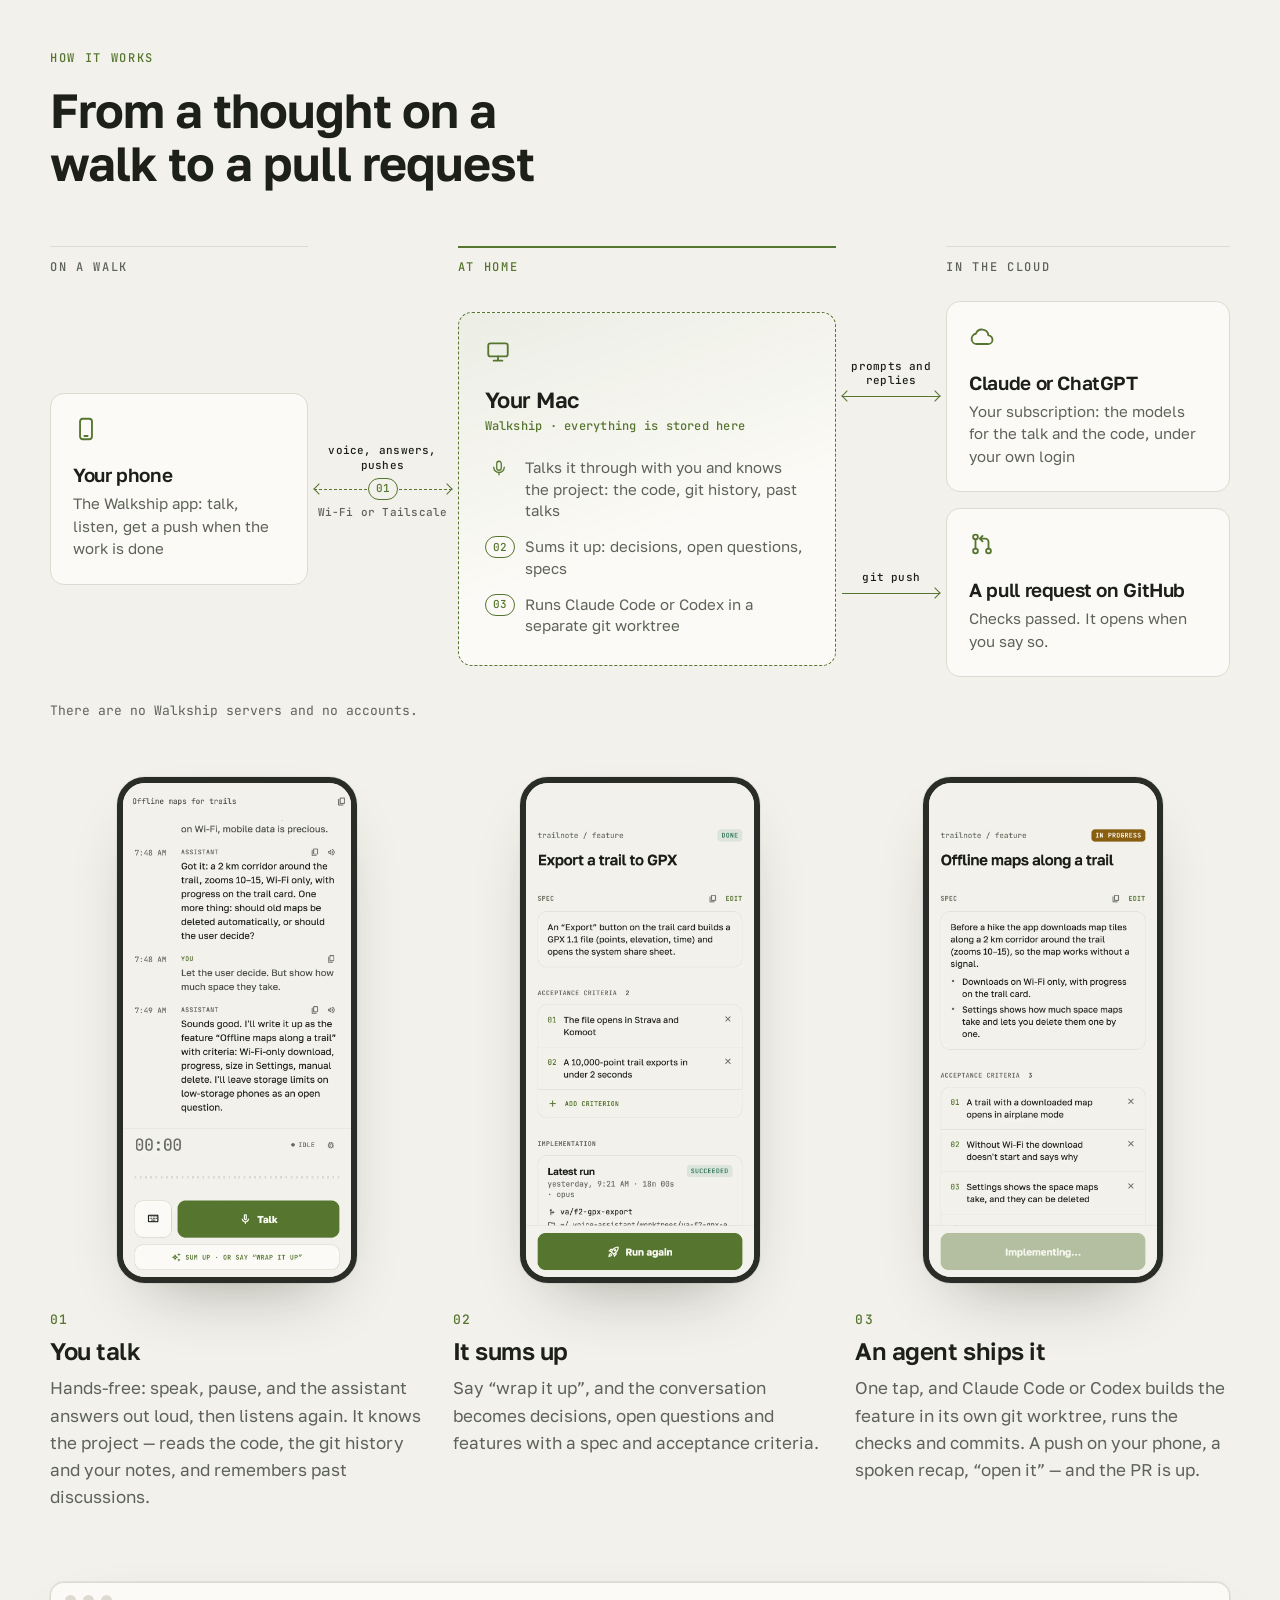
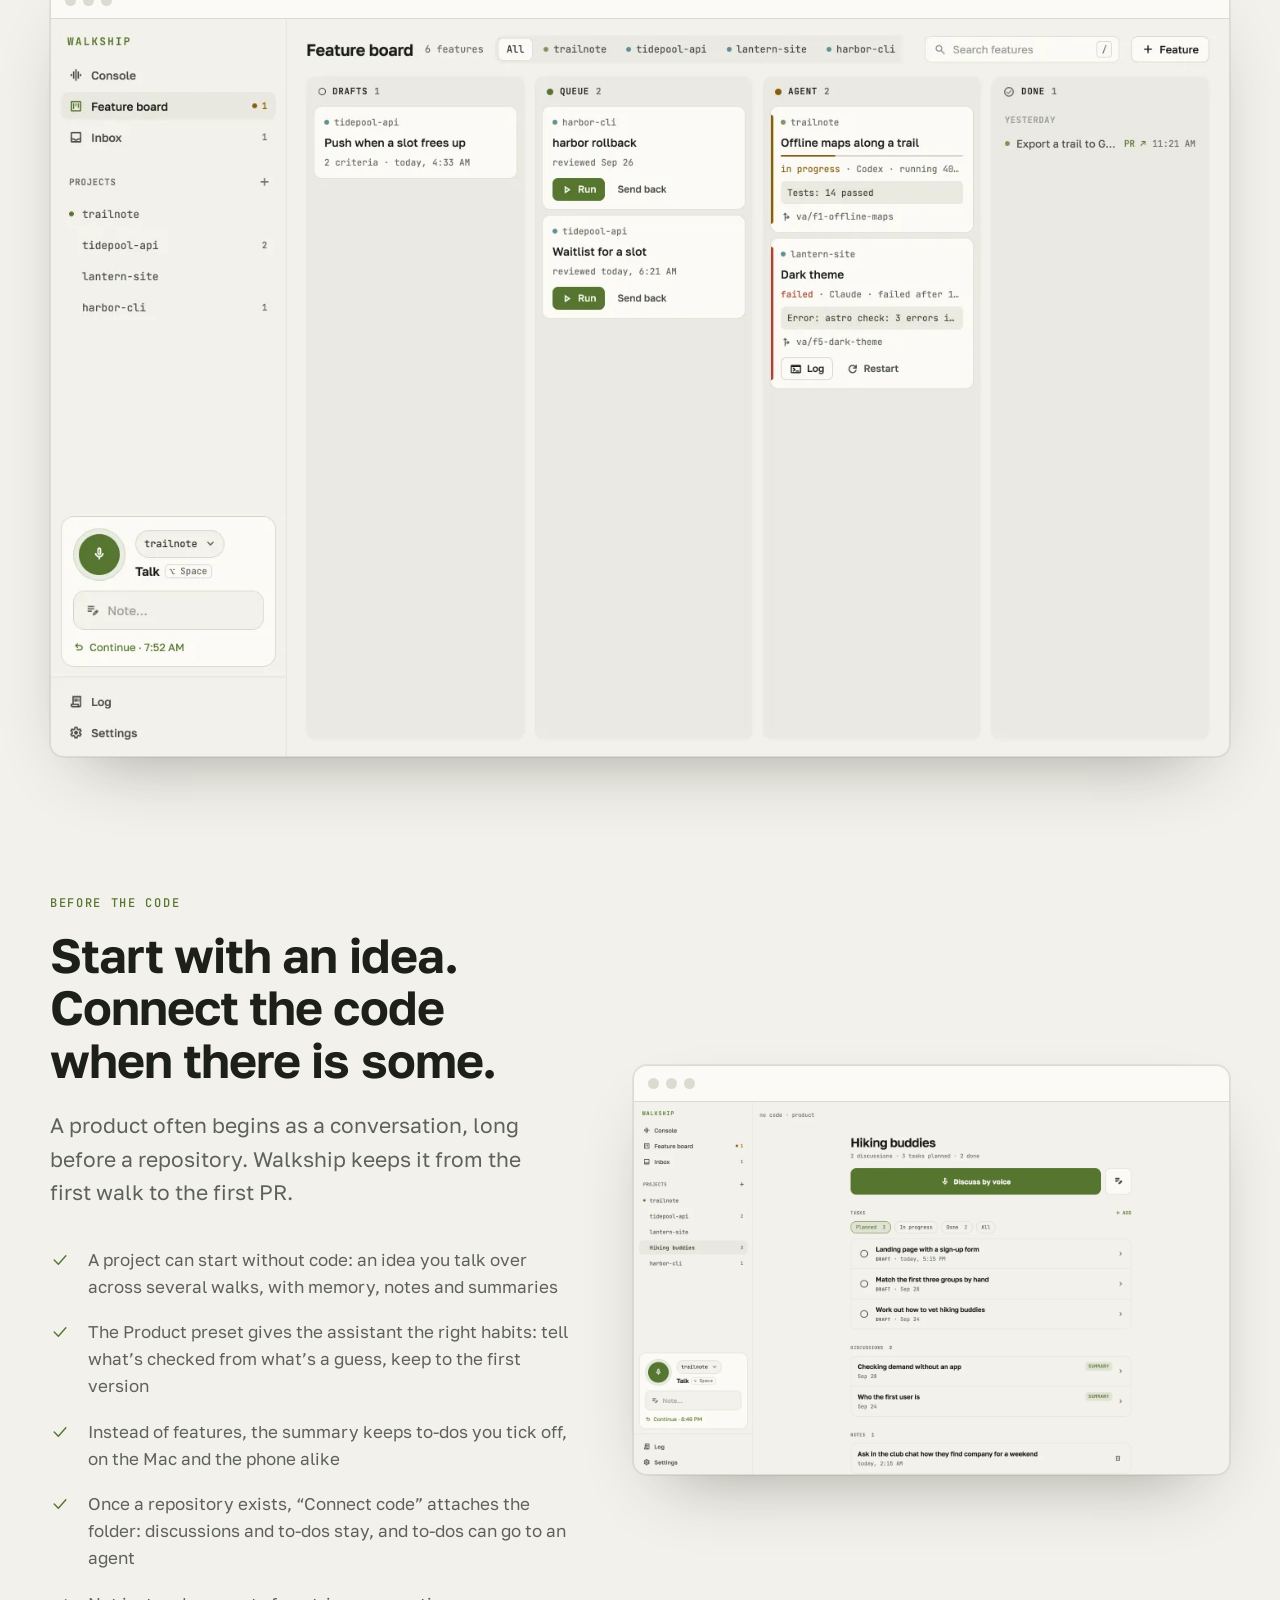
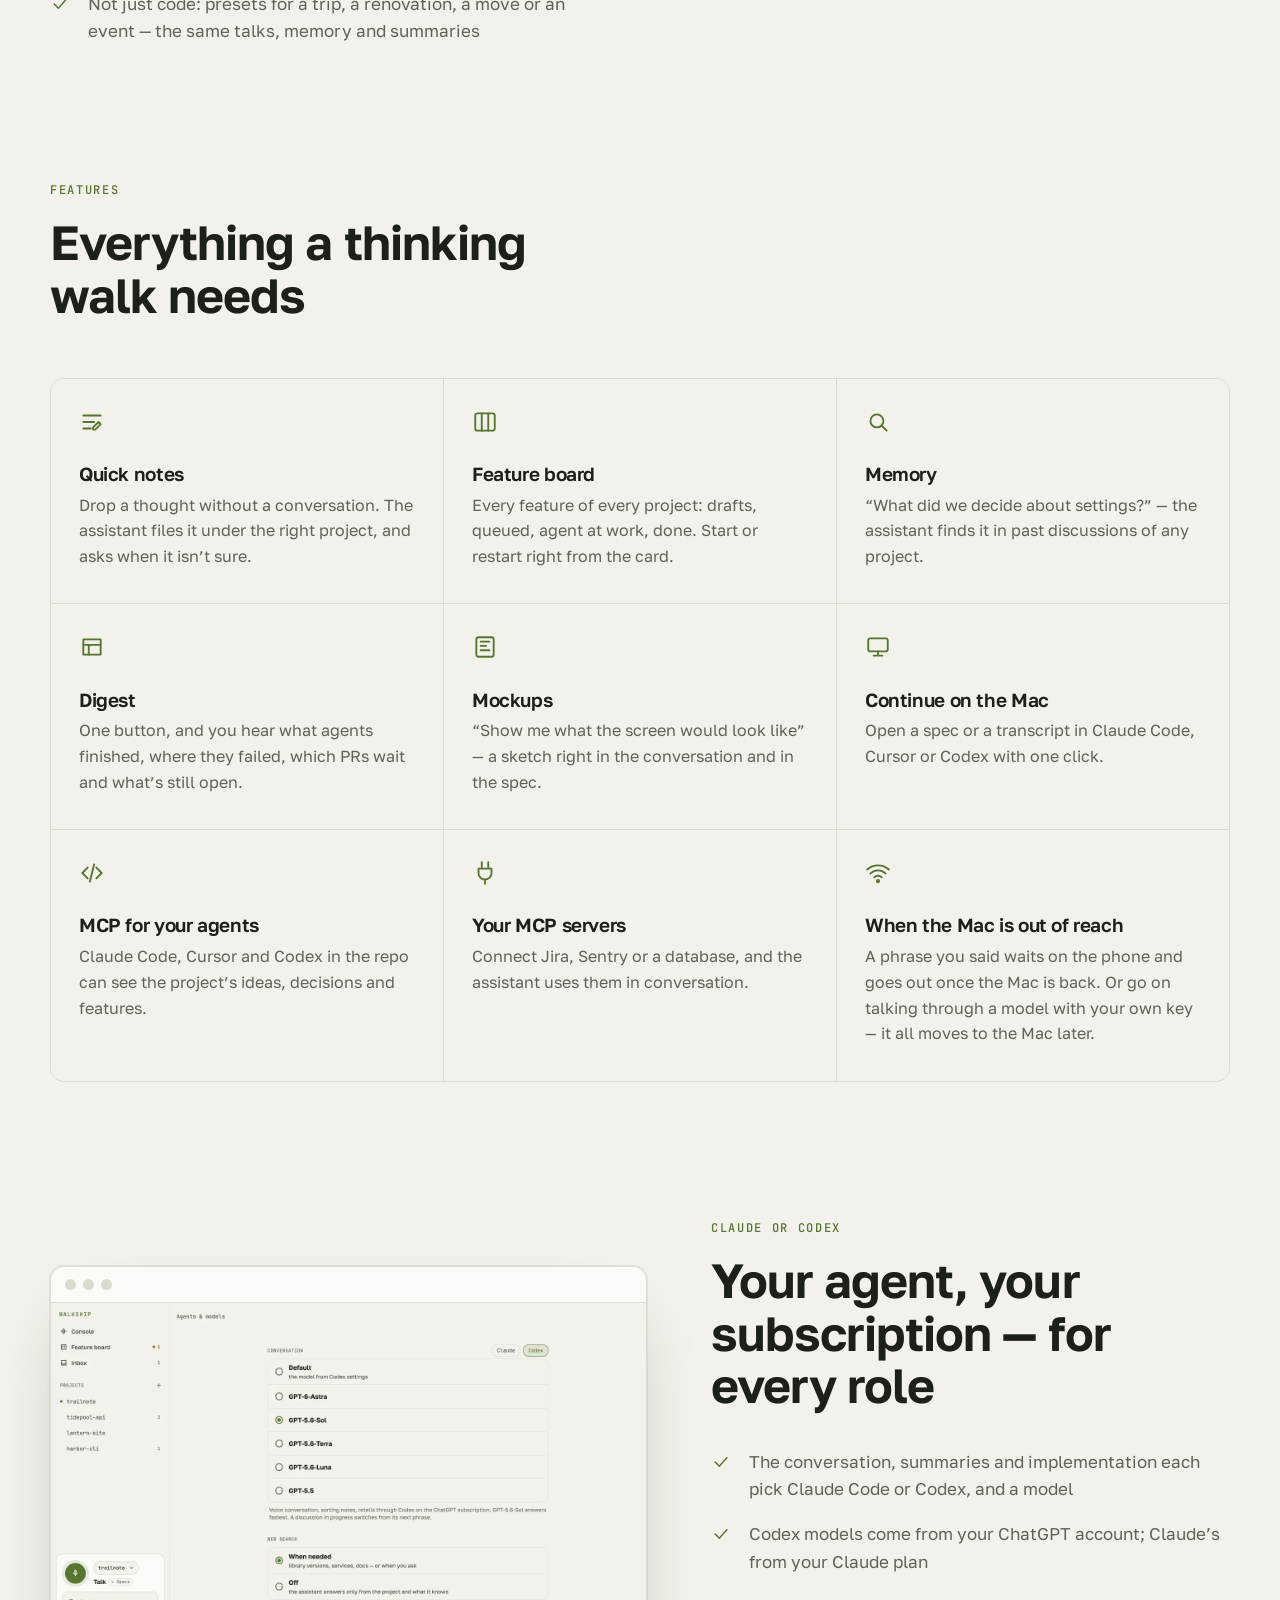
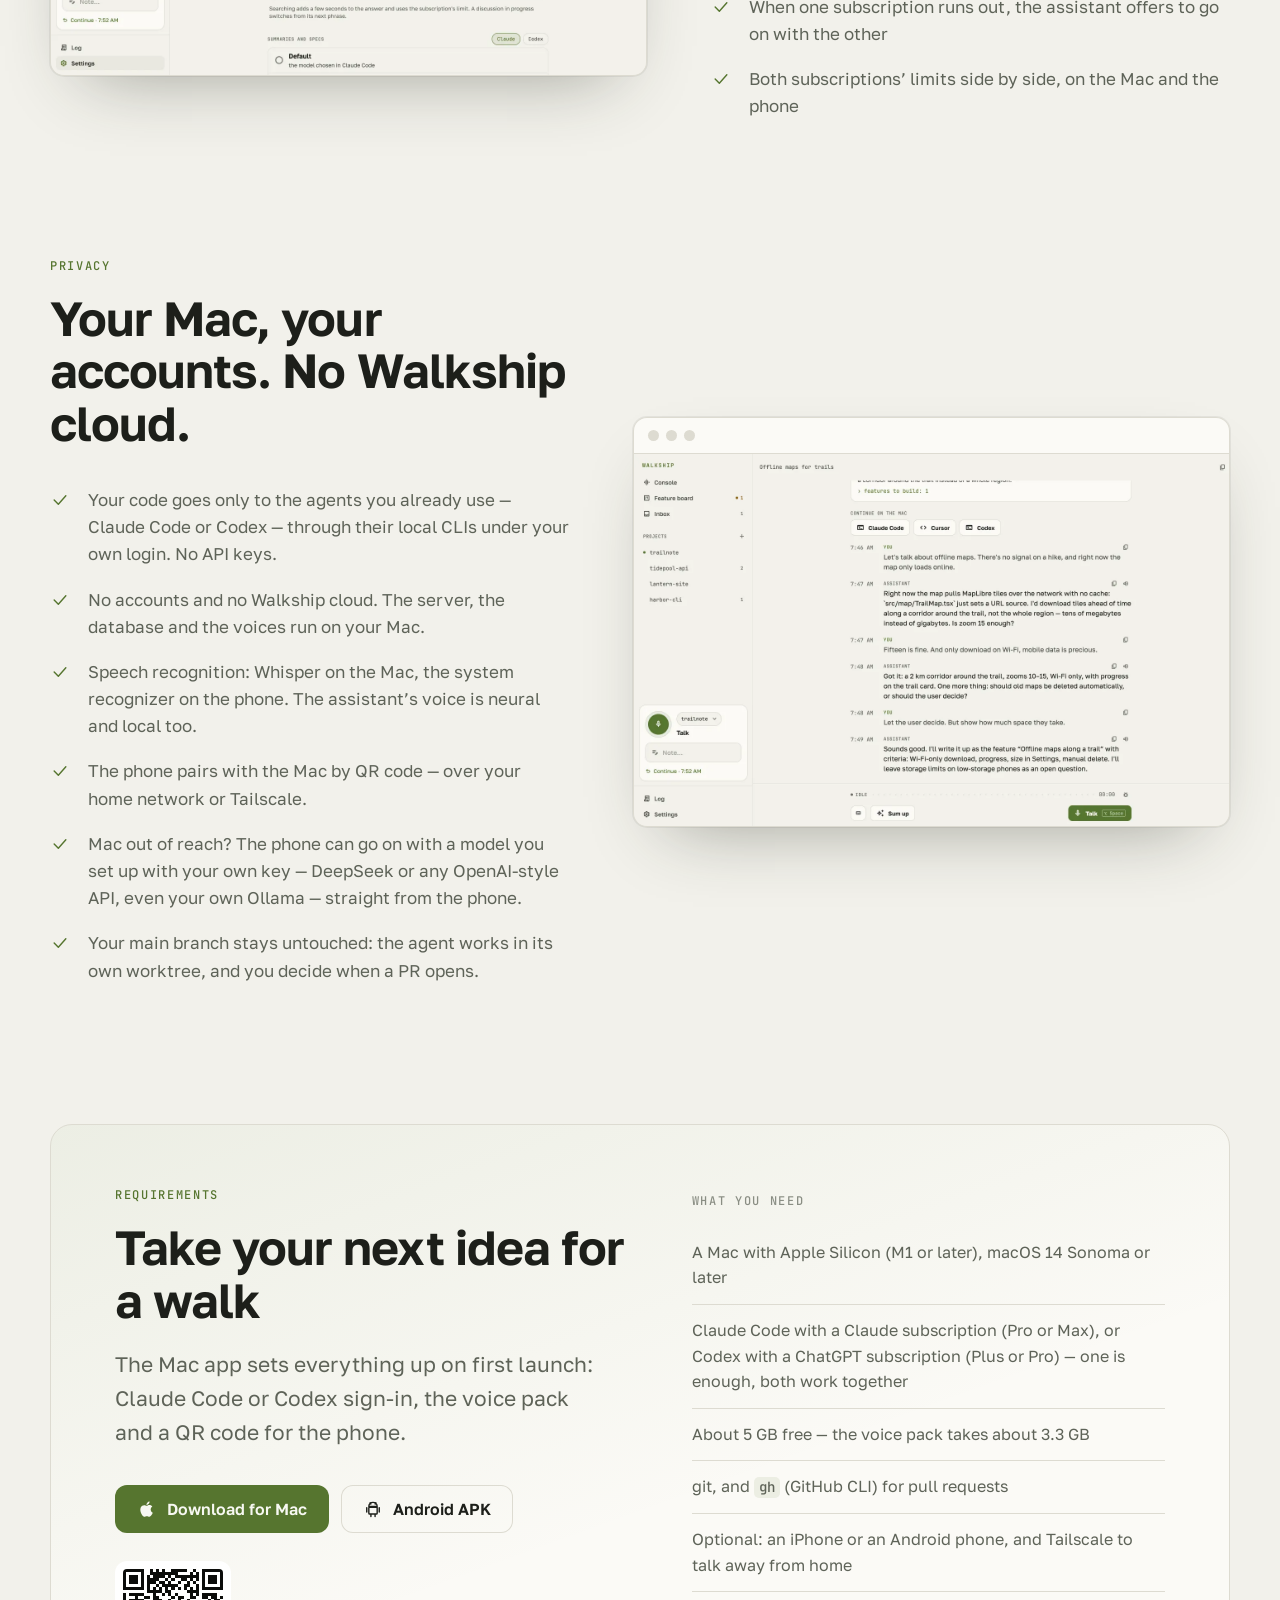
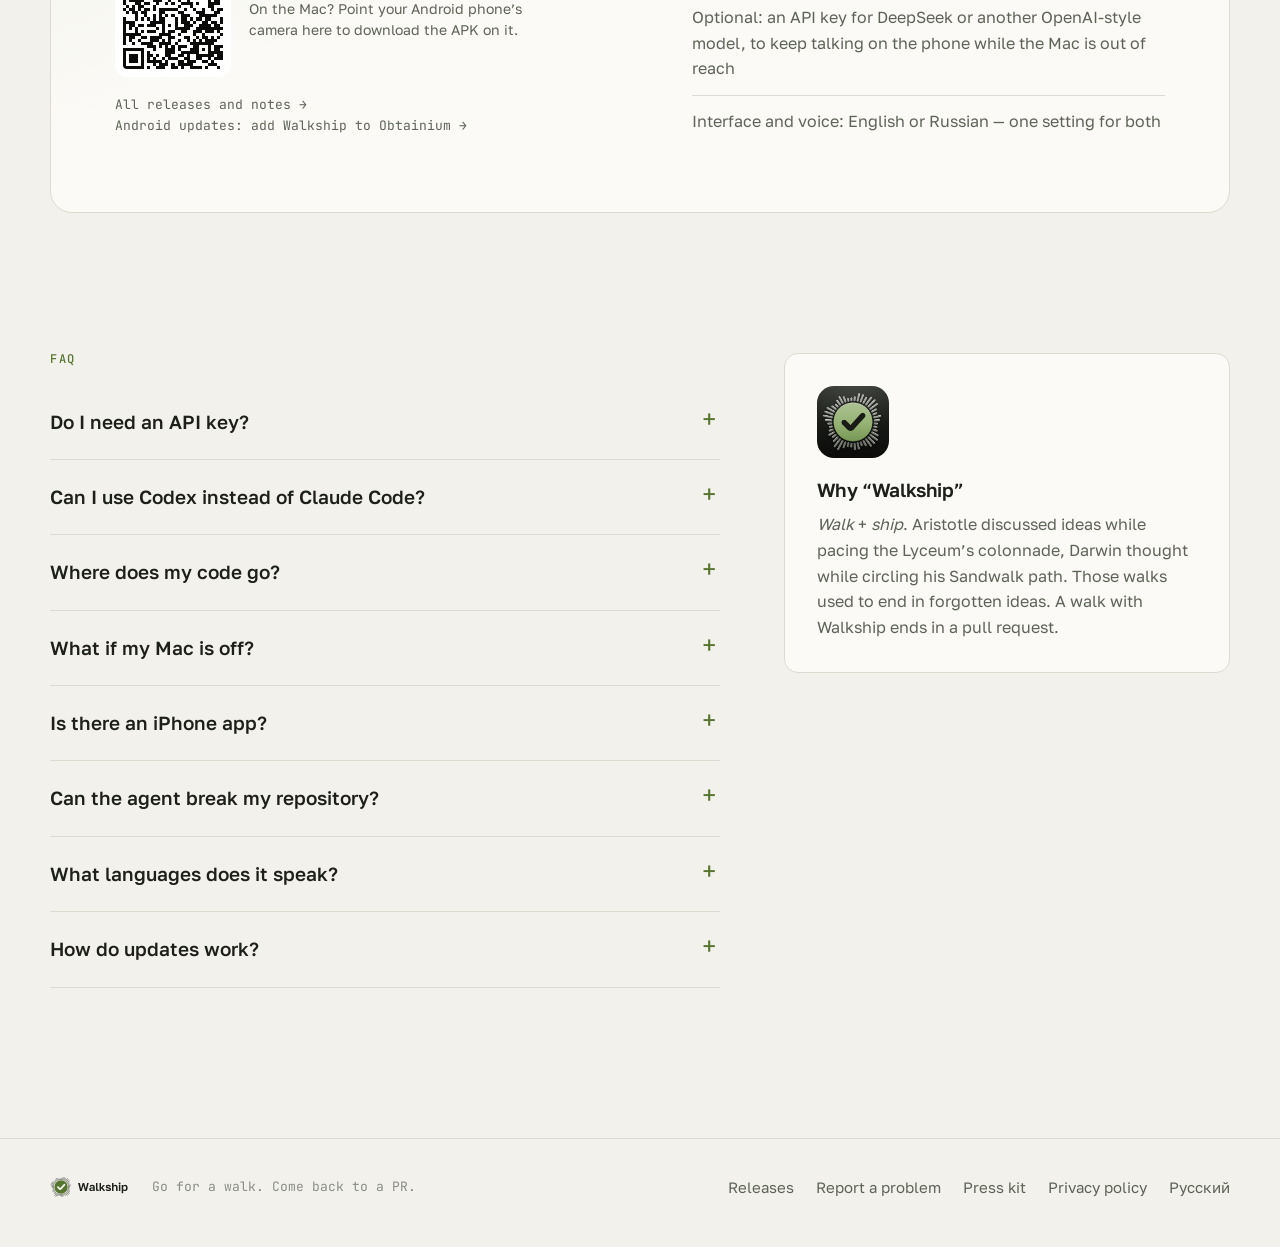
==== commit 99de7b99: "«Before the code» section with a screenshot of a project without code (Mac window, en/ru, both theme" ====
--- a/docs/index.html
+++ b/docs/index.html
@@ -97,17 +97,23 @@
 </section>
 
 <section id="idea" class="section">
-  <div class="wrap">
-    <p class="label">Before the code</p>
-    <h2>Start with an idea. Connect the code when there is some.</h2>
-    <p class="sub">A product often begins as a conversation, long before a repository. Walkship keeps it from the first walk to the first PR.</p>
-    <ul class="ticks ticks-2">
-      <li><svg class="i" viewBox="0 0 24 24" fill="none" stroke="currentColor" stroke-width="1.7" stroke-linecap="round" stroke-linejoin="round" aria-hidden="true"><path d="m5 12 5 5 9-10"/></svg><span>A project can start without code: an idea you talk over across several walks, with memory, notes and summaries</span></li>
-      <li><svg class="i" viewBox="0 0 24 24" fill="none" stroke="currentColor" stroke-width="1.7" stroke-linecap="round" stroke-linejoin="round" aria-hidden="true"><path d="m5 12 5 5 9-10"/></svg><span>The Product preset gives the assistant the right habits: tell what’s checked from what’s a guess, keep to the first version</span></li>
-      <li><svg class="i" viewBox="0 0 24 24" fill="none" stroke="currentColor" stroke-width="1.7" stroke-linecap="round" stroke-linejoin="round" aria-hidden="true"><path d="m5 12 5 5 9-10"/></svg><span>Instead of features, the summary keeps to-dos you tick off, on the Mac and the phone alike</span></li>
-      <li><svg class="i" viewBox="0 0 24 24" fill="none" stroke="currentColor" stroke-width="1.7" stroke-linecap="round" stroke-linejoin="round" aria-hidden="true"><path d="m5 12 5 5 9-10"/></svg><span>Once a repository exists, “Connect code” attaches the folder: discussions and to-dos stay, and to-dos can go to an agent</span></li>
-      <li><svg class="i" viewBox="0 0 24 24" fill="none" stroke="currentColor" stroke-width="1.7" stroke-linecap="round" stroke-linejoin="round" aria-hidden="true"><path d="m5 12 5 5 9-10"/></svg><span>Not just code: presets for a trip, a renovation, a move or an event — the same talks, memory and summaries</span></li>
-    </ul>
+  <div class="wrap split">
+    <div>
+      <p class="label">Before the code</p>
+      <h2>Start with an idea. Connect the code when there is some.</h2>
+      <p class="sub">A product often begins as a conversation, long before a repository. Walkship keeps it from the first walk to the first PR.</p>
+      <ul class="ticks">
+        <li><svg class="i" viewBox="0 0 24 24" fill="none" stroke="currentColor" stroke-width="1.7" stroke-linecap="round" stroke-linejoin="round" aria-hidden="true"><path d="m5 12 5 5 9-10"/></svg><span>A project can start without code: an idea you talk over across several walks, with memory, notes and summaries</span></li>
+        <li><svg class="i" viewBox="0 0 24 24" fill="none" stroke="currentColor" stroke-width="1.7" stroke-linecap="round" stroke-linejoin="round" aria-hidden="true"><path d="m5 12 5 5 9-10"/></svg><span>The Product preset gives the assistant the right habits: tell what’s checked from what’s a guess, keep to the first version</span></li>
+        <li><svg class="i" viewBox="0 0 24 24" fill="none" stroke="currentColor" stroke-width="1.7" stroke-linecap="round" stroke-linejoin="round" aria-hidden="true"><path d="m5 12 5 5 9-10"/></svg><span>Instead of features, the summary keeps to-dos you tick off, on the Mac and the phone alike</span></li>
+        <li><svg class="i" viewBox="0 0 24 24" fill="none" stroke="currentColor" stroke-width="1.7" stroke-linecap="round" stroke-linejoin="round" aria-hidden="true"><path d="m5 12 5 5 9-10"/></svg><span>Once a repository exists, “Connect code” attaches the folder: discussions and to-dos stay, and to-dos can go to an agent</span></li>
+        <li><svg class="i" viewBox="0 0 24 24" fill="none" stroke="currentColor" stroke-width="1.7" stroke-linecap="round" stroke-linejoin="round" aria-hidden="true"><path d="m5 12 5 5 9-10"/></svg><span>Not just code: presets for a trip, a renovation, a move or an event — the same talks, memory and summaries</span></li>
+      </ul>
+    </div>
+    <div class="window window-side">
+      <div class="window-bar"><i></i><i></i><i></i></div>
+      <picture class="window-shot"><source media="(prefers-color-scheme: light)" srcset="assets/img/en/mac-idea-light.webp"><img src="assets/img/en/mac-idea-dark.webp" alt="A project without code on the Mac: a product idea with its to-dos, discussions and notes" loading="lazy" decoding="async"></picture>
+    </div>
   </div>
 </section>
 
--- a/docs/assets/style.css
+++ b/docs/assets/style.css
@@ -198,8 +198,6 @@
 .ticks { list-style: none; padding: 0; margin: 36px 0 0; display: grid; gap: 18px; }
 .ticks li { display: grid; grid-template-columns: 24px 1fr; gap: 14px; color: var(--muted); }
 .ticks .i { width: 20px; height: 20px; color: var(--accent); margin-top: 4px; }
-/* A text-only list across two columns, for a section without a screenshot. */
-.ticks-2 { grid-template-columns: 1fr 1fr; column-gap: 64px; row-gap: 22px; margin-top: 44px; }
 
 .panel {
   display: grid; grid-template-columns: 1.1fr 1fr; gap: 56px;
@@ -268,7 +266,6 @@
   .flow-out:nth-child(2) > * { grid-column: 2; }
   .flow-note { text-align: center; }
   .grid { grid-template-columns: 1fr 1fr; }
-  .ticks-2 { grid-template-columns: 1fr; }
   .split { gap: 48px; }
 }
 @media (max-width: 640px) {
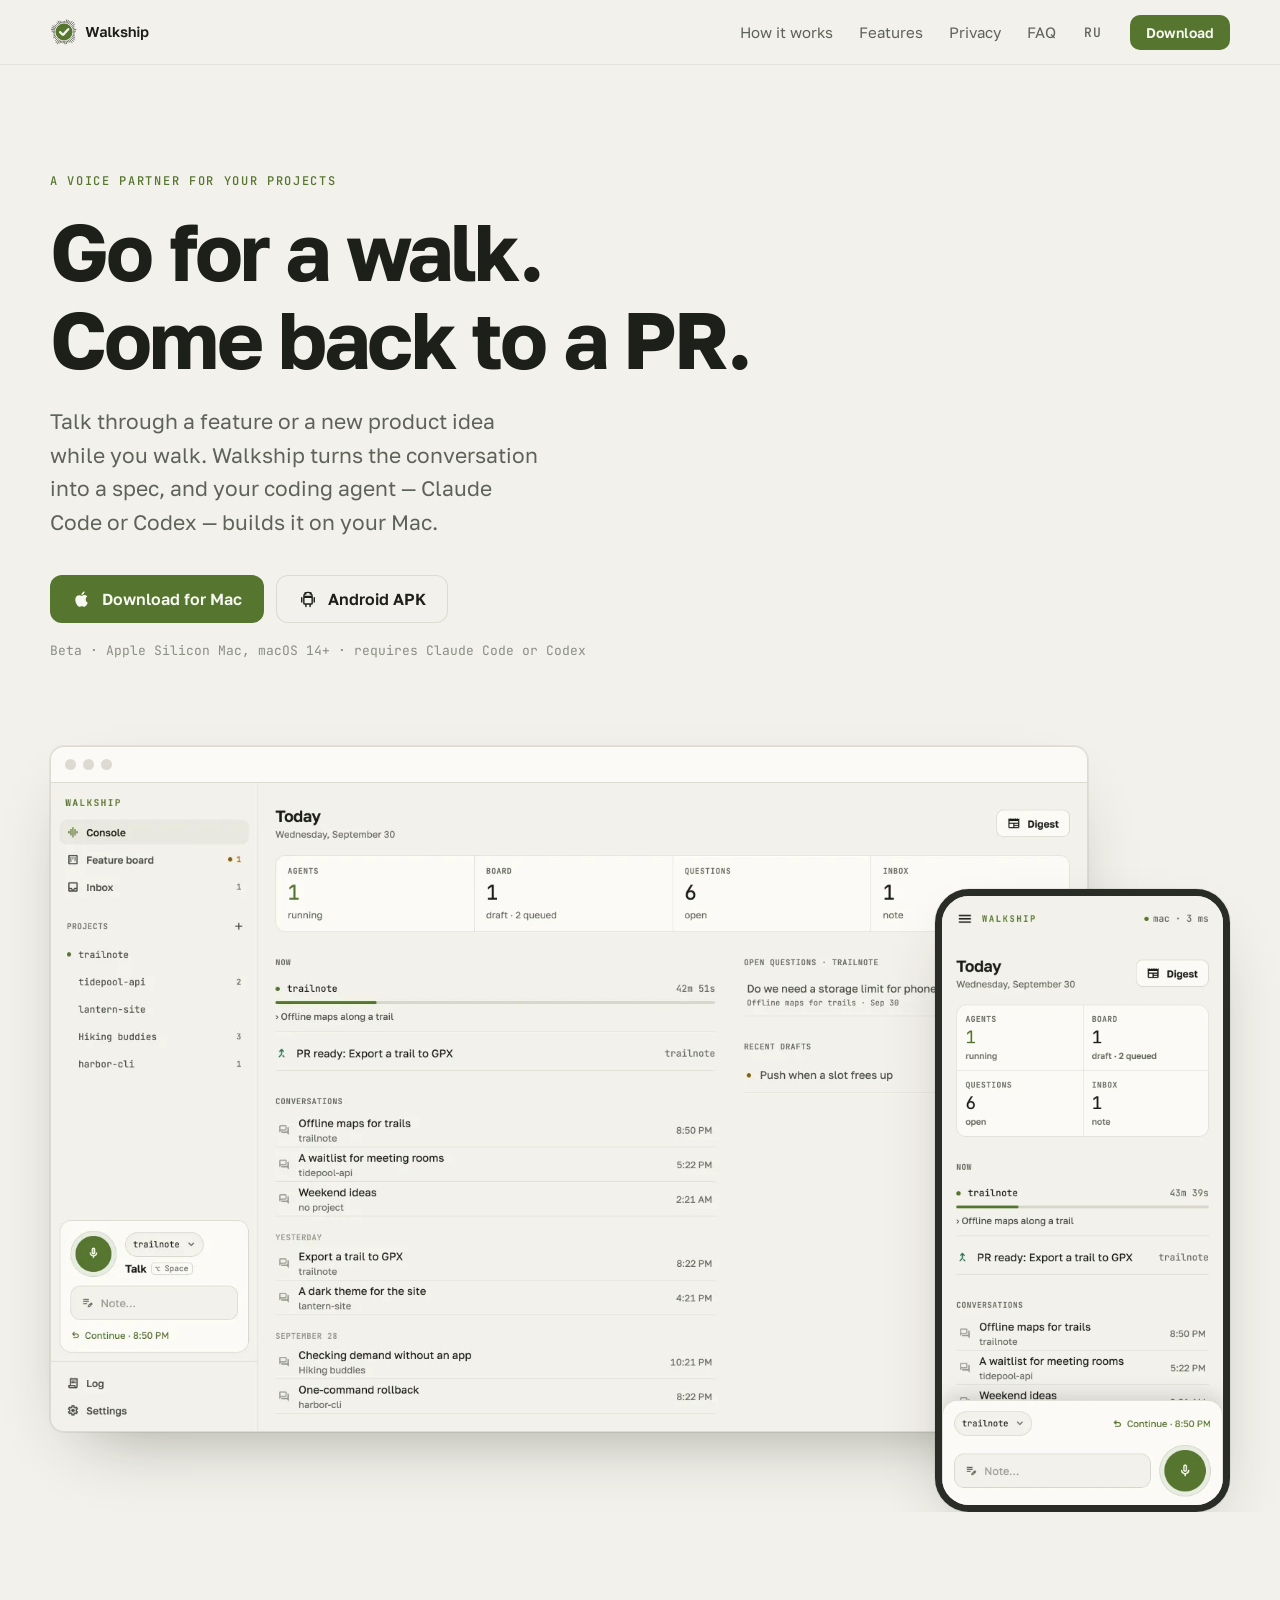
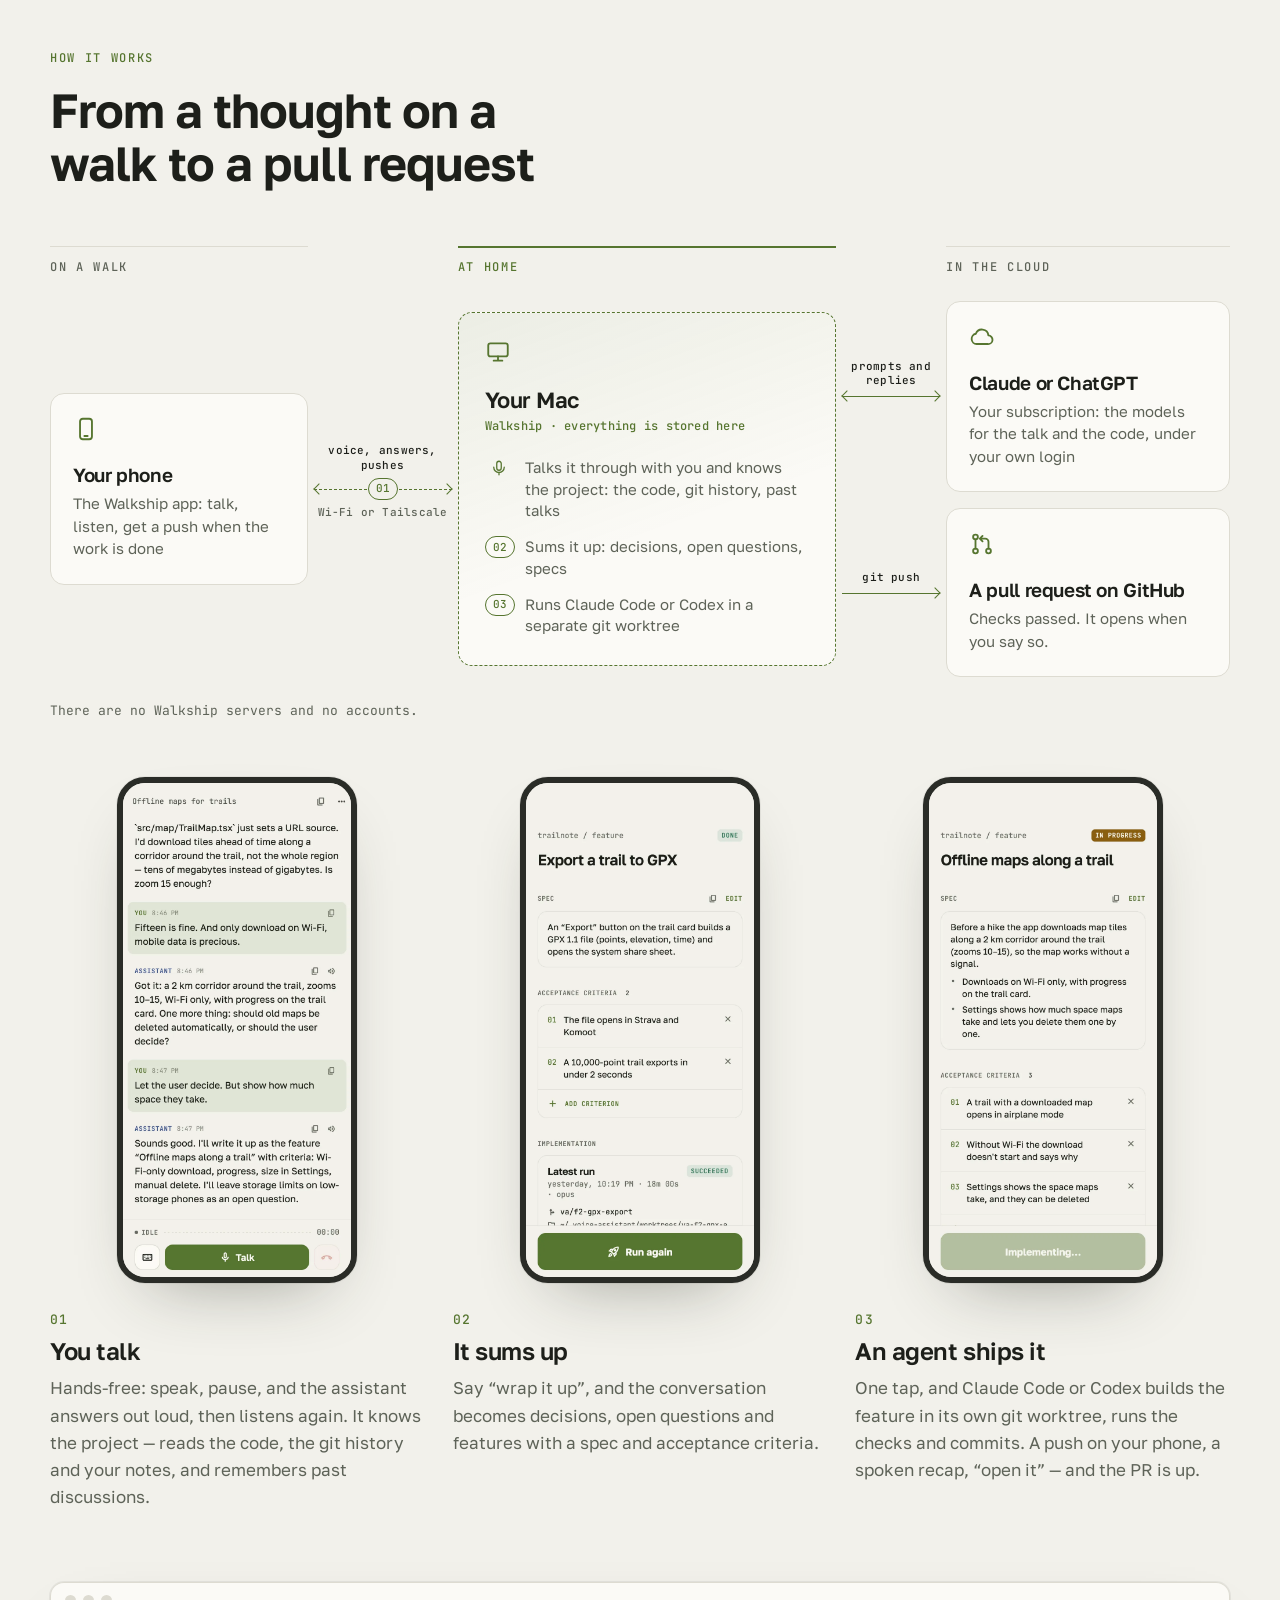
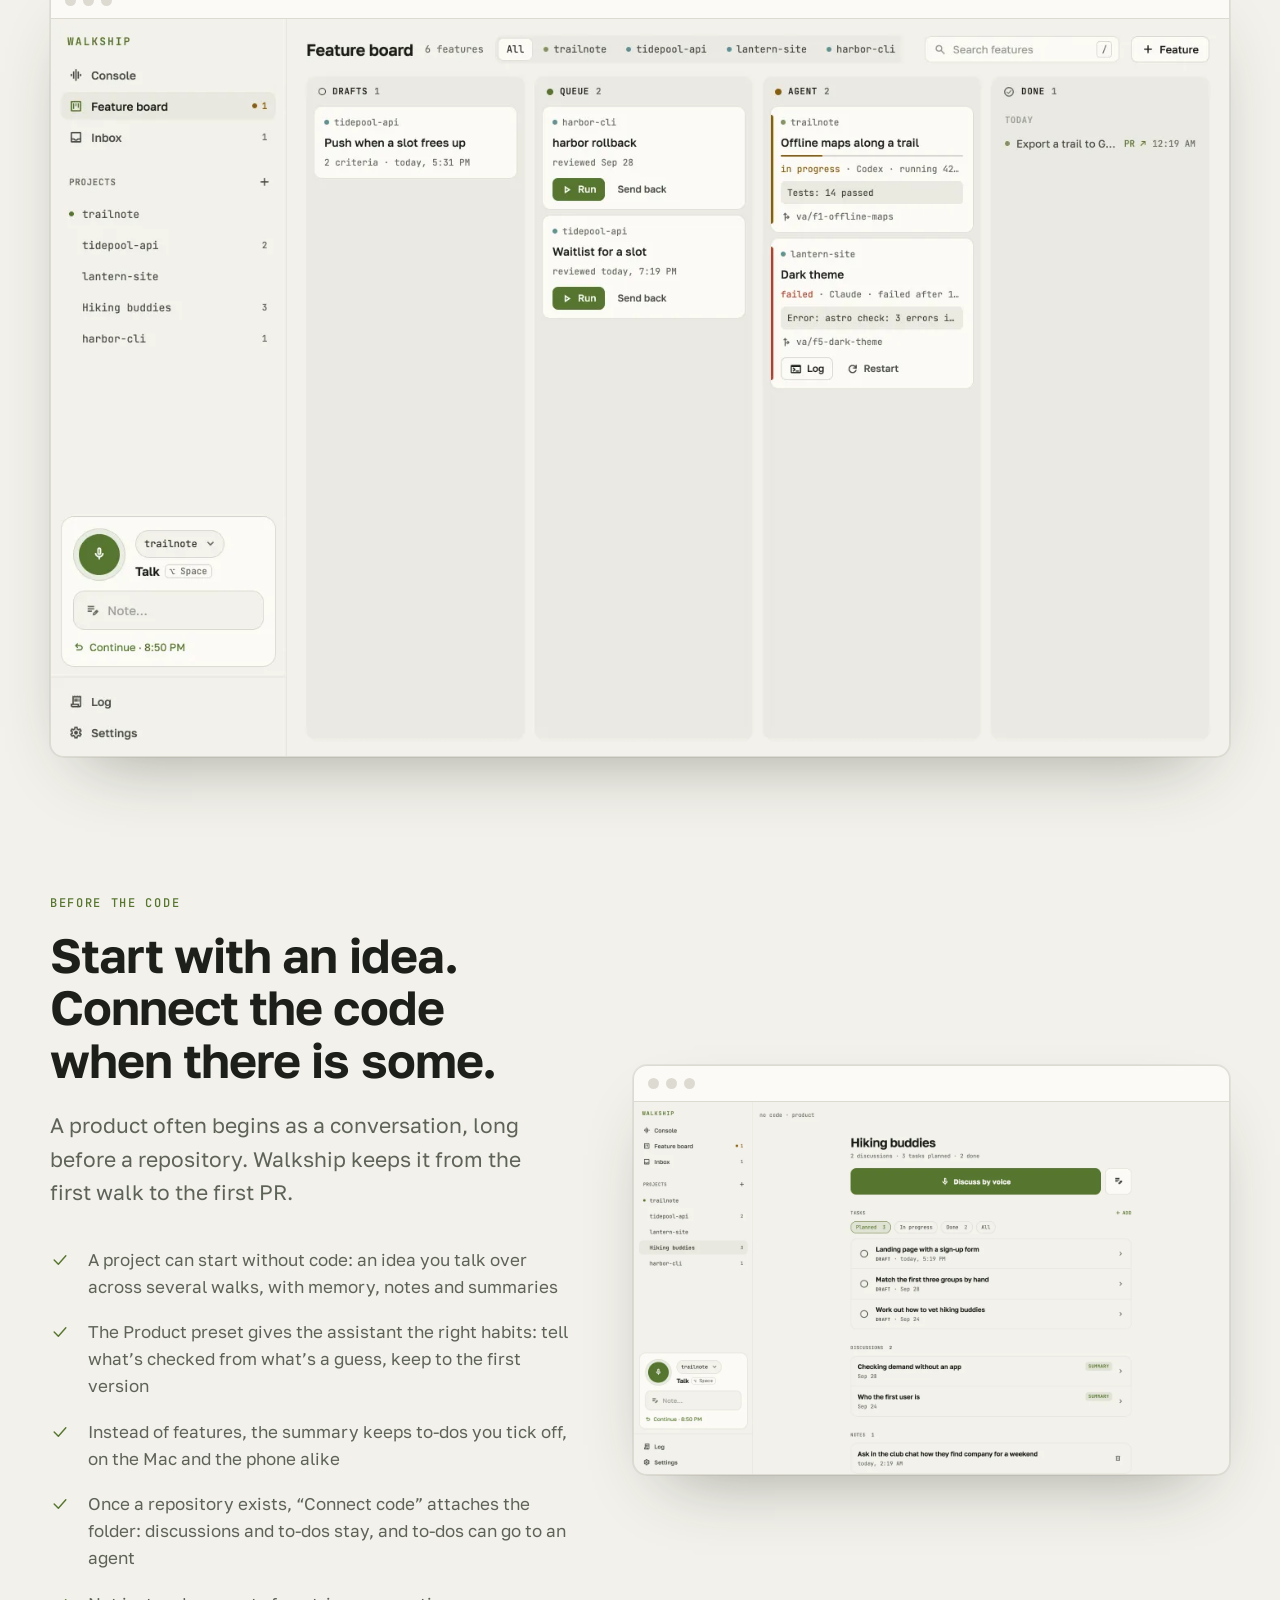
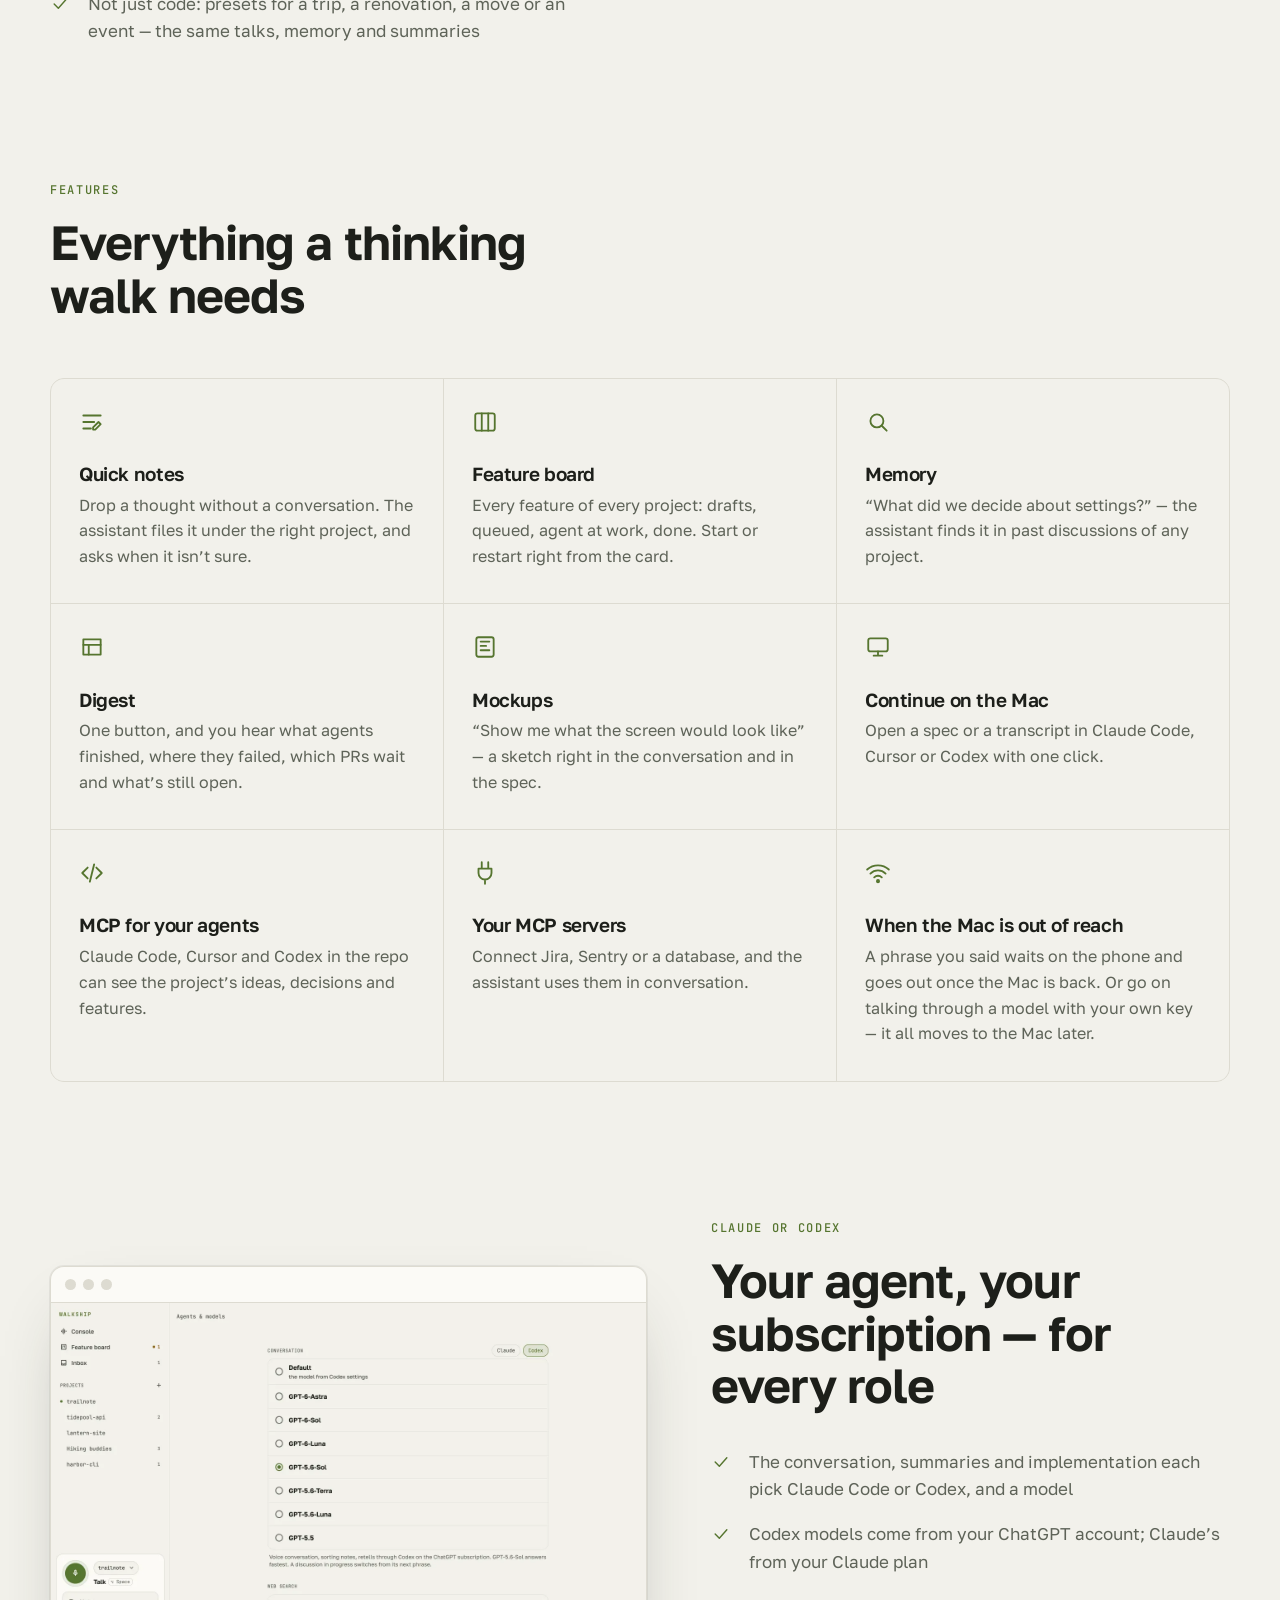
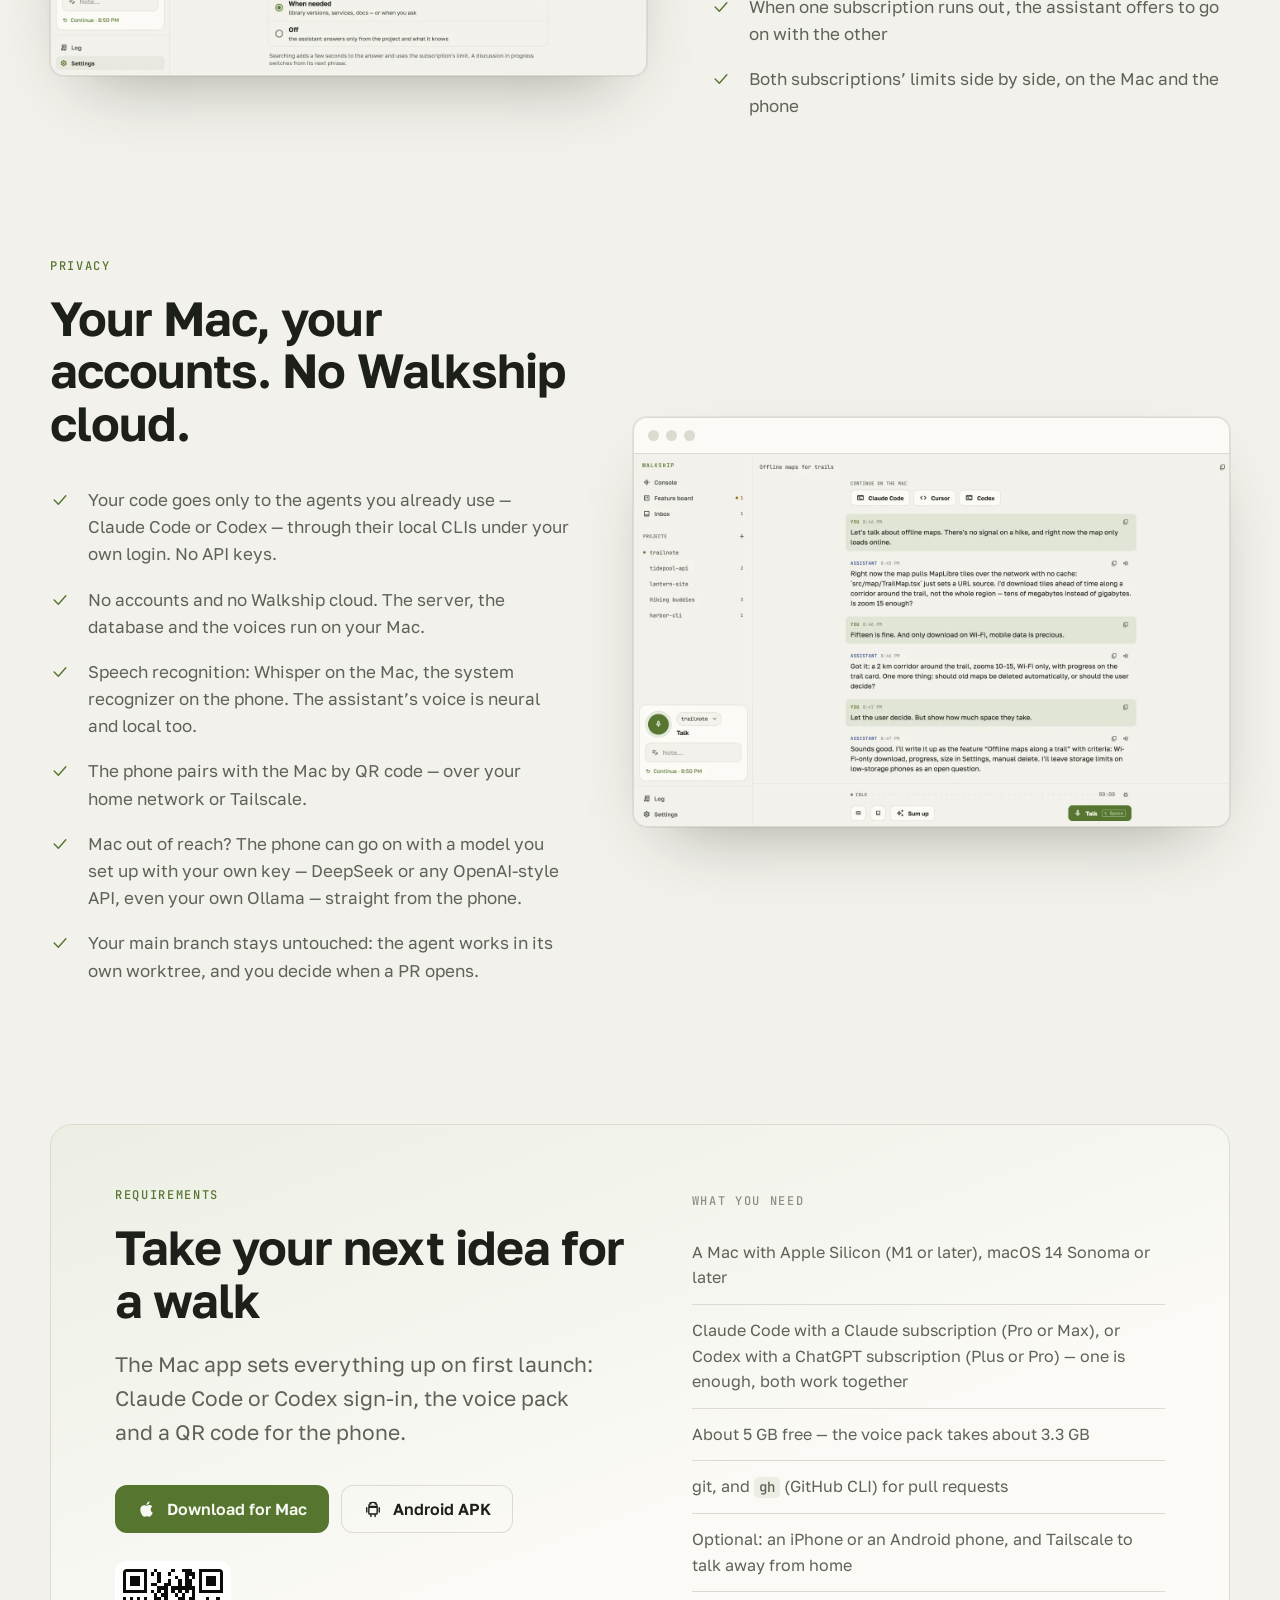
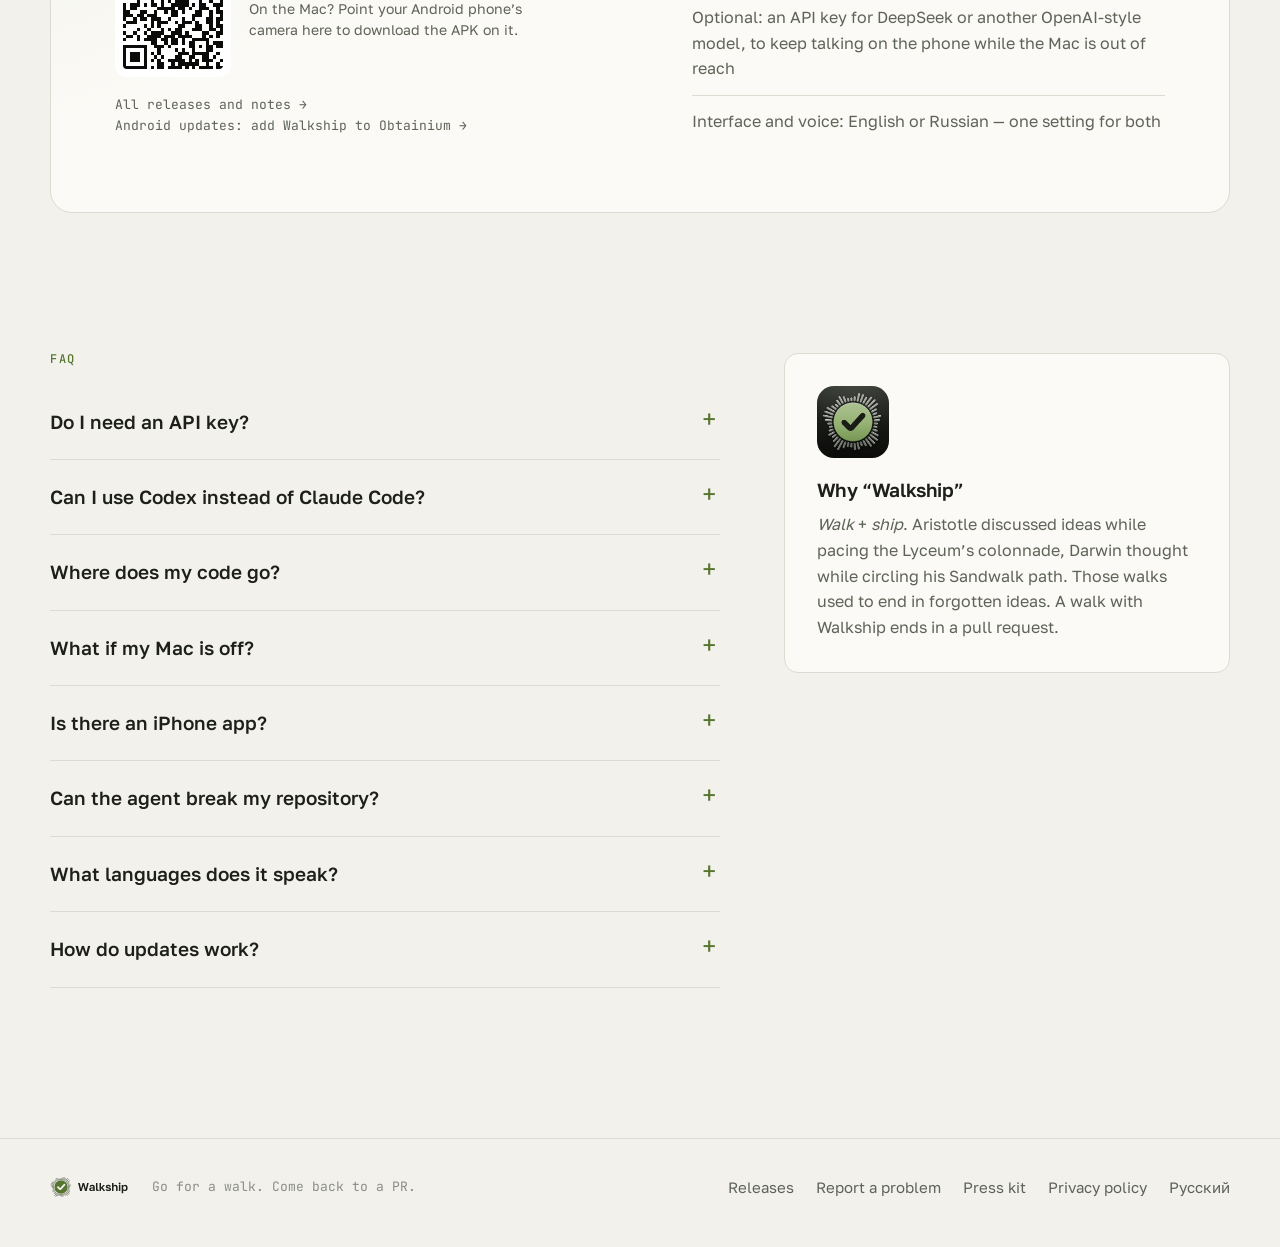
==== commit 67de7e5f: "Own domain walkship.app: CNAME, SITE, QR codes for the Android page, README and App Store copy" ====
--- a/docs/index.html
+++ b/docs/index.html
@@ -5,14 +5,14 @@
 <meta name="viewport" content="width=device-width, initial-scale=1">
 <title>Walkship — go for a walk, come back to a PR</title>
 <meta name="description" content="A voice partner for your projects. Talk a feature or a new product idea through on a walk; Walkship writes the spec, and Claude Code or Codex builds it on your Mac.">
-<link rel="canonical" href="https://ilyabazhenov.github.io/walkship/">
-<link rel="alternate" hreflang="en" href="https://ilyabazhenov.github.io/walkship/">
-<link rel="alternate" hreflang="ru" href="https://ilyabazhenov.github.io/walkship/ru/">
+<link rel="canonical" href="https://walkship.app/">
+<link rel="alternate" hreflang="en" href="https://walkship.app/">
+<link rel="alternate" hreflang="ru" href="https://walkship.app/ru/">
 <meta property="og:type" content="website">
 <meta property="og:title" content="Walkship — go for a walk, come back to a PR">
 <meta property="og:description" content="A voice partner for your projects. Talk a feature or a new product idea through on a walk; Walkship writes the spec, and Claude Code or Codex builds it on your Mac.">
-<meta property="og:url" content="https://ilyabazhenov.github.io/walkship/">
-<meta property="og:image" content="https://ilyabazhenov.github.io/walkship/assets/og-en.png">
+<meta property="og:url" content="https://walkship.app/">
+<meta property="og:image" content="https://walkship.app/assets/og-en.png">
 <meta name="twitter:card" content="summary_large_image">
 <meta name="theme-color" content="#0B0C0A" media="(prefers-color-scheme: dark)">
 <meta name="theme-color" content="#F2F1EB" media="(prefers-color-scheme: light)">
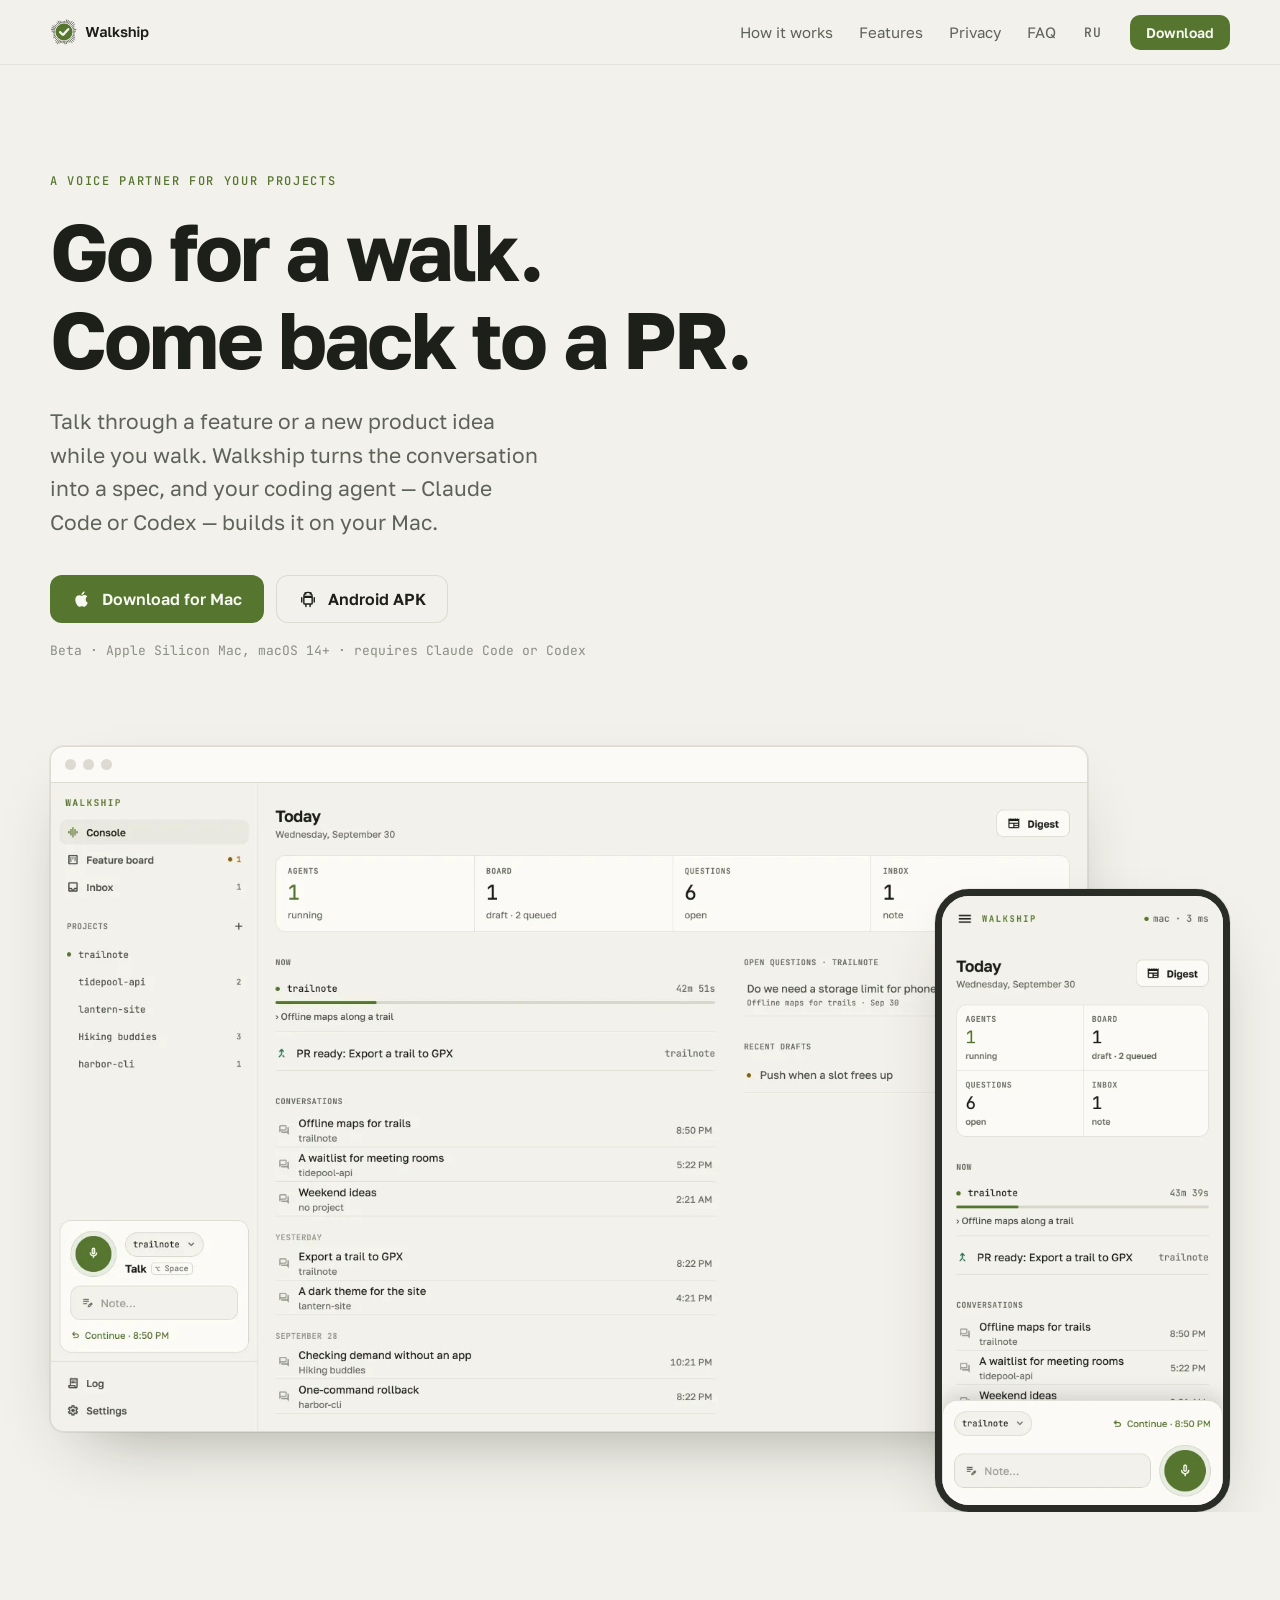
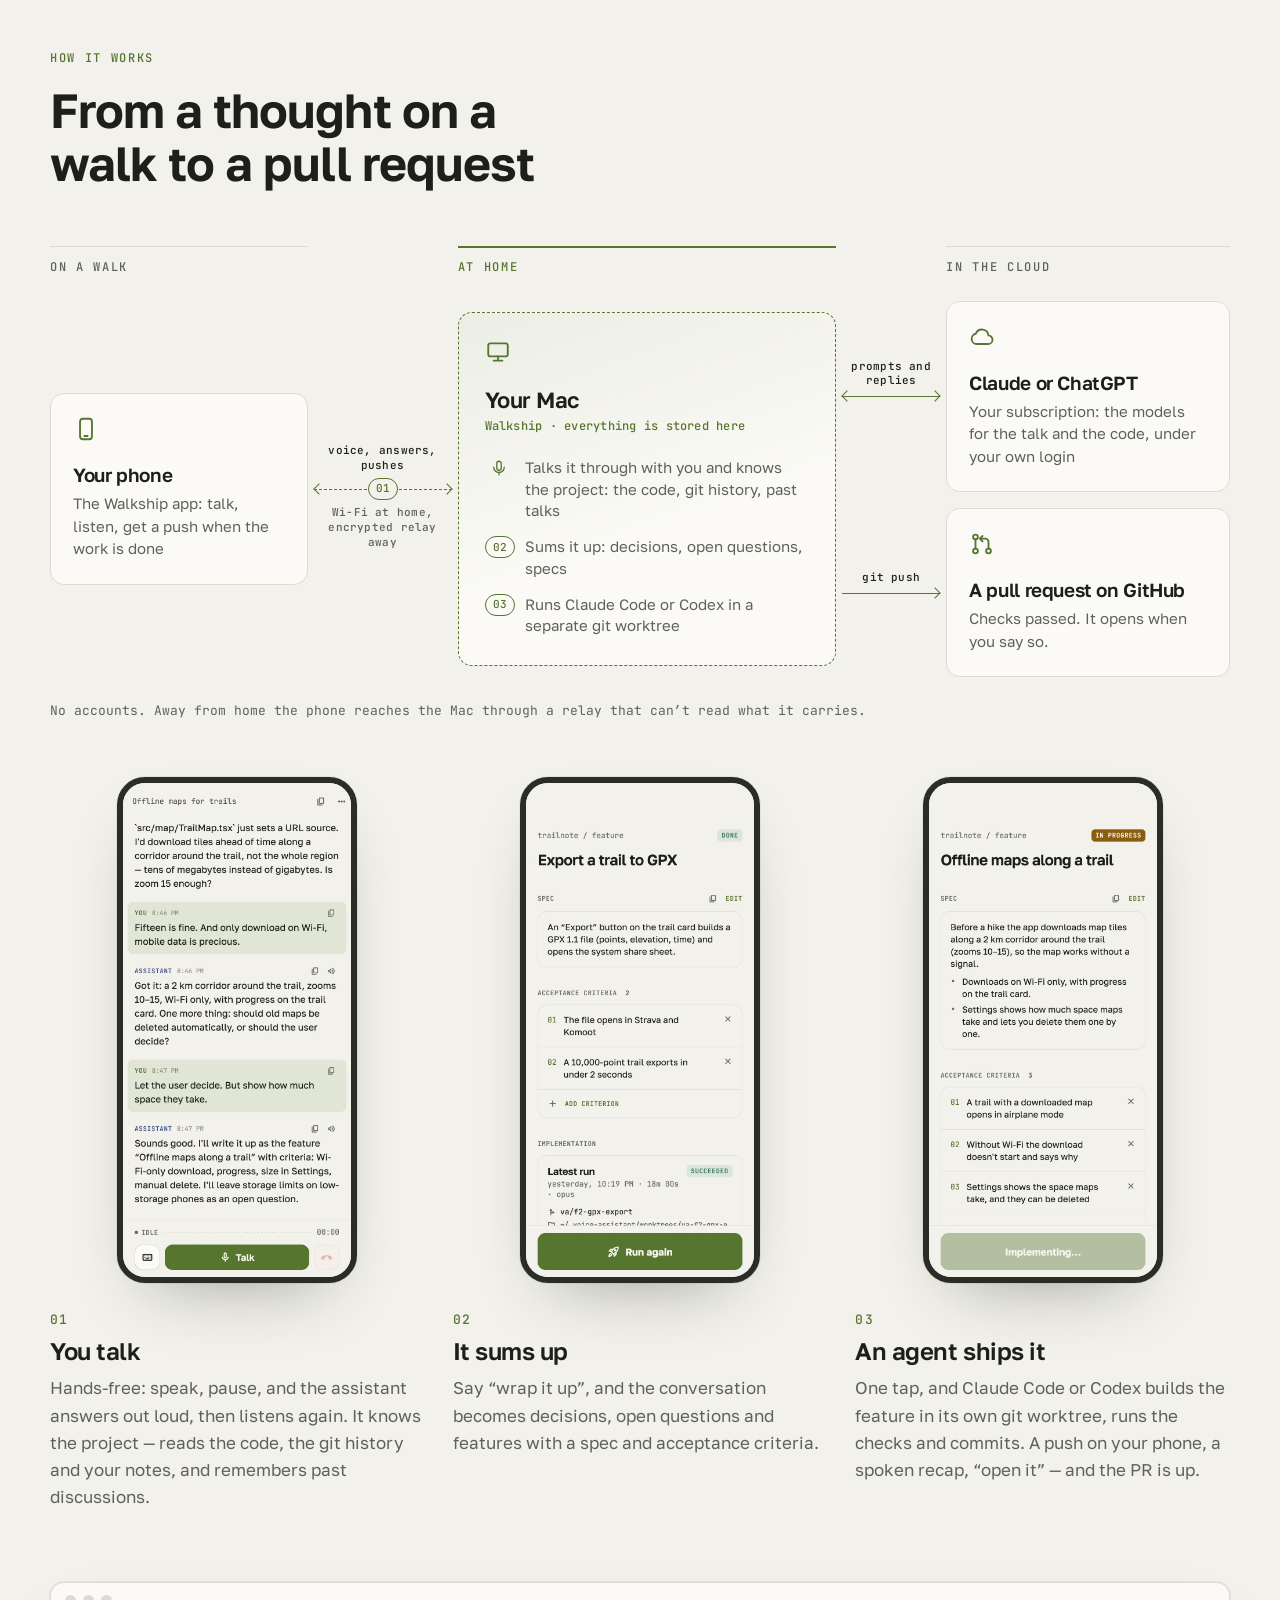
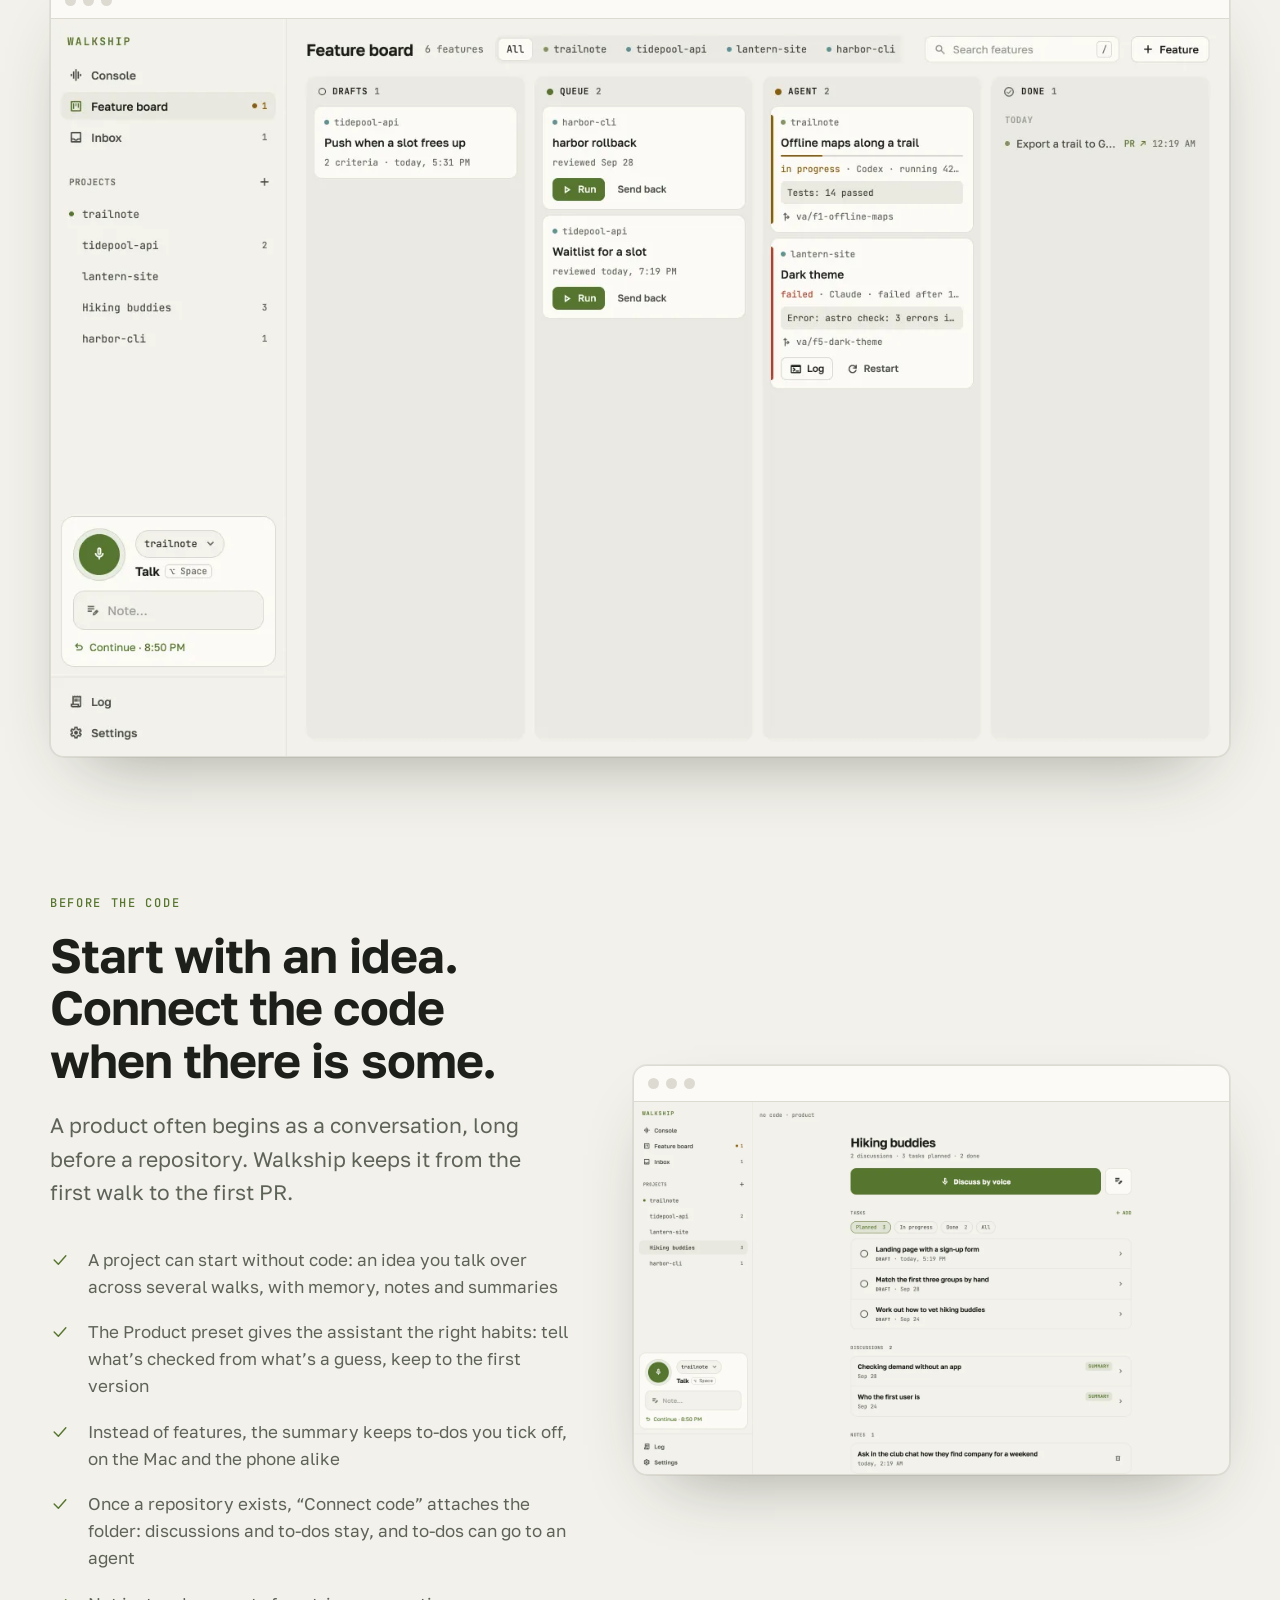
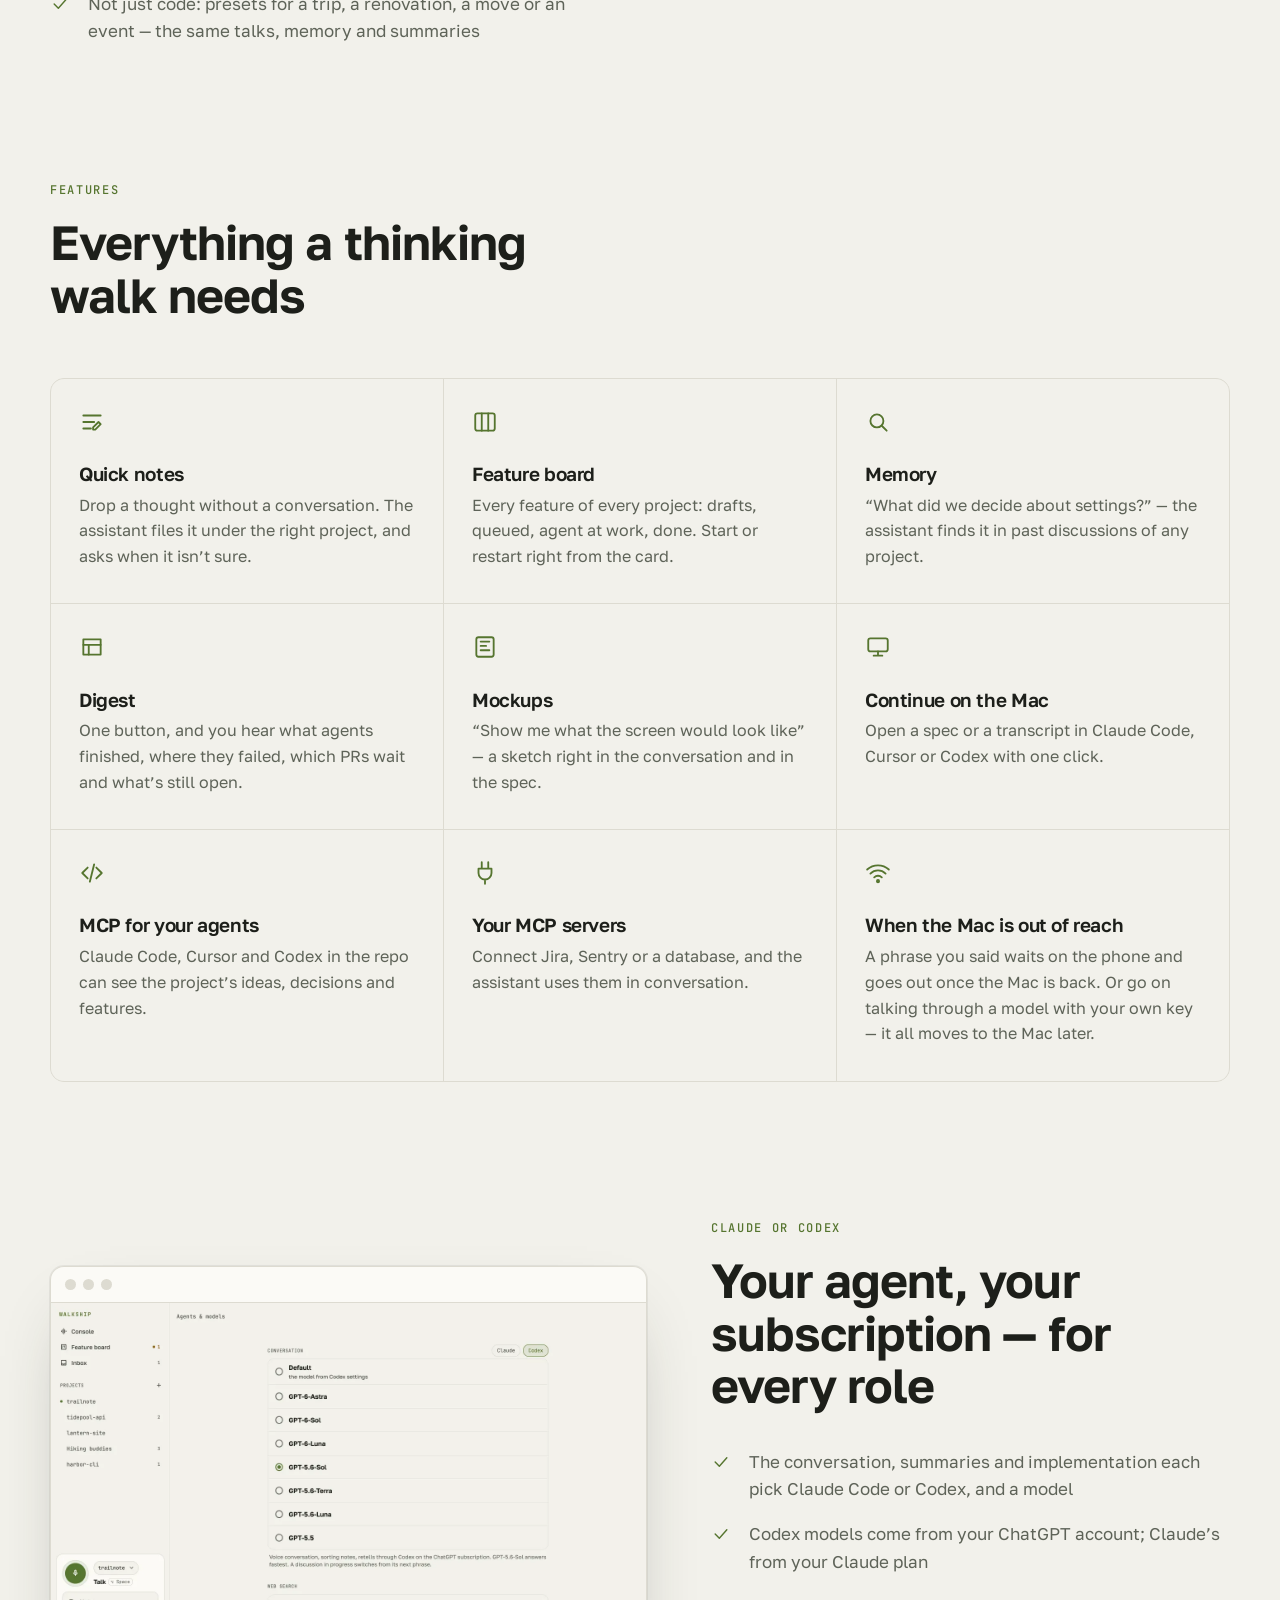
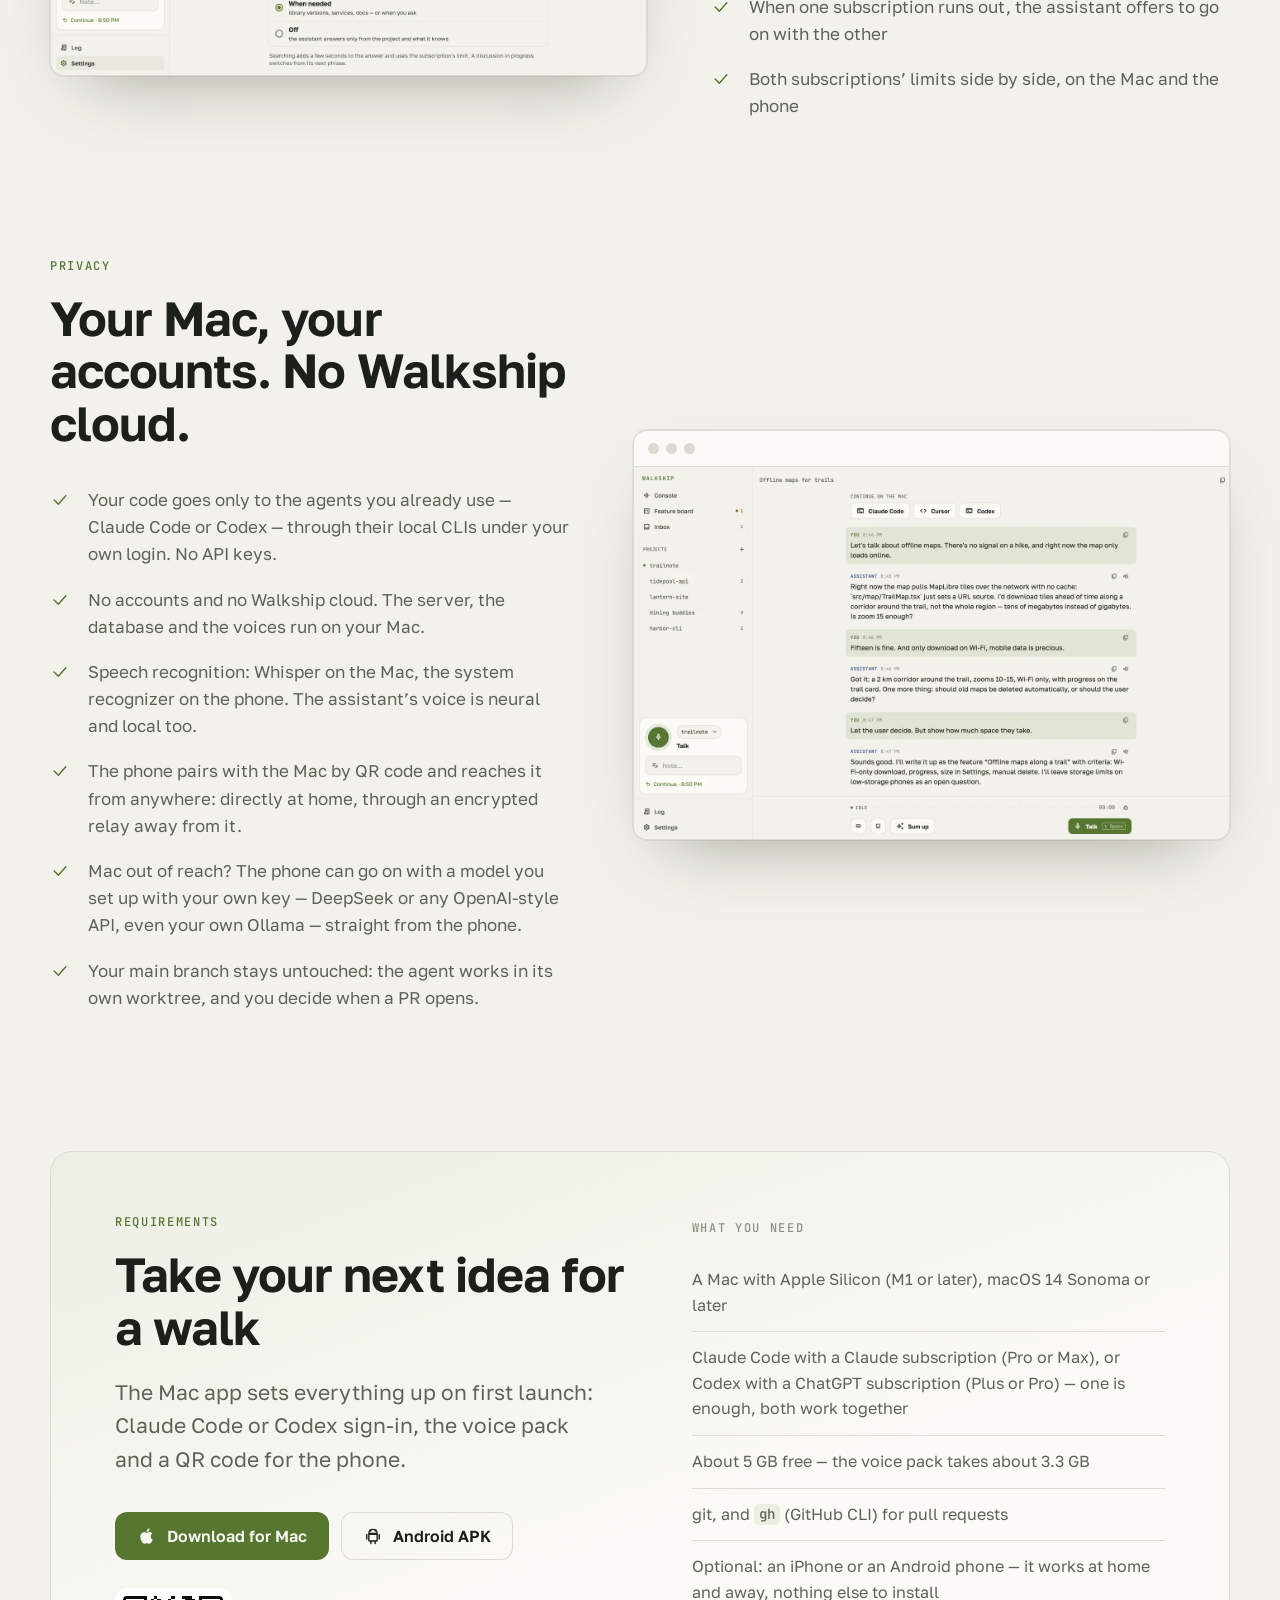
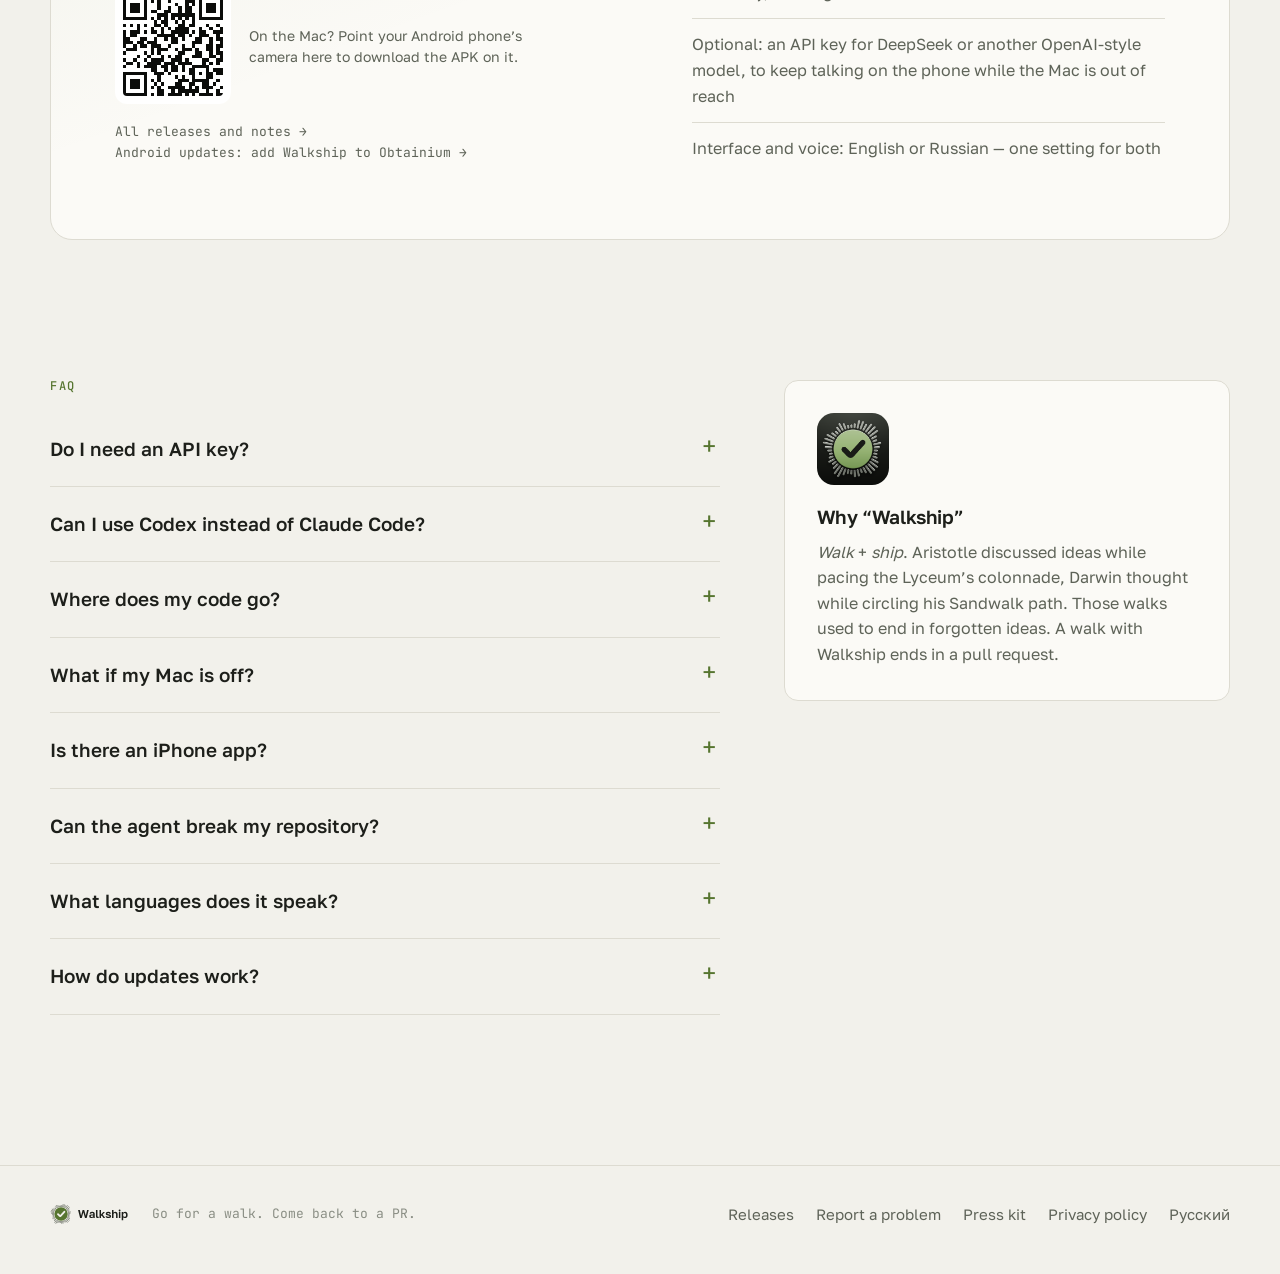
==== commit be4b6297: "Release notes 1.12.0; the relay instead of Tailscale on the page, README, press and App Store copy; " ====
--- a/docs/index.html
+++ b/docs/index.html
@@ -63,13 +63,13 @@
     <h2>From a thought on a walk to a pull request</h2>
     <div class="flow">
       <div class="flow-col flow-col-walk"><p class="flow-zone">On a walk</p><div class="flow-body"><div class="flow-node"><svg class="i" viewBox="0 0 24 24" fill="none" stroke="currentColor" stroke-width="1.7" stroke-linecap="round" stroke-linejoin="round" aria-hidden="true"><rect x="6.5" y="2.5" width="11" height="19" rx="2.5"/><path d="M10.5 18.5h3"/></svg><h3>Your phone</h3><p>The Walkship app: talk, listen, get a push when the work is done</p></div></div></div>
-      <div class="flow-col flow-col-link"><p class="flow-zone" aria-hidden="true">&nbsp;</p><div class="flow-body"><div class="flow-link flow-link-phone"><b class="head-start"></b><b class="head-end"></b><em class="flow-step">01</em><span class="flow-what">voice, answers, pushes</span><span class="flow-how">Wi-Fi or Tailscale</span></div></div></div>
+      <div class="flow-col flow-col-link"><p class="flow-zone" aria-hidden="true">&nbsp;</p><div class="flow-body"><div class="flow-link flow-link-phone"><b class="head-start"></b><b class="head-end"></b><em class="flow-step">01</em><span class="flow-what">voice, answers, pushes</span><span class="flow-how">Wi-Fi at home, encrypted relay away</span></div></div></div>
       <div class="flow-col flow-col-home"><p class="flow-zone">At home</p><div class="flow-body"><div class="flow-node flow-mac"><svg class="i" viewBox="0 0 24 24" fill="none" stroke="currentColor" stroke-width="1.7" stroke-linecap="round" stroke-linejoin="round" aria-hidden="true"><rect x="3" y="4" width="18" height="12" rx="2"/><path d="M8 20h8M12 16v4"/></svg><h3>Your Mac</h3><p class="flow-sub">Walkship · everything is stored here</p>
         <ul class="flow-rows"><li><svg class="i" viewBox="0 0 24 24" fill="none" stroke="currentColor" stroke-width="1.7" stroke-linecap="round" stroke-linejoin="round" aria-hidden="true"><path d="M12 3a3 3 0 0 0-3 3v6a3 3 0 0 0 6 0V6a3 3 0 0 0-3-3Z"/><path d="M5 11a7 7 0 0 0 14 0M12 18v3"/></svg><span>Talks it through with you and knows the project: the code, git history, past talks</span></li><li><em class="flow-step">02</em><span>Sums it up: decisions, open questions, specs</span></li><li><em class="flow-step">03</em><span>Runs Claude Code or Codex in a separate git worktree</span></li></ul>
       </div></div></div>
       <div class="flow-col flow-col-out"><p class="flow-zone">In the cloud</p><div class="flow-body"><div class="flow-out"><div class="flow-link flow-link-out"><b class="head-start"></b><b class="head-end"></b><span class="flow-what">prompts and replies</span></div><div class="flow-node"><svg class="i" viewBox="0 0 24 24" fill="none" stroke="currentColor" stroke-width="1.7" stroke-linecap="round" stroke-linejoin="round" aria-hidden="true"><path d="M7 18.5h10.5a4 4 0 0 0 .4-8A6 6 0 0 0 6.3 9 4.8 4.8 0 0 0 7 18.5Z"/></svg><h3>Claude or ChatGPT</h3><p>Your subscription: the models for the talk and the code, under your own login</p></div></div><div class="flow-out"><div class="flow-link flow-link-out"><b class="head-end"></b><span class="flow-what">git push</span></div><div class="flow-node"><svg class="i" viewBox="0 0 24 24" fill="none" stroke="currentColor" stroke-width="1.7" stroke-linecap="round" stroke-linejoin="round" aria-hidden="true"><circle cx="6" cy="5.5" r="2.2"/><circle cx="6" cy="18.5" r="2.2"/><circle cx="18" cy="18.5" r="2.2"/><path d="M6 7.7v8.6M18 16.3V10a3 3 0 0 0-3-3h-4.5M12.5 4.5 10 7l2.5 2.5"/></svg><h3>A pull request on GitHub</h3><p>Checks passed. It opens when you say so.</p></div></div></div></div>
     </div>
-    <p class="flow-note">There are no Walkship servers and no accounts.</p>
+    <p class="flow-note">No accounts. Away from home the phone reaches the Mac through a relay that can’t read what it carries.</p>
     <ol class="steps">
       <li class="step">
         <div class="phone phone-sm"><picture class="phone-shot"><source media="(prefers-color-scheme: light)" srcset="assets/img/en/phone-session-light.webp"><img src="assets/img/en/phone-session-dark.webp" alt="You talk" loading="lazy" decoding="async"></picture></div>
@@ -163,7 +163,7 @@
         <li><svg class="i" viewBox="0 0 24 24" fill="none" stroke="currentColor" stroke-width="1.7" stroke-linecap="round" stroke-linejoin="round" aria-hidden="true"><path d="m5 12 5 5 9-10"/></svg><span>Your code goes only to the agents you already use — Claude Code or Codex — through their local CLIs under your own login. No API keys.</span></li>
         <li><svg class="i" viewBox="0 0 24 24" fill="none" stroke="currentColor" stroke-width="1.7" stroke-linecap="round" stroke-linejoin="round" aria-hidden="true"><path d="m5 12 5 5 9-10"/></svg><span>No accounts and no Walkship cloud. The server, the database and the voices run on your Mac.</span></li>
         <li><svg class="i" viewBox="0 0 24 24" fill="none" stroke="currentColor" stroke-width="1.7" stroke-linecap="round" stroke-linejoin="round" aria-hidden="true"><path d="m5 12 5 5 9-10"/></svg><span>Speech recognition: Whisper on the Mac, the system recognizer on the phone. The assistant’s voice is neural and local too.</span></li>
-        <li><svg class="i" viewBox="0 0 24 24" fill="none" stroke="currentColor" stroke-width="1.7" stroke-linecap="round" stroke-linejoin="round" aria-hidden="true"><path d="m5 12 5 5 9-10"/></svg><span>The phone pairs with the Mac by QR code — over your home network or Tailscale.</span></li>
+        <li><svg class="i" viewBox="0 0 24 24" fill="none" stroke="currentColor" stroke-width="1.7" stroke-linecap="round" stroke-linejoin="round" aria-hidden="true"><path d="m5 12 5 5 9-10"/></svg><span>The phone pairs with the Mac by QR code and reaches it from anywhere: directly at home, through an encrypted relay away from it.</span></li>
         <li><svg class="i" viewBox="0 0 24 24" fill="none" stroke="currentColor" stroke-width="1.7" stroke-linecap="round" stroke-linejoin="round" aria-hidden="true"><path d="m5 12 5 5 9-10"/></svg><span>Mac out of reach? The phone can go on with a model you set up with your own key — DeepSeek or any OpenAI-style API, even your own Ollama — straight from the phone.</span></li>
         <li><svg class="i" viewBox="0 0 24 24" fill="none" stroke="currentColor" stroke-width="1.7" stroke-linecap="round" stroke-linejoin="round" aria-hidden="true"><path d="m5 12 5 5 9-10"/></svg><span>Your main branch stays untouched: the agent works in its own worktree, and you decide when a PR opens.</span></li>
       </ul>
@@ -199,7 +199,7 @@
           <li>Claude Code with a Claude subscription (Pro or Max), or Codex with a ChatGPT subscription (Plus or Pro) — one is enough, both work together</li>
           <li>About 5 GB free — the voice pack takes about 3.3 GB</li>
           <li>git, and <code>gh</code> (GitHub CLI) for pull requests</li>
-          <li>Optional: an iPhone or an Android phone, and Tailscale to talk away from home</li>
+          <li>Optional: an iPhone or an Android phone — it works at home and away, nothing else to install</li>
           <li>Optional: an API key for DeepSeek or another OpenAI-style model, to keep talking on the phone while the Mac is out of reach</li>
           <li>Interface and voice: English or Russian — one setting for both</li>
         </ul>
